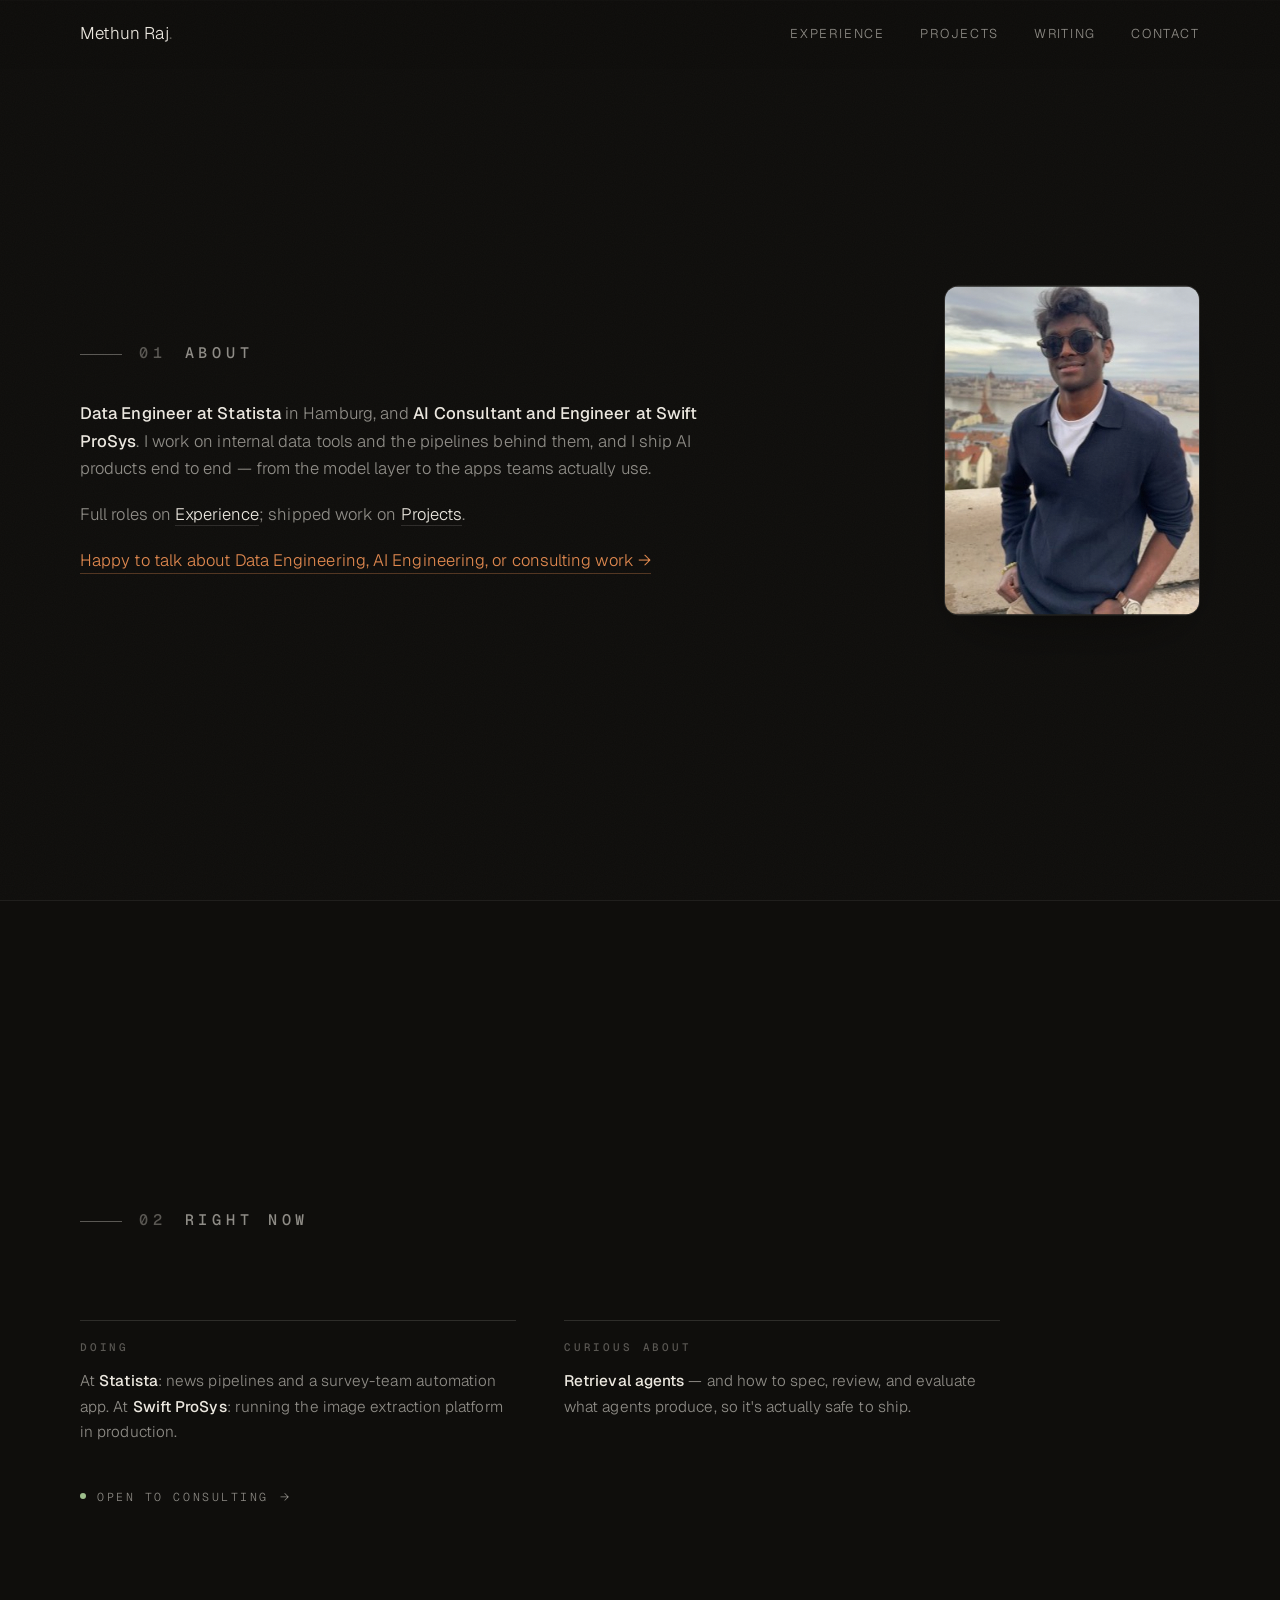
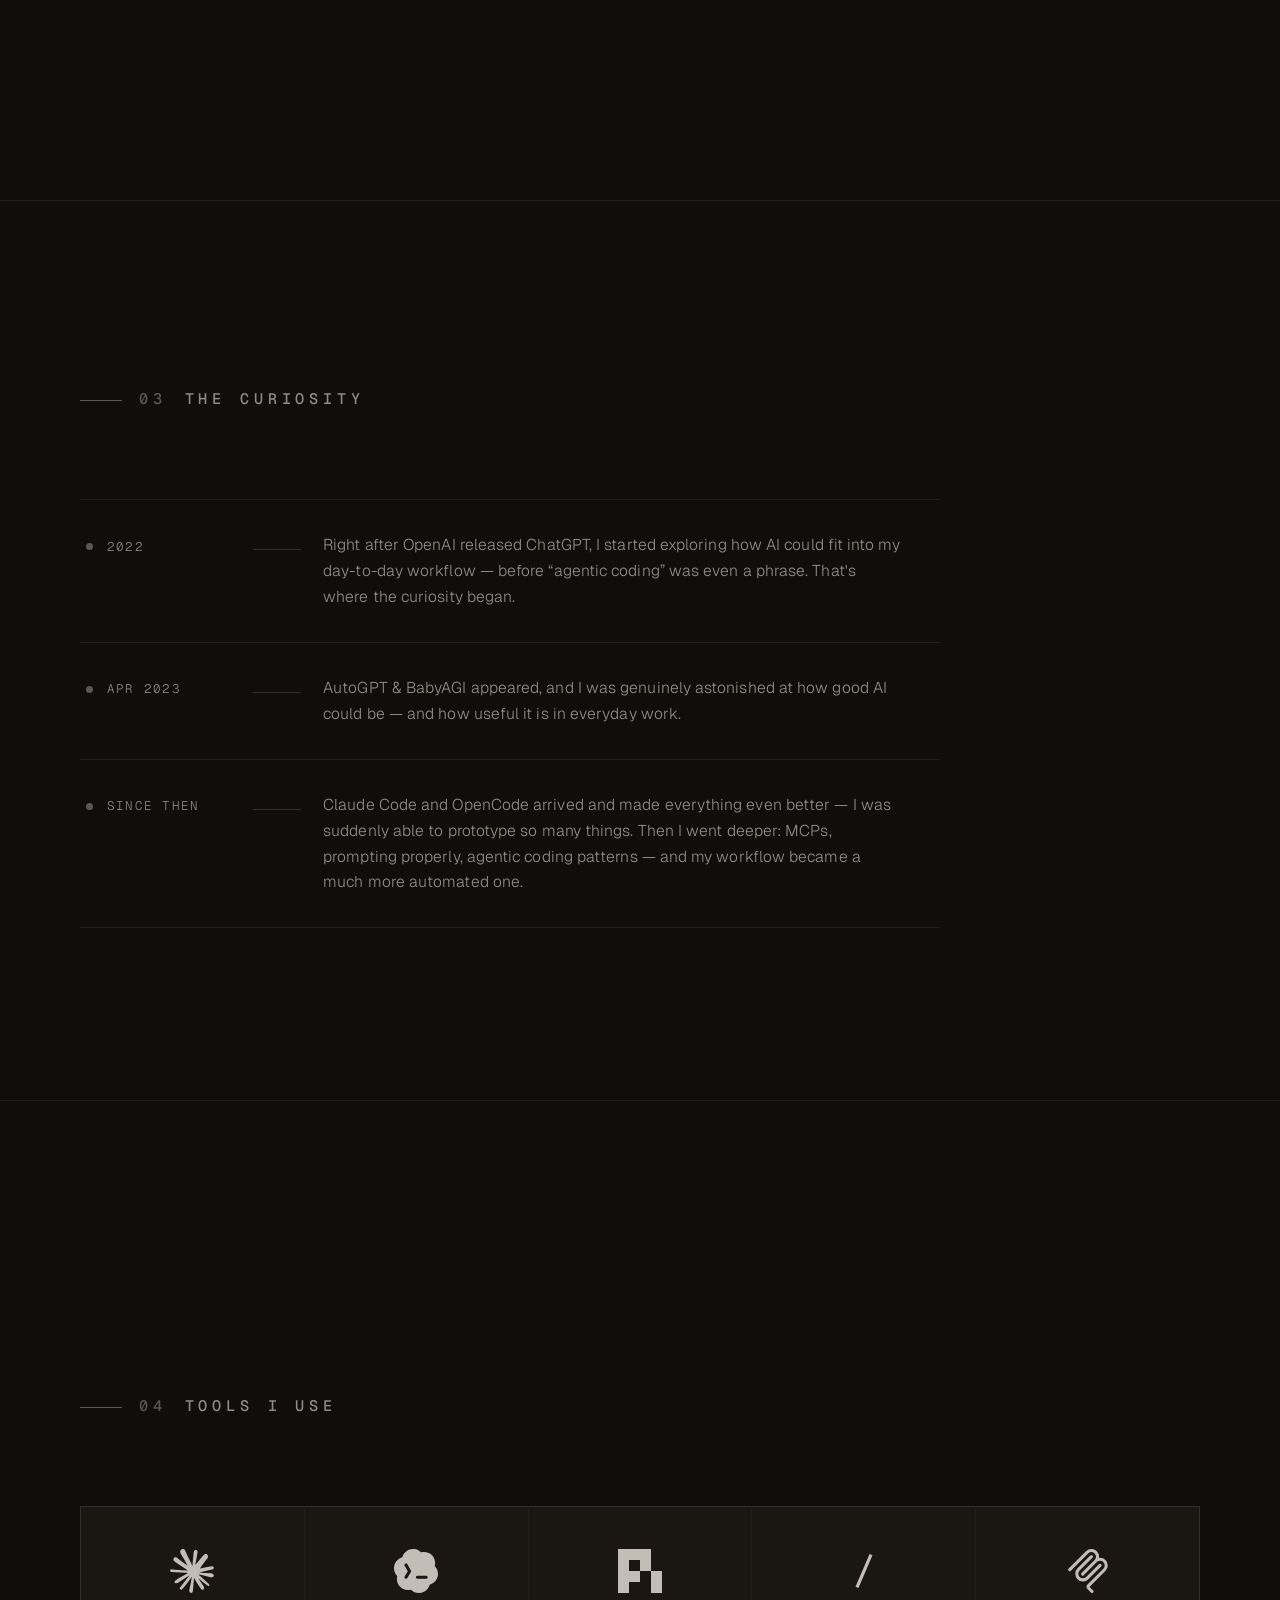
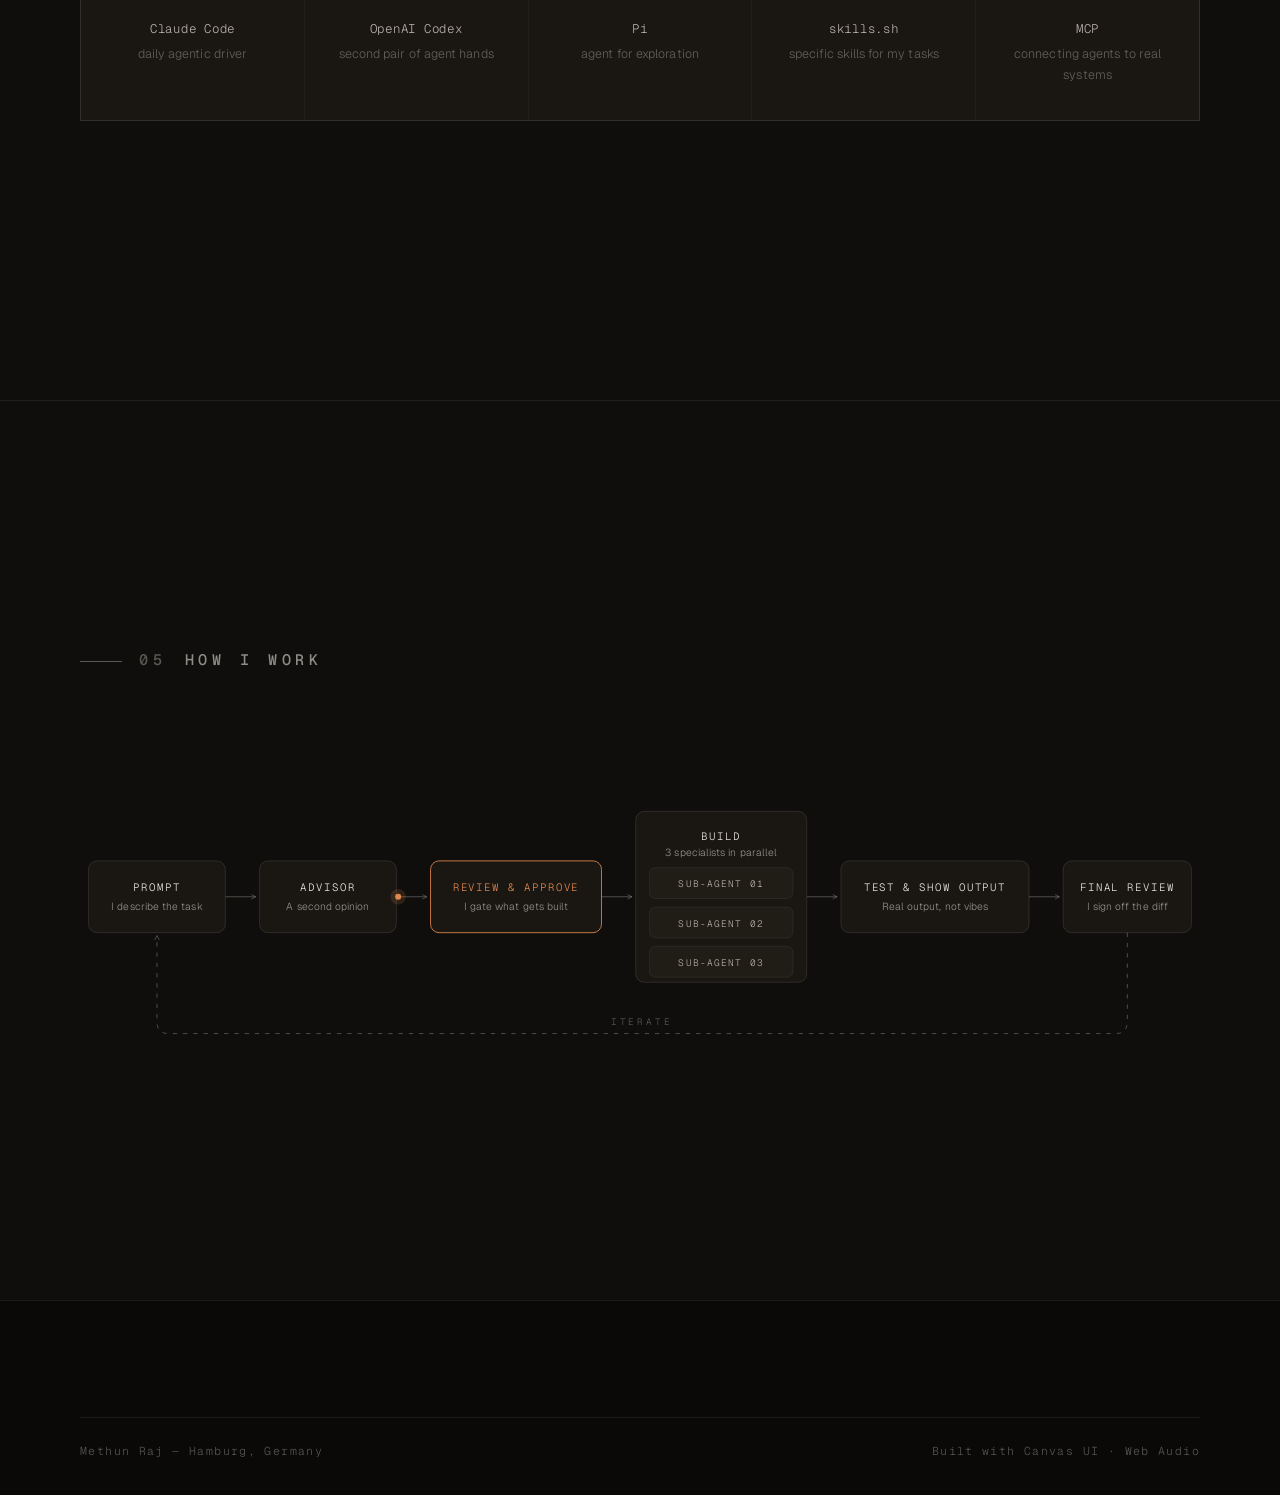
==== about.html @ cbd44619 "Replace Codex logo and add Writing section with .is-a.dev guide Swap the padded Codex knot for LobeH" ====
<!doctype html>
<html lang="en">
<head>
<meta charset="utf-8">
<meta name="viewport" content="width=device-width, initial-scale=1">
<title>About — Methun Raj</title>
<meta name="description" content="About Methun Raj — Data Engineer at Statista, AI Consultant and Engineer at Swift ProSys.">
<link rel="preconnect" href="https://fonts.googleapis.com">
<link rel="preconnect" href="https://fonts.gstatic.com" crossorigin>
<link href="https://fonts.googleapis.com/css2?family=Geist+Mono:wght@400;500&family=Geist+Pixel&family=Geist:wght@300;400;500;600&display=swap" rel="stylesheet">
<link rel="stylesheet" href="css/styles.css">
</head>
<body>

<header class="site-head" id="site-head">
  <nav class="nav container" aria-label="Primary">
    <a class="brand" href="index.html">Methun Raj<span>.</span></a>
    <div class="nav-links">
      <a href="about.html" data-nav>About</a>
      <a href="experience.html" data-nav>Experience</a>
      <a href="projects.html" data-nav>Projects</a>
      <a href="writing.html" data-nav>Writing</a>
      <a href="contact.html" data-nav>Contact</a>
    </div>
  </nav>
</header>

<main>
  <section class="section">
    <div class="container about-wrap">
      <img class="hero-photo" src="photo.jpg" alt="Portrait of Methun Raj">
      <div class="section-head reveal">
        <p class="kicker"><span class="idx">01</span> About</p>
      </div>
      <div class="bio reveal">
        <p><strong>Data Engineer at Statista</strong> in Hamburg, and <strong>AI Consultant and Engineer
        at Swift ProSys</strong>. I work on internal data tools and the pipelines behind them, and
        I ship AI products end to end — from the model layer to the apps teams actually use.</p>
        <p>Full roles on <a class="text-link" href="experience.html">Experience</a>; shipped work on
        <a class="text-link" href="projects.html">Projects</a>.</p>
        <p class="bio-cta"><a href="mailto:methunrajmani85@gmail.com">Happy to talk about Data
        Engineering, AI Engineering, or consulting work <span class="arrow">&rarr;</span></a></p>
      </div>
    </div>
  </section>

  <section class="section">
    <div class="container">
      <div class="section-head reveal">
        <p class="kicker"><span class="idx">02</span> Right now</p>
      </div>
      <div class="now reveal">
        <div class="now-block">
          <h3 class="now-label">Doing</h3>
          <p>At <strong>Statista</strong>: news pipelines and a survey-team automation app.
          At <strong>Swift ProSys</strong>: running the image extraction platform in production.</p>
        </div>
        <div class="now-block">
          <h3 class="now-label">Curious about</h3>
          <p><strong>Retrieval agents</strong> — and how to spec, review, and evaluate what agents
          produce, so it's actually safe to ship.</p>
        </div>
      </div>
      <p><a class="now-status reveal" href="contact.html">Open to consulting <span class="arrow">&rarr;</span></a></p>
    </div>
  </section>

  <section class="section">
    <div class="container">
      <div class="section-head reveal">
        <p class="kicker"><span class="idx">03</span> The curiosity</p>
      </div>
      <ol class="journey reveal">
        <li class="j-row">
          <span class="j-when">2022</span>
          <p class="j-line"><span class="j-dash" aria-hidden="true"></span></p>
          <p>Right after OpenAI released ChatGPT, I started exploring how AI could fit into my
          day-to-day workflow — before &ldquo;agentic coding&rdquo; was even a phrase. That's where
          the curiosity began.</p>
        </li>
        <li class="j-row">
          <span class="j-when">Apr 2023</span>
          <p class="j-line"><span class="j-dash" aria-hidden="true"></span></p>
          <p>AutoGPT &amp; BabyAGI appeared, and I was genuinely astonished at how good AI could
          be — and how useful it is in everyday work.</p>
        </li>
        <li class="j-row">
          <span class="j-when">Since then</span>
          <p class="j-line"><span class="j-dash" aria-hidden="true"></span></p>
          <p>Claude Code and OpenCode arrived and made everything even better — I was suddenly able
          to prototype so many things. Then I went deeper: MCPs, prompting properly, agentic coding
          patterns — and my workflow became a much more automated one.</p>
        </li>
      </ol>
    </div>
  </section>

  <section class="section">
    <div class="container">
      <div class="section-head reveal">
        <p class="kicker"><span class="idx">04</span> Tools I use</p>
      </div>
      <ul class="tool-grid reveal">
        <li class="tool">
          <span class="tool-mark-wrap">
            <img class="tool-mark" src="logos/tools/claude-code.svg" alt="Claude Code" loading="lazy">
          </span>
          <span class="tool-name">Claude Code</span>
          <span class="tool-role">daily agentic driver</span>
        </li>
        <li class="tool">
          <span class="tool-mark-wrap">
            <img class="tool-mark" src="logos/tools/codex.svg" alt="OpenAI Codex" loading="lazy">
          </span>
          <span class="tool-name">OpenAI Codex</span>
          <span class="tool-role">second pair of agent hands</span>
        </li>
        <li class="tool">
          <span class="tool-mark-wrap">
            <img class="tool-mark" src="logos/tools/pi.svg" alt="Pi" loading="lazy">
          </span>
          <span class="tool-name">Pi</span>
          <span class="tool-role">agent for exploration</span>
        </li>
        <li class="tool">
          <span class="tool-mark-wrap">
            <img class="tool-mark tool-mark--skills" src="logos/tools/skills-sh.svg" alt="skills.sh" loading="lazy">
          </span>
          <span class="tool-name">skills.sh</span>
          <span class="tool-role">specific skills for my tasks</span>
        </li>
        <li class="tool">
          <span class="tool-mark-wrap">
            <img class="tool-mark" src="logos/tools/mcp.svg" alt="MCP" loading="lazy">
          </span>
          <span class="tool-name">MCP</span>
          <span class="tool-role">connecting agents to real systems</span>
        </li>
      </ul>
    </div>
  </section>

  <section class="section">
    <div class="container">
      <div class="section-head reveal">
        <p class="kicker"><span class="idx">05</span> How I work</p>
      </div>
    </div>
    <div class="container flow reveal">
      <svg class="flow-svg" viewBox="0 0 1310 360" role="img"
        aria-label="My workflow: prompt, advisor, review and approve, build with three specialist sub-agents, test and show output, final review — then iterate.">
        <defs>
          <marker id="f-arr" viewBox="0 0 10 10" refX="7" refY="5" markerWidth="7" markerHeight="7"
            orient="auto-start-reverse">
            <path d="M1 1.5 L8 5 L1 8.5" fill="none" stroke="var(--ink-ghost)" stroke-width="1.3"
              stroke-linecap="round" stroke-linejoin="round"/>
          </marker>
        </defs>

        <!-- hidden continuous path the dot travels -->
        <path id="flow-main" d="M170 160 H1150" fill="none" stroke="none"/>

        <!-- visible connector segments -->
        <path class="f-link" d="M170 160 H205" marker-end="url(#f-arr)"/>
        <path class="f-link" d="M370 160 H405" marker-end="url(#f-arr)"/>
        <path class="f-link" d="M610 160 H645" marker-end="url(#f-arr)"/>
        <path class="f-link" d="M850 160 H885" marker-end="url(#f-arr)"/>
        <path class="f-link" d="M1110 160 H1145" marker-end="url(#f-arr)"/>

        <!-- nodes -->
        <g class="f-node">
          <rect class="f-box" x="10" y="118" width="160" height="84" rx="10"/>
          <text class="f-title" x="90" y="153" text-anchor="middle">PROMPT</text>
          <text class="f-desc" x="90" y="175" text-anchor="middle">I describe the task</text>
        </g>
        <g class="f-node">
          <rect class="f-box" x="210" y="118" width="160" height="84" rx="10"/>
          <text class="f-title" x="290" y="153" text-anchor="middle">ADVISOR</text>
          <text class="f-desc" x="290" y="175" text-anchor="middle">A second opinion</text>
        </g>
        <g class="f-node f-node--accent">
          <rect class="f-box" x="410" y="118" width="200" height="84" rx="10"/>
          <text class="f-title" x="510" y="153" text-anchor="middle">REVIEW &amp; APPROVE</text>
          <text class="f-desc" x="510" y="175" text-anchor="middle">I gate what gets built</text>
        </g>
        <g class="f-node">
          <rect class="f-box" x="650" y="60" width="200" height="200" rx="10"/>
          <text class="f-title" x="750" y="94" text-anchor="middle">BUILD</text>
          <text class="f-desc" x="750" y="112" text-anchor="middle">3 specialists in parallel</text>
          <g class="f-sub">
            <rect x="666" y="126" width="168" height="36" rx="7"/>
            <text x="750" y="149" text-anchor="middle">SUB-AGENT 01</text>
            <rect x="666" y="172" width="168" height="36" rx="7"/>
            <text x="750" y="195" text-anchor="middle">SUB-AGENT 02</text>
            <rect x="666" y="218" width="168" height="36" rx="7"/>
            <text x="750" y="241" text-anchor="middle">SUB-AGENT 03</text>
          </g>
        </g>
        <g class="f-node">
          <rect class="f-box" x="890" y="118" width="220" height="84" rx="10"/>
          <text class="f-title" x="1000" y="153" text-anchor="middle">TEST &amp; SHOW OUTPUT</text>
          <text class="f-desc" x="1000" y="175" text-anchor="middle">Real output, not vibes</text>
        </g>
        <g class="f-node">
          <rect class="f-box" x="1150" y="118" width="150" height="84" rx="10"/>
          <text class="f-title" x="1225" y="153" text-anchor="middle">FINAL REVIEW</text>
          <text class="f-desc" x="1225" y="175" text-anchor="middle">I sign off the diff</text>
        </g>

        <!-- iterate loop -->
        <g class="f-loop-wrap">
          <path class="f-loop" d="M1225 202 V306 Q1225 320 1211 320 H104 Q90 320 90 306 V206"
            fill="none" marker-end="url(#f-arr)"/>
          <text class="f-loop-label" x="657" y="310" text-anchor="middle">ITERATE</text>
        </g>

        <!-- travelling dot -->
        <g class="flow-dot">
          <animateMotion dur="8s" repeatCount="indefinite">
            <mpath href="#flow-main"/>
          </animateMotion>
          <circle r="9" fill="var(--accent)" opacity=".16"/>
          <circle r="3.5" fill="var(--accent)"/>
        </g>
      </svg>
    </div>
  </section>
</main>

<footer class="footer footer--slim">
  <div class="container footer-base">
    <span>Methun Raj — Hamburg, Germany</span>
    <span>Built with Canvas UI · Web Audio</span>
  </div>
</footer>

<script src="js/site.js"></script>
</body>
</html>
---- css/styles.css ----
/* ------------------------------------------------------------------
   Theme — warm beige / deep dark blue, Japanese-minimal restraint
------------------------------------------------------------------ */
:root {
  --bg:        #0F0E0C;
  --bg-alt:    #14120F;
  --panel:     #1A1713;
  --panel-2:   #201C16;
  --ink:       #ECE8E0;
  --ink-soft:  #B7B1A6;
  --ink-faint: rgba(236, 232, 224, .58);
  --ink-ghost: rgba(236, 232, 224, .34);
  --line:      rgba(236, 232, 224, .14);
  --line-soft: rgba(236, 232, 224, .08);
  --accent:    #E0884E;
  --accent-dim: rgba(224, 136, 78, .32);
  --serif: "Geist", -apple-system, "Helvetica Neue", sans-serif;
  --sans:  "Geist", -apple-system, "Helvetica Neue", sans-serif;
  --mono:  "Geist Mono", ui-monospace, "SF Mono", Menlo, monospace;
  --nav-h: 68px;
  --ease:  cubic-bezier(.22, .61, .21, 1);
}

* { box-sizing: border-box; margin: 0; padding: 0; }

html {
  scroll-behavior: smooth;
  -webkit-text-size-adjust: 100%;
}

body {
  background: var(--bg);
  color: var(--ink);
  font-family: var(--sans);
  font-weight: 300;
  font-size: 16px;
  line-height: 1.65;
  letter-spacing: .005em;
  -webkit-font-smoothing: antialiased;
  overflow-x: hidden;
}

/* faint paper grain */
body::after {
  content: "";
  position: fixed;
  inset: 0;
  z-index: 60;
  pointer-events: none;
  opacity: .05;
  background-image: url("data:image/svg+xml,%3Csvg xmlns='http://www.w3.org/2000/svg' width='140' height='140'%3E%3Cfilter id='n'%3E%3CfeTurbulence type='fractalNoise' baseFrequency='0.9' numOctaves='2'/%3E%3C/filter%3E%3Crect width='140' height='140' filter='url(%23n)' opacity='0.55'/%3E%3C/svg%3E");
}

::selection { background: var(--ink); color: var(--bg); }

a { color: inherit; text-decoration: none; }

.container {
  width: min(1120px, 100% - 3rem);
  margin-inline: auto;
}

section { scroll-margin-top: calc(var(--nav-h) + 8px); }

/* ---------------- typography ---------------- */
.kicker {
  font-size: .72rem;
  font-weight: 500;
  letter-spacing: .32em;
  text-transform: uppercase;
  color: var(--ink-faint);
  display: flex;
  align-items: baseline;
  gap: 1.1rem;
}
.kicker::before {
  content: "";
  width: 2.6rem;
  height: 1px;
  background: var(--ink-ghost);
  flex: none;
  transform: translateY(-3px);
}
.kicker .idx { color: var(--ink-ghost); font-variant-numeric: tabular-nums; }

h1, h2, h3 {
  font-family: var(--sans);
  font-weight: 500;
  line-height: 1.06;
  letter-spacing: -.03em;
}
h1 em, h2 em { font-style: normal; }

.section-head {
  display: grid;
  grid-template-columns: 1fr;
  gap: 1.6rem;
  margin-bottom: clamp(3rem, 7vw, 5.5rem);
}
.section-head h2 {
  font-size: clamp(2.1rem, 4.6vw, 3.4rem);
  max-width: 14em;
}
.section-head h2 em { color: var(--ink-soft); }
.section-head p {
  max-width: 44ch;
  color: var(--ink-faint);
  font-size: .95rem;
}
@media (min-width: 820px) {
  .section-head { grid-template-columns: 1fr 1.4fr; align-items: end; }
  .section-head .kicker { grid-column: 1; align-self: start; padding-top: .9em; }
  .section-head h2 { grid-column: 2; }
  .section-head p  { grid-column: 2; }
}

/* ---------------- nav ---------------- */
.site-head {
  position: fixed;
  inset: 0 0 auto 0;
  z-index: 50;
  background: color-mix(in srgb, var(--bg) 82%, transparent);
  backdrop-filter: blur(14px);
  -webkit-backdrop-filter: blur(14px);
  border-bottom: 1px solid transparent;
  transition: border-color .4s var(--ease);
}
.site-head.scrolled { border-bottom-color: var(--line-soft); }

.nav {
  height: var(--nav-h);
  display: flex;
  align-items: center;
  gap: 2rem;
}
.brand {
  font-family: var(--serif);
  font-size: 1.06rem;
  letter-spacing: .01em;
  margin-right: auto;
}
.brand span { color: var(--ink-ghost); }
.nav-links {
  display: flex;
  gap: clamp(1rem, 3vw, 2.2rem);
  font-size: .8rem;
  letter-spacing: .14em;
  text-transform: uppercase;
}
.nav-links a {
  color: var(--ink-faint);
  padding: .35rem 0;
  position: relative;
  transition: color .3s var(--ease);
}
.nav-links a::after {
  content: "";
  position: absolute;
  left: 0; right: 100%; bottom: 0;
  height: 1px;
  background: var(--ink);
  transition: right .35s var(--ease);
}
.nav-links a:hover, .nav-links a.active { color: var(--ink); }
.nav-links a.active::after, .nav-links a:hover::after { right: 0; }

/* ---------------- working index ---------------- */
.index-list {
  margin-top: clamp(2.2rem, 6vh, 4.2rem);
  border-top: 1px solid var(--line-soft);
}
.index-row {
  display: grid;
  grid-template-columns: 3rem 1fr auto 2.2rem;
  align-items: center;
  gap: 1.5rem;
  padding: clamp(1.5rem, 3.6vh, 2.4rem) .4rem;
  border-bottom: 1px solid var(--line-soft);
  transition: background .35s var(--ease), padding .35s var(--ease);
}
.index-row:hover {
  background: var(--panel);
  padding-left: 1.2rem;
  padding-right: 1.2rem;
}
.i-idx {
  font-size: .72rem;
  letter-spacing: .26em;
  color: var(--ink-ghost);
  font-variant-numeric: tabular-nums;
}
.i-title {
  font-size: clamp(1.6rem, 3.4vw, 2.6rem);
  font-weight: 500;
  letter-spacing: -.02em;
  line-height: 1.05;
  transition: color .3s var(--ease);
}
.index-row:hover .i-title { color: var(--accent); }
.i-note {
  font-size: .88rem;
  color: var(--ink-faint);
  text-align: right;
}
.i-arrow {
  font-size: 1.3rem;
  color: var(--ink-ghost);
  justify-self: end;
  transition: transform .35s var(--ease), color .35s var(--ease);
}
.index-row:hover .i-arrow { transform: translateX(8px); color: var(--ink); }
@media (max-width: 700px) {
  .index-row { grid-template-columns: 2.4rem 1fr 2rem; gap: 1rem; }
  .i-note { display: none; }
}

/* ---------------- hero / about ---------------- */
.hero { position: relative; }
.ripple-wrap { position: relative; overflow: hidden; }
#ripple-content {
  position: relative;
  z-index: 1;
  min-height: 100svh;
  display: flex;
  flex-direction: column;
  justify-content: center;
  padding-top: var(--nav-h);
}
#ripple-output {
  position: absolute;
  inset: 0;
  z-index: 2;
  width: 100%;
  height: 100%;
  pointer-events: none;
}
.hero-inner { width: min(1120px, 100% - 3rem); margin-inline: auto; position: relative; }

.hero-photo {
  position: absolute;
  right: 0;
  top: 50%;
  transform: translateY(-50%);
  width: clamp(180px, 20vw, 264px);
  aspect-ratio: 7 / 9;
  object-fit: cover;
  border-radius: 14px;
  border: 1px solid var(--line);
  box-shadow: 0 24px 60px -24px rgba(0, 0, 0, .6);
}
@media (min-width: 901px) {
  .about-wrap { padding-right: clamp(210px, 24vw, 320px); }
}
.about-wrap { position: relative; }
@media (max-width: 900px) {
  .hero-photo {
    position: static;
    transform: none;
    width: 132px;
    margin-bottom: 2.2rem;
  }
}

.hero h1 {
  font-size: clamp(3rem, 8.4vw, 6.4rem);
  margin: 2.2rem 0 2rem;
}
.hero h1 em { color: var(--accent); }
.hero .lede {
  max-width: 46ch;
  font-size: clamp(.98rem, 1.4vw, 1.08rem);
  color: var(--ink-faint);
}
.hero .lede strong { font-weight: 500; color: var(--ink); }

.bio { max-width: 60ch; }
.about-wrap .bio { max-width: 66ch; }
.bio p {
  font-size: clamp(.95rem, 1.3vw, 1.04rem);
  color: var(--ink-faint);
  margin-top: 1.15rem;
}
.bio p:first-child { margin-top: 0; }
.bio p strong { font-weight: 500; color: var(--ink); }
.bio-cta a {
  color: var(--accent);
  border-bottom: 1px solid var(--accent-dim);
  padding-bottom: .15rem;
  transition: border-color .3s var(--ease);
}
.bio-cta a:hover { border-color: var(--accent); }
.bio-cta .arrow { font-family: var(--serif); }

.hero-cta { display: flex; flex-wrap: wrap; gap: .9rem; margin-top: 2.6rem; }
.btn {
  display: inline-flex;
  align-items: center;
  gap: .6rem;
  font-size: .78rem;
  font-weight: 500;
  letter-spacing: .16em;
  text-transform: uppercase;
  padding: .95rem 1.7rem;
  border-radius: 999px;
  border: 1px solid var(--ink);
  transition: background .35s var(--ease), color .35s var(--ease), transform .35s var(--ease);
}
.btn:hover { transform: translateY(-2px); }
.btn-solid { background: var(--ink); color: var(--bg); }
.btn-solid:hover { background: var(--ink-soft); }
.btn-ghost { color: var(--ink); }
.btn-ghost:hover { background: rgba(236, 232, 224, .07); }
.btn .arrow { font-family: var(--serif); text-transform: none; letter-spacing: 0; }

.hero-meta {
  list-style: none;
  display: flex;
  flex-wrap: wrap;
  gap: .4rem 2.4rem;
  margin-top: clamp(3rem, 8vh, 5.5rem);
  padding-top: 1.4rem;
  border-top: 1px solid var(--line-soft);
  font-size: .78rem;
  letter-spacing: .06em;
  color: var(--ink-faint);
}
.hero-meta b {
  display: block;
  font-weight: 500;
  font-size: .66rem;
  letter-spacing: .22em;
  text-transform: uppercase;
  color: var(--ink-ghost);
  margin-bottom: .25rem;
}

.skill-row {
  display: flex;
  flex-wrap: wrap;
  gap: .45rem;
  margin-top: 2.4rem;
  max-width: 60ch;
}
.chip {
  font-size: .68rem;
  letter-spacing: .1em;
  color: var(--ink-faint);
  border: 1px solid var(--line);
  border-radius: 999px;
  padding: .32rem .8rem;
  white-space: nowrap;
}

/* ---------------- sections as full pages ---------------- */
.section {
  min-height: 100vh;
  min-height: 100svh;
  display: flex;
  flex-direction: column;
  justify-content: center;
  padding: clamp(5.5rem, 13vh, 9rem) 0;
  border-top: 1px solid var(--line-soft);
}
.section-alt { background: var(--bg-alt); }

.projects {
  display: grid;
  grid-template-columns: repeat(2, 1fr);
  gap: 1px;
  background: var(--line-soft);
  border-top: 1px solid var(--line-soft);
  border-bottom: 1px solid var(--line-soft);
}
@media (max-width: 760px) { .projects { grid-template-columns: 1fr; } }

.project {
  background: var(--panel);
  padding: clamp(1.8rem, 3.4vw, 3rem);
  display: flex;
  flex-direction: column;
  gap: 1.1rem;
  min-height: 300px;
  transition: background .45s var(--ease);
}
.project:hover { background: var(--panel-2); }
.section-alt .project { background: var(--panel); }
.section-alt .project:hover { background: var(--panel-2); }

.project--featured {
  grid-column: 1 / -1;
  min-height: 0;
  display: grid;
  grid-template-columns: 1fr;
  gap: 2rem;
}
@media (min-width: 900px) {
  .project--featured { grid-template-columns: 1.25fr 1fr; align-items: end; }
}

.project .p-idx {
  font-size: .68rem;
  letter-spacing: .26em;
  color: var(--ink-ghost);
  font-variant-numeric: tabular-nums;
}
.project h3 {
  font-size: clamp(1.7rem, 3vw, 2.5rem);
  line-height: 1.1;
}
.project--featured h3 { font-size: clamp(2.2rem, 4.4vw, 3.6rem); }
.project h3 em { color: var(--ink-soft); }
.project .p-tag {
  font-size: .72rem;
  letter-spacing: .2em;
  text-transform: uppercase;
  color: var(--ink-faint);
}
.project p { color: var(--ink-faint); font-size: .94rem; max-width: 56ch; }
.project .p-stack {
  display: flex;
  flex-wrap: wrap;
  gap: .4rem;
  margin-top: auto;
  padding-top: .4rem;
}
.project .p-links { display: flex; align-items: center; gap: 1.2rem; margin-top: 1.4rem; }
.live-link {
  display: inline-flex;
  align-items: center;
  gap: .55rem;
  background: var(--ink);
  color: var(--bg);
  font-size: .76rem;
  font-weight: 500;
  letter-spacing: .16em;
  text-transform: uppercase;
  padding: .85rem 1.5rem;
  border-radius: 999px;
  transition: background .35s var(--ease), transform .35s var(--ease);
}
.live-link:hover { background: var(--ink-soft); transform: translateY(-2px); }
.live-dot {
  width: 6px; height: 6px; border-radius: 50%;
  background: #9DBE8C;
  box-shadow: 0 0 0 0 rgba(157, 190, 140, .5);
  animation: pulse 2.4s infinite;
}
@keyframes pulse {
  0% { box-shadow: 0 0 0 0 rgba(157,190,140,.45); }
  70% { box-shadow: 0 0 0 8px rgba(157,190,140,0); }
  100% { box-shadow: 0 0 0 0 rgba(157,190,140,0); }
}
.text-link {
  font-size: .78rem;
  letter-spacing: .14em;
  text-transform: uppercase;
  color: var(--ink-faint);
  border-bottom: 1px solid var(--line);
  padding-bottom: .2rem;
  transition: color .3s var(--ease), border-color .3s var(--ease);
}
.text-link:hover { color: var(--ink); border-color: var(--ink); }

/* ---------------- experience ---------------- */
.timeline { border-top: 1px solid var(--line-soft); }
.t-item {
  display: grid;
  grid-template-columns: 1fr;
  gap: .9rem 2.6rem;
  padding: clamp(1.9rem, 3.6vw, 2.9rem) 0;
  border-bottom: 1px solid var(--line-soft);
  align-items: start;
}
@media (min-width: 880px) {
  .t-item { grid-template-columns: 140px 1fr 1.2fr 2rem; }
}
.t-idx {
  font-size: .68rem;
  letter-spacing: .26em;
  color: var(--ink-ghost);
  font-variant-numeric: tabular-nums;
}
.t-when {
  margin-top: .8rem;
  font-size: .7rem;
  letter-spacing: .14em;
  text-transform: uppercase;
  color: var(--ink-faint);
  font-variant-numeric: tabular-nums;
  line-height: 1.6;
}
.t-main h3 {
  font-family: var(--serif);
  font-weight: 400;
  font-size: clamp(1.5rem, 2.6vw, 2.1rem);
  line-height: 1.08;
  letter-spacing: -.01em;
}
.t-head {
  display: flex;
  align-items: center;
  gap: .95rem;
  flex-wrap: wrap;
}
.t-logo {
  flex: none;
  height: 46px;
  min-width: 46px;
  padding: 0 .75rem;
  display: inline-flex;
  align-items: center;
  justify-content: center;
  background: #F5F2EA;
  border: 1px solid var(--line);
  border-radius: 11px;
}
.t-logo img { height: 22px; width: auto; display: block; }
.t-logo--mark { padding: 0; width: 46px; }
.t-logo--mark img { height: 30px; }
.t-logo--statista img { height: 19px; }
.t-badge {
  display: inline-block;
  vertical-align: middle;
  transform: translateY(-.35em);
  margin-left: .7rem;
  font-family: var(--sans);
  font-size: .58rem;
  font-weight: 500;
  letter-spacing: .18em;
  text-transform: uppercase;
  color: var(--ink-faint);
  border: 1px solid var(--line);
  border-radius: 999px;
  padding: .28rem .6rem;
}
.t-role { font-size: .88rem; color: var(--ink-faint); margin-top: .5rem; }
.t-tag {
  font-size: .62rem;
  letter-spacing: .26em;
  text-transform: uppercase;
  color: var(--ink-ghost);
  margin-top: .6rem;
}
.t-side p { font-size: .92rem; color: var(--ink-faint); max-width: 54ch; }
.t-side p strong { font-weight: 500; color: var(--ink); }
.t-note {
  font-family: var(--sans);
  font-style: italic;
  font-size: .95rem !important;
  color: var(--accent) !important;
  margin-top: .85rem;
}
.t-arrow {
  justify-self: end;
  padding-top: .55rem;
  font-family: var(--serif);
  font-size: 1.25rem;
  color: var(--ink-ghost);
  transition: transform .35s var(--ease), color .35s var(--ease);
}
.t-item:hover .t-arrow { transform: translateX(6px); color: var(--ink); }

.edu {
  display: grid;
  grid-template-columns: 1fr;
  gap: 1.4rem;
  margin-top: clamp(2.5rem, 6vw, 4rem);
}
@media (min-width: 700px) { .edu { grid-template-columns: 1fr 1fr; } }
.edu-item { border-top: 1px solid var(--line); padding-top: 1.2rem; }
.edu-item h4 { font-family: var(--serif); font-weight: 400; font-size: 1.15rem; }
.edu-item p { font-size: .85rem; color: var(--ink-faint); margin-top: .3rem; }
.edu-label {
  font-size: .68rem;
  letter-spacing: .26em;
  text-transform: uppercase;
  color: var(--ink-ghost);
  margin-bottom: 1.6rem;
}

/* ---------------- contact / footer ---------------- */
.footer {
  background: #0A0908;
  color: var(--ink);
  border-top: 1px solid var(--line-soft);
  padding: clamp(5.5rem, 13vh, 9rem) 0 2.4rem;
}
.footer .kicker { color: var(--ink-faint); }
.footer .kicker::before { background: var(--ink-ghost); }
.footer h2 {
  font-size: clamp(2.6rem, 6.4vw, 4.8rem);
  margin: 2rem 0 3rem;
  max-width: 12em;
}
.footer h2 em { color: var(--ink-soft); }
.footer-mail {
  font-family: var(--serif);
  font-size: clamp(1.25rem, 3vw, 2rem);
  letter-spacing: -.02em;
  border-bottom: 1px solid var(--line);
  padding-bottom: .3rem;
  transition: border-color .3s var(--ease), color .3s var(--ease);
}
.footer-mail:hover { border-color: var(--ink); }
.footer-links {
  display: flex;
  flex-wrap: wrap;
  gap: 1rem 2.6rem;
  margin-top: 2.2rem;
  font-size: .8rem;
  letter-spacing: .14em;
  text-transform: uppercase;
}
.footer-links a {
  color: var(--ink-faint);
  transition: color .3s var(--ease);
}
.footer-links a:hover { color: var(--ink); }
.footer-base {
  display: flex;
  flex-wrap: wrap;
  justify-content: space-between;
  gap: .8rem;
  margin-top: clamp(4rem, 9vh, 6.5rem);
  padding-top: 1.4rem;
  border-top: 1px solid var(--line-soft);
  font-size: .72rem;
  letter-spacing: .12em;
  color: var(--ink-ghost);
}

/* ---------------- sound: always on, interaction cues only ---------------- */

body { opacity: 0; animation: pageIn .55s var(--ease) forwards; }
@keyframes pageIn { to { opacity: 1; } }
body.leaving { opacity: 0; transition: opacity .18s var(--ease); }

/* ---------------- contact opener ---------------- */
.contact-h {
  font-size: clamp(2.6rem, 6.4vw, 4.8rem);
  margin: 2rem 0 3rem;
  max-width: 12em;
}
.contact-h em { color: var(--ink-soft); }
.about-wrap .section-head { margin-bottom: 2.2rem; }
.bio .text-link {
  font-size: inherit;
  letter-spacing: 0;
  text-transform: none;
  color: var(--ink);
  border-bottom: 1px solid var(--line);
  padding-bottom: 0;
}
.bio .text-link:hover {
  color: var(--accent);
  border-color: var(--accent-dim);
}
.footer--slim { padding: 2.2rem 0; }

/* ---------------- reveal on scroll ---------------- */
.reveal {
  opacity: 0;
  transform: translateY(26px);
  transition: opacity .9s var(--ease), transform .9s var(--ease);
}
.reveal.in { opacity: 1; transform: none; }

/* ---------------- responsive ---------------- */
@media (max-width: 640px) {
  .nav { gap: 1rem; }
  .nav-links { display: none; }
  .kicker { font-size: .62rem; letter-spacing: .22em; gap: .8rem; }
  .kicker::before { width: 1.6rem; }
}

/* ---------------- reduced motion ---------------- */
@media (prefers-reduced-motion: reduce) {
  html { scroll-behavior: auto; }
  body { animation: none; opacity: 1; }
  body.leaving { transition: none; }
  .reveal { opacity: 1; transform: none; transition: none; }
  .live-dot { animation: none; }
  .now-status::before { animation: none; }
  .f-loop { animation: none; }
  .flow-dot { display: none; }
  .flow .f-node, .flow .f-loop-wrap { opacity: 1; transform: none; transition: none; }
  .btn:hover, .live-link:hover { transform: none; }
}

/* ---------------- projects: cover card grid ---------------- */
.proj-head {
  display: flex;
  justify-content: space-between;
  align-items: flex-end;
  gap: 2rem;
  margin: clamp(1.8rem, 4vw, 3rem) 0 clamp(2.2rem, 5vw, 3.6rem);
}
.proj-head > p:first-child {
  max-width: 44ch;
  color: var(--ink-faint);
  font-size: clamp(.98rem, 1.4vw, 1.1rem);
}
.proj-count {
  flex: none;
  font-size: .72rem;
  letter-spacing: .3em;
  text-transform: uppercase;
  color: var(--ink-ghost);
  font-variant-numeric: tabular-nums;
  padding-bottom: .2rem;
}
.proj-grid {
  display: grid;
  grid-template-columns: 1fr 1fr;
  gap: clamp(1.4rem, 2.8vw, 2.2rem);
}
@media (max-width: 700px) { .proj-grid { grid-template-columns: 1fr; } }
.proj-card { display: block; }
.proj-cover {
  display: block;
  aspect-ratio: 16 / 10;
  overflow: hidden;
  border-radius: 14px;
  border: 1px solid var(--line-soft);
  background: var(--panel);
  transition: border-color .4s var(--ease);
}
.proj-cover img {
  width: 100%;
  height: 100%;
  object-fit: cover;
  display: block;
  filter: saturate(.92);
  transition: transform .6s var(--ease), filter .6s var(--ease);
}
.proj-card:hover .proj-cover { border-color: var(--line); }
.proj-card:hover .proj-cover img { transform: scale(1.035); filter: saturate(1.05); }
.proj-name {
  display: block;
  font-family: "Geist Pixel", ui-monospace, monospace;
  font-size: clamp(1.25rem, 2vw, 1.6rem);
  letter-spacing: .04em;
  text-transform: uppercase;
  margin-top: 1.1rem;
  transition: color .3s var(--ease);
}
.proj-card:hover .proj-name { color: var(--accent); }
.proj-open {
  display: block;
  font-family: "Geist Pixel", ui-monospace, monospace;
  font-size: .76rem;
  letter-spacing: .2em;
  text-transform: uppercase;
  color: var(--ink-ghost);
  margin-top: .45rem;
}

/* ---------------- project detail page ---------------- */
.pd-back {
  display: inline-block;
  font-size: .74rem;
  letter-spacing: .22em;
  text-transform: uppercase;
  color: var(--ink-faint);
  margin-bottom: clamp(2.2rem, 5vh, 3.5rem);
  transition: color .3s var(--ease);
}
.pd-back:hover { color: var(--ink); }
.pd-label {
  font-size: .68rem;
  letter-spacing: .3em;
  text-transform: uppercase;
  color: var(--ink-ghost);
  margin-bottom: 1.1rem;
}
.pd-head { display: flex; align-items: baseline; gap: 1.4rem; flex-wrap: wrap; }
.pd-num {
  font-family: "Geist Pixel", ui-monospace, monospace;
  font-size: 1rem;
  color: var(--ink-ghost);
}
.pd-title {
  font-family: "Geist Pixel", ui-monospace, monospace;
  font-weight: 400;
  font-size: clamp(2.4rem, 6.6vw, 4.6rem);
  letter-spacing: .02em;
  text-transform: uppercase;
  line-height: 1;
}
.pd-tagline {
  font-size: clamp(1.05rem, 2vw, 1.3rem);
  font-weight: 400;
  color: var(--ink-soft);
  margin-top: 1.5rem;
}
.pd-desc { max-width: 62ch; margin-top: 1.8rem; }
.pd-desc p { color: var(--ink-faint); font-size: .98rem; margin-top: 1rem; }
.pd-desc p strong { font-weight: 500; color: var(--ink); }
.pd-outcome {
  margin-top: 2.4rem;
  border-left: 2px solid var(--accent-dim);
  padding: .9rem 1.2rem;
  max-width: 62ch;
}
.pd-outcome b {
  display: block;
  font-size: .64rem;
  font-weight: 500;
  letter-spacing: .26em;
  text-transform: uppercase;
  color: var(--ink-ghost);
  margin-bottom: .55rem;
}
.pd-outcome p {
  font-family: var(--mono);
  font-size: .9rem;
  color: var(--ink-soft);
}
.pd-links {
  display: flex;
  align-items: center;
  flex-wrap: wrap;
  gap: 1.2rem;
  margin-top: 2.2rem;
}
.pd-internal { font-size: .82rem; color: var(--ink-ghost); letter-spacing: .04em; }
.pd-stack {
  display: flex;
  flex-wrap: wrap;
  gap: .45rem;
  margin-top: 2.2rem;
}
.pd-cover {
  margin-top: clamp(2.8rem, 7vh, 4.5rem);
  border-radius: 16px;
  border: 1px solid var(--line-soft);
  overflow: hidden;
}
.pd-cover img { width: 100%; display: block; }
.pd-next {
  margin-top: clamp(2.5rem, 6vh, 4rem);
  padding-top: 1.6rem;
  border-top: 1px solid var(--line-soft);
}

/* ---------------- experience rail timeline ---------------- */
.tl { position: relative; }
.tl::before {
  content: "";
  position: absolute;
  left: 0;
  top: 1.2rem;
  bottom: 1.2rem;
  width: 1px;
  background: var(--line);
}
.tl-row {
  position: relative;
  display: grid;
  grid-template-columns: 7rem 1fr 2rem;
  align-items: center;
  gap: 1.4rem;
  width: 100%;
  text-align: left;
  font: inherit;
  color: inherit;
  background: none;
  border: 0;
  border-bottom: 1px solid var(--line-soft);
  padding: 1.7rem .5rem 1.7rem 1.7rem;
  cursor: pointer;
  transition: background .35s var(--ease);
}
.tl-row:first-child { border-top: 1px solid var(--line-soft); }
.tl-row::before {
  content: "";
  position: absolute;
  left: -4.5px;
  top: 50%;
  transform: translateY(-50%);
  width: 8px;
  height: 8px;
  border-radius: 50%;
  background: var(--ink-ghost);
  transition: background .3s var(--ease), box-shadow .3s var(--ease);
}
.tl-row:hover { background: var(--panel); }
.tl-row:hover::before { background: var(--accent); box-shadow: 0 0 0 4px var(--accent-dim); }
.tl-when {
  font-size: .72rem;
  letter-spacing: .18em;
  text-transform: uppercase;
  color: var(--ink-faint);
  font-variant-numeric: tabular-nums;
}
.tl-co { display: flex; align-items: center; gap: 1rem; flex-wrap: wrap; }
.tl-name {
  font-size: clamp(1.35rem, 2.4vw, 1.85rem);
  font-weight: 500;
  letter-spacing: -.01em;
  transition: color .3s var(--ease);
}
.tl-row:hover .tl-name { color: var(--accent); }
.tl-sub { font-size: .8rem; color: var(--ink-ghost); }
.tl-arrow {
  justify-self: end;
  font-size: 1.25rem;
  color: var(--ink-ghost);
  transition: transform .35s var(--ease), color .35s var(--ease);
}
.tl-row:hover .tl-arrow { transform: translateX(6px); color: var(--ink); }
.t-logo--word img { height: 15px; }
@media (max-width: 640px) {
  .tl-row { grid-template-columns: 1fr 2rem; padding-left: 1.4rem; }
  .tl-when { display: none; }
}

/* ---------------- experience sidebar ---------------- */
.xp-overlay { position: fixed; inset: 0; z-index: 80; }
.xp-overlay[hidden] { display: none; }
.xp-backdrop {
  position: absolute;
  inset: 0;
  background: rgba(6, 5, 4, .62);
  backdrop-filter: blur(3px);
  -webkit-backdrop-filter: blur(3px);
  opacity: 0;
  transition: opacity .45s var(--ease);
}
.xp-panel {
  position: absolute;
  top: 0;
  right: 0;
  height: 100%;
  width: min(600px, 94vw);
  background: var(--bg);
  border-left: 1px solid var(--line);
  transform: translateX(102%);
  transition: transform .5s var(--ease);
  overflow-y: auto;
}
.xp-overlay.open .xp-backdrop { opacity: 1; }
.xp-overlay.open .xp-panel { transform: none; }
.xp-top {
  position: sticky;
  top: 0;
  z-index: 2;
  display: flex;
  justify-content: space-between;
  align-items: center;
  padding: 1.2rem 1.8rem;
  border-bottom: 1px solid var(--line-soft);
  background: color-mix(in srgb, var(--bg) 86%, transparent);
  backdrop-filter: blur(12px);
  -webkit-backdrop-filter: blur(12px);
}
.xp-chapter {
  font-size: .66rem;
  letter-spacing: .26em;
  text-transform: uppercase;
  color: var(--ink-ghost);
}
.xp-close {
  font-family: var(--sans);
  font-size: .66rem;
  font-weight: 500;
  letter-spacing: .18em;
  text-transform: uppercase;
  color: var(--ink-faint);
  background: none;
  border: 1px solid var(--line);
  border-radius: 6px;
  padding: .55rem .9rem;
  cursor: pointer;
  transition: color .3s var(--ease), border-color .3s var(--ease);
}
.xp-close:hover { color: var(--ink); border-color: var(--ink-ghost); }
.xp-doc { display: none; padding: 2.2rem 1.8rem 3.5rem; }
.xp-doc.show { display: block; }
.xp-dochead { display: flex; align-items: center; gap: 1rem; }
.xp-dochead h3 { font-size: 1.3rem; font-weight: 500; letter-spacing: -.01em; }
.xp-dochead h3 em { font-style: normal; color: var(--ink-ghost); font-size: 1rem; letter-spacing: 0; }
.xp-headline {
  font-size: clamp(1.65rem, 3.4vw, 2.35rem);
  font-weight: 500;
  letter-spacing: -.02em;
  line-height: 1.12;
  margin: 2rem 0 2.6rem;
  max-width: 16em;
}
.xp-role { border-top: 1px solid var(--line-soft); padding: 1.7rem 0; }
.xp-role h4 {
  font-size: .74rem;
  font-weight: 500;
  letter-spacing: .22em;
  text-transform: uppercase;
}
.xp-role .xp-when {
  font-size: .76rem;
  color: var(--ink-ghost);
  letter-spacing: .06em;
  margin-top: .4rem;
}
.xp-role ul { margin: 1.1rem 0 0; padding-left: 1.1rem; }
.xp-role li { color: var(--ink-faint); font-size: .93rem; margin-bottom: .6rem; }
.xp-role li:last-child { margin-bottom: 0; }
.xp-role li::marker { color: var(--accent); }

/* ---------------- Geist Mono accents ---------------- */
.kicker,
.i-idx,
.tl-when,
.tl-sub,
.t-badge,
.pd-label,
.pd-internal,
.xp-chapter,
.xp-when,
.xp-close,
.edu-label,
.hero-meta b,
.footer-base,
.j-when,
.now-label,
.now-status,
.tool-name { font-family: var(--mono); }

/* ---------------- about: the curiosity (mini timeline) ---------------- */
.journey {
  list-style: none;
  max-width: 860px;
  border-top: 1px solid var(--line-soft);
}
.j-row {
  display: grid;
  grid-template-columns: 9rem 3rem 1fr;
  align-items: baseline;
  gap: 1.4rem;
  padding: 2rem .4rem;
  border-bottom: 1px solid var(--line-soft);
  transition: background .35s var(--ease);
}
.j-row:hover { background: var(--panel); }
.j-when {
  display: flex;
  align-items: center;
  gap: .85rem;
  font-size: .78rem;
  letter-spacing: .18em;
  text-transform: uppercase;
  color: var(--ink-faint);
  font-variant-numeric: tabular-nums;
  white-space: nowrap;
}
.j-when::before {
  content: "";
  flex: none;
  width: 7px;
  height: 7px;
  border-radius: 50%;
  background: var(--ink-ghost);
  transition: background .3s var(--ease), box-shadow .3s var(--ease);
}
.j-row:hover .j-when::before { background: var(--accent); box-shadow: 0 0 0 4px var(--accent-dim); }
.j-line { position: relative; height: 1px; }
.j-dash {
  position: absolute;
  left: 0;
  right: 0;
  top: 0;
  height: 1px;
  background: var(--line);
}
.j-row p:last-child {
  color: var(--ink-faint);
  font-size: .98rem;
  line-height: 1.65;
  max-width: 58ch;
}
.j-row p strong { font-weight: 500; color: var(--ink); }
@media (max-width: 640px) {
  .j-row { grid-template-columns: 1fr; gap: .55rem; padding: 1.7rem .2rem; }
  .j-line { display: none; }
}

/* ---------------- about: right now ---------------- */
.now {
  display: grid;
  grid-template-columns: 1fr;
  gap: 2.2rem;
  max-width: 920px;
}
@media (min-width: 760px) { .now { grid-template-columns: 1fr 1fr; gap: 3rem; } }
.now-block { border-top: 1px solid var(--line); padding-top: 1.3rem; }
.now-label {
  font-size: .68rem;
  font-weight: 500;
  letter-spacing: .26em;
  text-transform: uppercase;
  color: var(--ink-ghost);
  margin-bottom: 1rem;
}
.now-block p { color: var(--ink-faint); font-size: .96rem; max-width: 46ch; }
.now-block p strong { font-weight: 500; color: var(--ink); }
.now-status {
  display: inline-flex;
  align-items: center;
  gap: .7rem;
  margin-top: 2.6rem;
  font-size: .72rem;
  letter-spacing: .22em;
  text-transform: uppercase;
  color: var(--ink-faint);
  transition: color .3s var(--ease);
}
.now-status:hover { color: var(--ink); }
.now-status::before {
  content: "";
  width: 6px;
  height: 6px;
  border-radius: 50%;
  background: #9DBE8C;
  animation: pulse 2.4s infinite;
}
.now-status .arrow { font-family: var(--serif); text-transform: none; letter-spacing: 0; }

/* ---------------- about: tools grid ---------------- */
.tool-grid {
  list-style: none;
  display: grid;
  grid-template-columns: repeat(5, 1fr);
  gap: 1px;
  background: var(--line-soft);
  border: 1px solid var(--line-soft);
}
.tool {
  background: var(--panel);
  padding: clamp(1.6rem, 3vw, 2.2rem) 1rem;
  display: flex;
  flex-direction: column;
  align-items: center;
  text-align: center;
  transition: background .35s var(--ease);
}
.tool:hover { background: var(--panel-2); }
.tool-mark-wrap {
  display: flex;
  align-items: center;
  justify-content: center;
  width: 56px;
  height: 56px;
  margin-bottom: 1.25rem;
  flex: none;
}
.tool-mark {
  display: block;
  width: 44px;
  height: 44px;
  object-fit: contain;
  object-position: center;
  opacity: .8;
  transition: opacity .35s var(--ease);
}
/* skills slash is thin — slight optical bump */
.tool-mark--skills { width: 34px; height: 44px; }
.tool:hover .tool-mark { opacity: 1; }
.tool-name {
  font-size: .78rem;
  letter-spacing: .06em;
  color: var(--ink-soft);
  transition: color .3s var(--ease);
}
.tool:hover .tool-name { color: var(--accent); }
.tool-role { font-size: .78rem; color: var(--ink-ghost); margin-top: .3rem; }
@media (max-width: 900px) { .tool-grid { grid-template-columns: repeat(3, 1fr); } }
@media (max-width: 560px) { .tool-grid { grid-template-columns: repeat(2, 1fr); } }

/* ---------------- about: workflow diagram ---------------- */
.flow { overflow-x: auto; scrollbar-width: thin; }
.flow-svg { display: block; width: 100%; min-width: 900px; height: auto; }
.f-link { stroke: var(--ink-ghost); stroke-width: 1; fill: none; }
.f-box { fill: var(--panel); stroke: var(--line); }
.f-title {
  font-family: var(--mono);
  font-size: 12.5px;
  letter-spacing: .18em;
  fill: var(--ink);
}
.f-desc { font-size: 12px; fill: var(--ink-faint); }
.f-node--accent .f-box { stroke: var(--accent); }
.f-node--accent .f-title { fill: var(--accent); }
.f-sub rect { fill: var(--panel-2); stroke: var(--line-soft); }
.f-sub text {
  font-family: var(--mono);
  font-size: 11px;
  letter-spacing: .12em;
  fill: var(--ink-soft);
}
.f-loop {
  stroke: var(--ink-ghost);
  stroke-width: 1;
  stroke-dasharray: 5 7;
  animation: flowdash 1.1s linear infinite;
}
.f-loop-label {
  font-family: var(--mono);
  font-size: 11px;
  letter-spacing: .3em;
  fill: var(--ink-ghost);
}
@keyframes flowdash { to { stroke-dashoffset: -12; } }

/* node stagger, driven by the existing .reveal observer */
.flow .f-node,
.flow .f-loop-wrap {
  opacity: 0;
  transform: translateY(12px);
  transition: opacity .8s var(--ease), transform .8s var(--ease);
}
.flow.in .f-node,
.flow.in .f-loop-wrap { opacity: 1; transform: none; }
.flow.in .f-node:nth-of-type(1) { transition-delay: .05s; }
.flow.in .f-node:nth-of-type(2) { transition-delay: .12s; }
.flow.in .f-node:nth-of-type(3) { transition-delay: .19s; }
.flow.in .f-node:nth-of-type(4) { transition-delay: .26s; }
.flow.in .f-node:nth-of-type(5) { transition-delay: .33s; }
.flow.in .f-node:nth-of-type(6) { transition-delay: .4s; }

/* ---------------- writing list ---------------- */
.write-list {
  border-top: 1px solid var(--line-soft);
}
.write-row {
  display: grid;
  grid-template-columns: 1fr auto;
  gap: .55rem 1.5rem;
  padding: 1.7rem 0;
  border-bottom: 1px solid var(--line-soft);
  align-items: start;
  transition: color .3s var(--ease);
}
.write-meta {
  grid-column: 1 / -1;
  display: flex;
  flex-wrap: wrap;
  align-items: center;
  gap: .75rem 1rem;
}
.write-num {
  font-family: "Geist Pixel", ui-monospace, monospace;
  font-size: .85rem;
  color: var(--ink-ghost);
}
.write-tags { display: flex; flex-wrap: wrap; gap: .4rem; }
.write-title {
  grid-column: 1;
  font-family: "Geist Pixel", ui-monospace, monospace;
  font-size: clamp(1.15rem, 2.2vw, 1.55rem);
  letter-spacing: .04em;
  text-transform: uppercase;
  transition: color .3s var(--ease);
}
.write-blurb {
  grid-column: 1;
  max-width: 54ch;
  color: var(--ink-faint);
  font-size: .95rem;
}
.write-arrow {
  grid-column: 2;
  grid-row: 2 / 4;
  align-self: center;
  color: var(--ink-ghost);
  font-size: 1.2rem;
  transition: color .3s var(--ease), transform .3s var(--ease);
}
.write-row:hover .write-title { color: var(--accent); }
.write-row:hover .write-arrow { color: var(--accent); transform: translateX(4px); }

/* ---------------- article body ---------------- */
.article-title {
  font-size: clamp(1.8rem, 4.8vw, 3.2rem);
  line-height: 1.1;
  max-width: 18ch;
}
.article-body {
  max-width: 66ch;
  margin-top: clamp(2.4rem, 5vh, 3.6rem);
}
.article-body > * + * { margin-top: 1.15rem; }
.article-body h2 {
  font-family: "Geist Pixel", ui-monospace, monospace;
  font-weight: 400;
  font-size: clamp(1.15rem, 2vw, 1.4rem);
  letter-spacing: .06em;
  text-transform: uppercase;
  margin-top: clamp(2.6rem, 5vh, 3.4rem);
  color: var(--ink);
}
.article-body h3 {
  font-size: 1.02rem;
  font-weight: 500;
  letter-spacing: .02em;
  margin-top: 2rem;
  color: var(--ink-soft);
}
.article-body p,
.article-body li {
  color: var(--ink-faint);
  font-size: .98rem;
}
.article-body strong { font-weight: 500; color: var(--ink); }
.article-body ul,
.article-body ol {
  padding-left: 1.2rem;
  display: grid;
  gap: .45rem;
}
.article-body code {
  font-family: var(--mono);
  font-size: .86em;
  color: var(--ink-soft);
  background: var(--panel);
  border: 1px solid var(--line-soft);
  border-radius: 4px;
  padding: .1em .35em;
}
.article-body pre {
  margin-top: 1.2rem;
  padding: 1.1rem 1.2rem;
  background: var(--panel);
  border: 1px solid var(--line-soft);
  border-radius: 10px;
  overflow-x: auto;
}
.article-body pre code {
  background: none;
  border: 0;
  padding: 0;
  font-size: .84rem;
  line-height: 1.55;
  color: var(--ink-soft);
}
.article-body .text-link {
  font-size: inherit;
  letter-spacing: 0;
  text-transform: none;
  color: var(--ink);
  border-bottom: 1px solid var(--line);
  padding-bottom: 0;
}
.article-body .text-link:hover {
  color: var(--accent);
  border-color: var(--accent-dim);
}
.article-table-wrap {
  overflow-x: auto;
  margin-top: 1.2rem;
  border: 1px solid var(--line-soft);
  border-radius: 10px;
}
.article-table {
  width: 100%;
  border-collapse: collapse;
  font-size: .9rem;
}
.article-table th,
.article-table td {
  text-align: left;
  padding: .75rem 1rem;
  border-bottom: 1px solid var(--line-soft);
  vertical-align: top;
}
.article-table th {
  font-size: .68rem;
  font-weight: 500;
  letter-spacing: .18em;
  text-transform: uppercase;
  color: var(--ink-ghost);
  background: var(--panel);
}
.article-table td { color: var(--ink-faint); }
.article-table tr:last-child td { border-bottom: 0; }
.article-table code {
  background: transparent;
  border: 0;
  padding: 0;
}

@media (max-width: 640px) {
  .write-arrow { display: none; }
  .write-row { grid-template-columns: 1fr; }
}
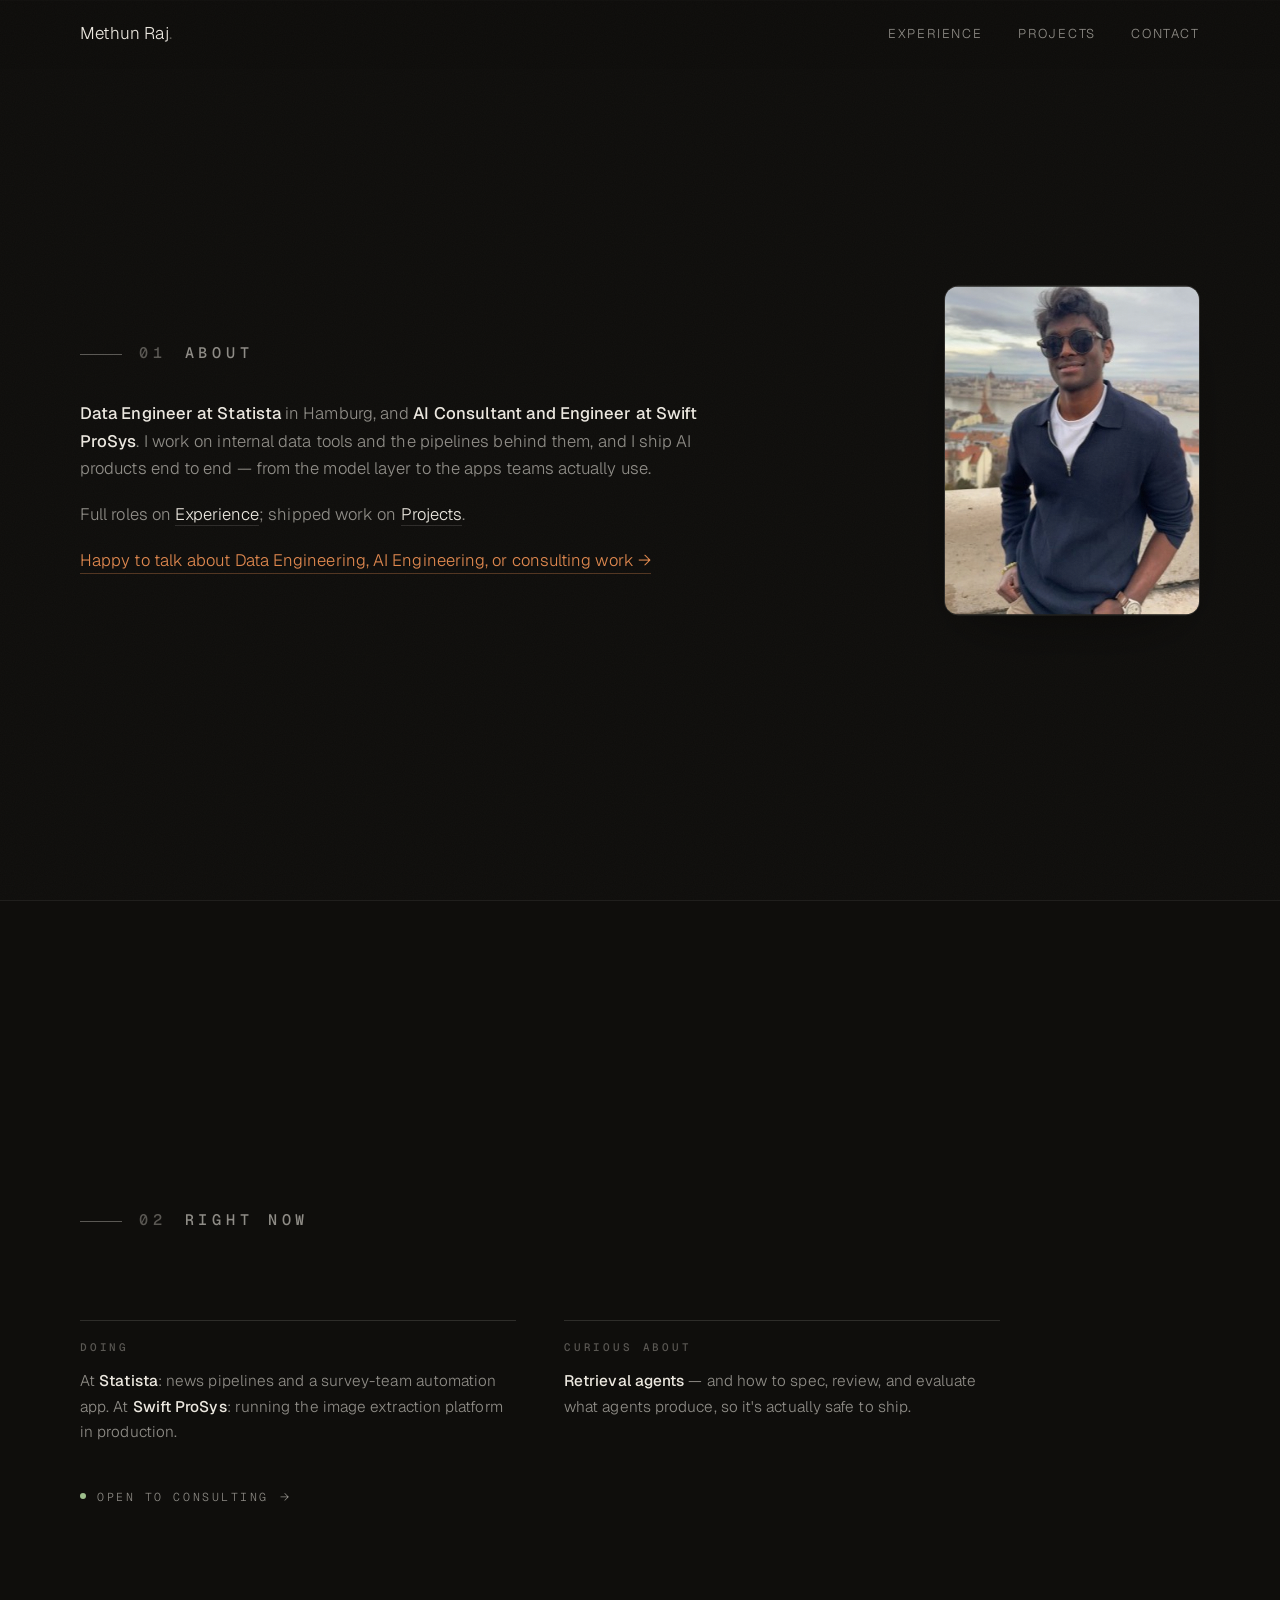
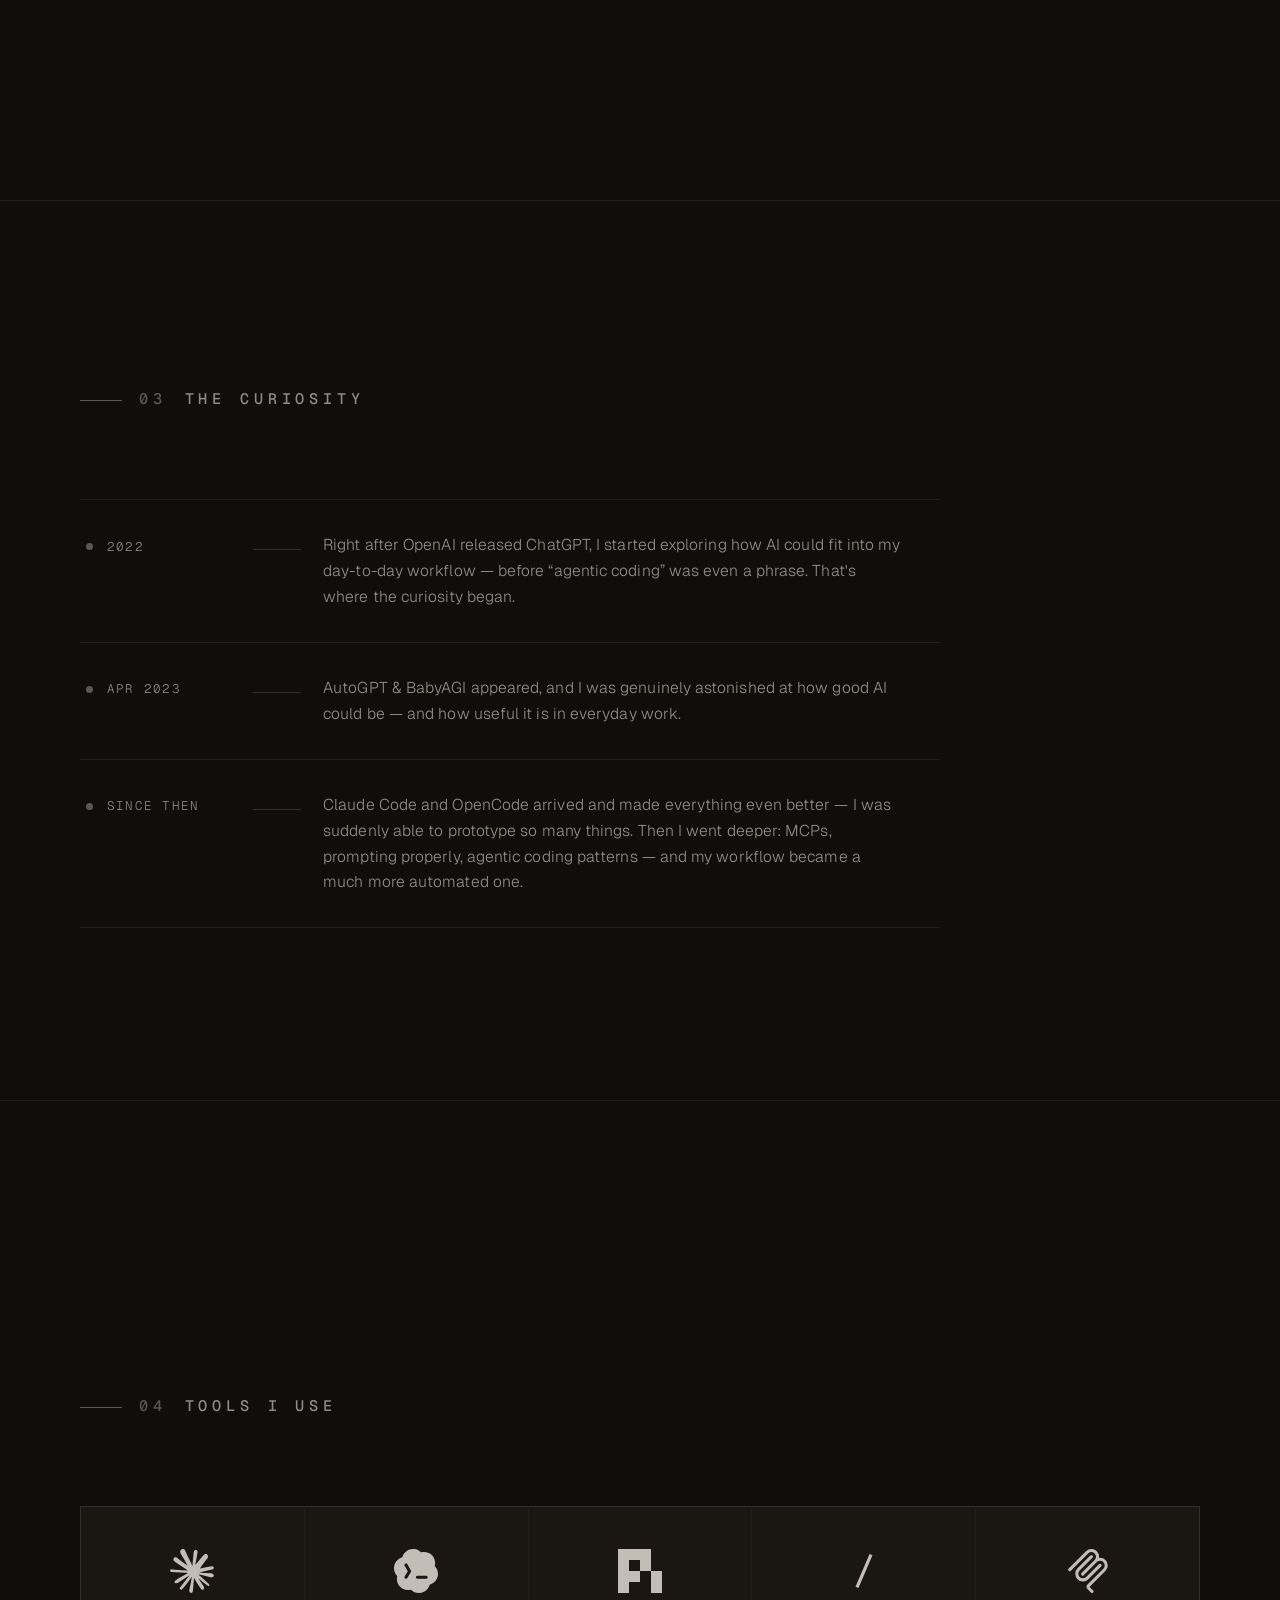
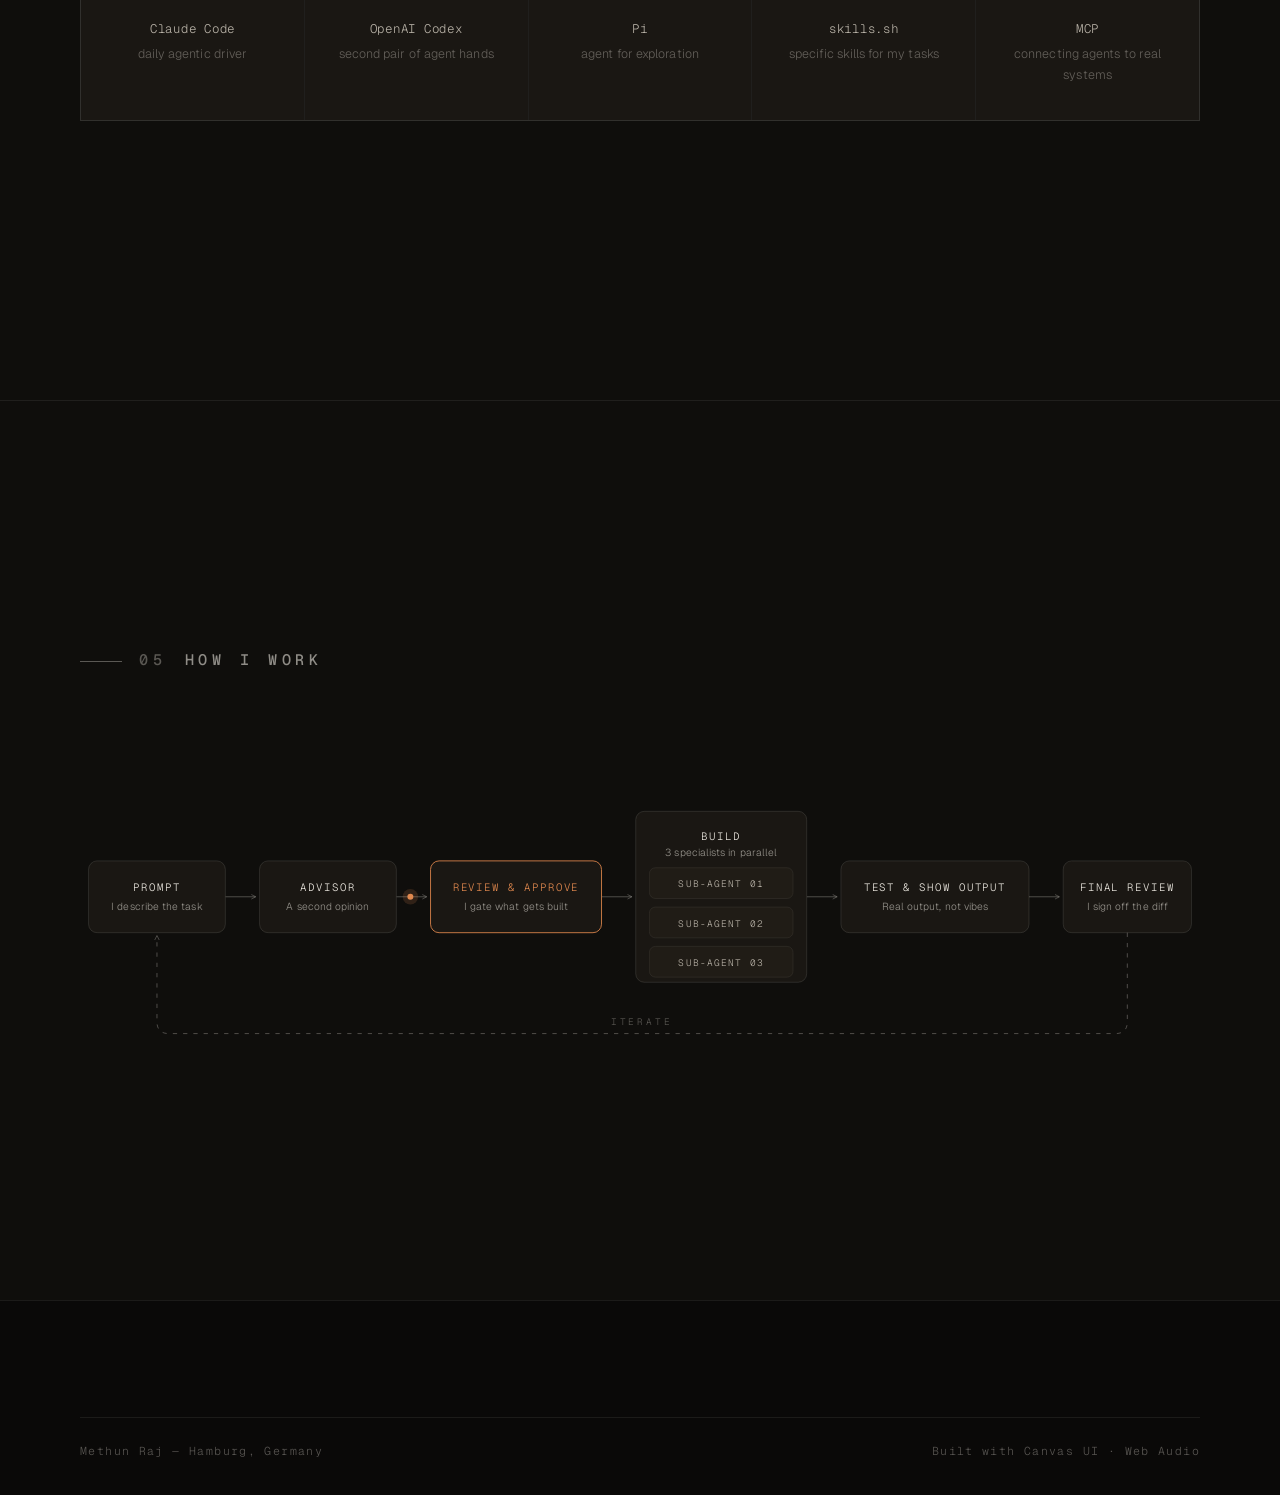
==== commit 2a8c0b03: "Organize assets and remove writing section Restructure project assets into dedicated /assets directo" ====
--- a/about.html
+++ b/about.html
@@ -19,7 +19,6 @@
       <a href="about.html" data-nav>About</a>
       <a href="experience.html" data-nav>Experience</a>
       <a href="projects.html" data-nav>Projects</a>
-      <a href="writing.html" data-nav>Writing</a>
       <a href="contact.html" data-nav>Contact</a>
     </div>
   </nav>
@@ -28,7 +27,7 @@
 <main>
   <section class="section">
     <div class="container about-wrap">
-      <img class="hero-photo" src="photo.jpg" alt="Portrait of Methun Raj">
+      <img class="hero-photo" src="assets/photo.jpg" alt="Portrait of Methun Raj">
       <div class="section-head reveal">
         <p class="kicker"><span class="idx">01</span> About</p>
       </div>
@@ -103,35 +102,35 @@
       <ul class="tool-grid reveal">
         <li class="tool">
           <span class="tool-mark-wrap">
-            <img class="tool-mark" src="logos/tools/claude-code.svg" alt="Claude Code" loading="lazy">
+            <img class="tool-mark" src="assets/logos/tools/claude-code.svg" alt="Claude Code" loading="lazy">
           </span>
           <span class="tool-name">Claude Code</span>
           <span class="tool-role">daily agentic driver</span>
         </li>
         <li class="tool">
           <span class="tool-mark-wrap">
-            <img class="tool-mark" src="logos/tools/codex.svg" alt="OpenAI Codex" loading="lazy">
+            <img class="tool-mark" src="assets/logos/tools/codex.svg" alt="OpenAI Codex" loading="lazy">
           </span>
           <span class="tool-name">OpenAI Codex</span>
           <span class="tool-role">second pair of agent hands</span>
         </li>
         <li class="tool">
           <span class="tool-mark-wrap">
-            <img class="tool-mark" src="logos/tools/pi.svg" alt="Pi" loading="lazy">
+            <img class="tool-mark" src="assets/logos/tools/pi.svg" alt="Pi" loading="lazy">
           </span>
           <span class="tool-name">Pi</span>
           <span class="tool-role">agent for exploration</span>
         </li>
         <li class="tool">
           <span class="tool-mark-wrap">
-            <img class="tool-mark tool-mark--skills" src="logos/tools/skills-sh.svg" alt="skills.sh" loading="lazy">
+            <img class="tool-mark tool-mark--skills" src="assets/logos/tools/skills-sh.svg" alt="skills.sh" loading="lazy">
           </span>
           <span class="tool-name">skills.sh</span>
           <span class="tool-role">specific skills for my tasks</span>
         </li>
         <li class="tool">
           <span class="tool-mark-wrap">
-            <img class="tool-mark" src="logos/tools/mcp.svg" alt="MCP" loading="lazy">
+            <img class="tool-mark" src="assets/logos/tools/mcp.svg" alt="MCP" loading="lazy">
           </span>
           <span class="tool-name">MCP</span>
           <span class="tool-role">connecting agents to real systems</span>
--- a/css/styles.css
+++ b/css/styles.css
@@ -342,12 +342,16 @@
   max-width: 60ch;
 }
 .chip {
-  font-size: .68rem;
-  letter-spacing: .1em;
-  color: var(--ink-faint);
+  font-family: var(--mono);
+  font-size: .64rem;
+  letter-spacing: .08em;
+  text-transform: uppercase;
+  line-height: 1;
+  color: var(--ink-faint);
+  background: var(--panel);
   border: 1px solid var(--line);
-  border-radius: 999px;
-  padding: .32rem .8rem;
+  border-radius: 4px;
+  padding: .45rem .65rem;
   white-space: nowrap;
 }
 
@@ -825,18 +829,55 @@
 }
 .pd-internal { font-size: .82rem; color: var(--ink-ghost); letter-spacing: .04em; }
 .pd-stack {
-  display: flex;
-  flex-wrap: wrap;
-  gap: .45rem;
+  display: grid;
+  grid-template-columns: repeat(auto-fill, minmax(110px, max-content));
+  gap: .4rem;
   margin-top: 2.2rem;
+  justify-content: start;
+}
+.pd-stack .chip {
+  display: flex;
+  align-items: center;
+  justify-content: center;
+  text-align: center;
 }
 .pd-cover {
   margin-top: clamp(2.8rem, 7vh, 4.5rem);
   border-radius: 16px;
   border: 1px solid var(--line-soft);
   overflow: hidden;
-}
-.pd-cover img { width: 100%; display: block; }
+  aspect-ratio: 16 / 10;
+  background: var(--panel);
+}
+.pd-cover img,
+.pd-cover video { width: 100%; height: 100%; object-fit: cover; display: block; }
+
+/* split layout — content left, demo media filling the right column */
+.pd-split {
+  display: grid;
+  grid-template-columns: minmax(0, 1.05fr) minmax(0, .95fr);
+  gap: clamp(2rem, 4.5vw, 3.6rem);
+  align-items: start;
+  margin-top: 1.8rem;
+}
+.pd-split .pd-desc { margin-top: 0; }
+.pd-split .pd-desc p:first-child { margin-top: 0; }
+.pd-split-media {
+  margin-top: 0;
+  aspect-ratio: auto;
+}
+.pd-split-media video { height: auto; }
+@media (min-width: 901px) {
+  .pd-split-media {
+    position: sticky;
+    top: calc(var(--nav-h) + 24px);
+  }
+}
+@media (max-width: 900px) {
+  .pd-split { grid-template-columns: 1fr; }
+  .pd-split-media { aspect-ratio: 16 / 10; }
+  .pd-split-media video { height: 100%; }
+}
 .pd-next {
   margin-top: clamp(2.5rem, 6vh, 4rem);
   padding-top: 1.6rem;
@@ -1225,169 +1266,3 @@
 .flow.in .f-node:nth-of-type(4) { transition-delay: .26s; }
 .flow.in .f-node:nth-of-type(5) { transition-delay: .33s; }
 .flow.in .f-node:nth-of-type(6) { transition-delay: .4s; }
-
-/* ---------------- writing list ---------------- */
-.write-list {
-  border-top: 1px solid var(--line-soft);
-}
-.write-row {
-  display: grid;
-  grid-template-columns: 1fr auto;
-  gap: .55rem 1.5rem;
-  padding: 1.7rem 0;
-  border-bottom: 1px solid var(--line-soft);
-  align-items: start;
-  transition: color .3s var(--ease);
-}
-.write-meta {
-  grid-column: 1 / -1;
-  display: flex;
-  flex-wrap: wrap;
-  align-items: center;
-  gap: .75rem 1rem;
-}
-.write-num {
-  font-family: "Geist Pixel", ui-monospace, monospace;
-  font-size: .85rem;
-  color: var(--ink-ghost);
-}
-.write-tags { display: flex; flex-wrap: wrap; gap: .4rem; }
-.write-title {
-  grid-column: 1;
-  font-family: "Geist Pixel", ui-monospace, monospace;
-  font-size: clamp(1.15rem, 2.2vw, 1.55rem);
-  letter-spacing: .04em;
-  text-transform: uppercase;
-  transition: color .3s var(--ease);
-}
-.write-blurb {
-  grid-column: 1;
-  max-width: 54ch;
-  color: var(--ink-faint);
-  font-size: .95rem;
-}
-.write-arrow {
-  grid-column: 2;
-  grid-row: 2 / 4;
-  align-self: center;
-  color: var(--ink-ghost);
-  font-size: 1.2rem;
-  transition: color .3s var(--ease), transform .3s var(--ease);
-}
-.write-row:hover .write-title { color: var(--accent); }
-.write-row:hover .write-arrow { color: var(--accent); transform: translateX(4px); }
-
-/* ---------------- article body ---------------- */
-.article-title {
-  font-size: clamp(1.8rem, 4.8vw, 3.2rem);
-  line-height: 1.1;
-  max-width: 18ch;
-}
-.article-body {
-  max-width: 66ch;
-  margin-top: clamp(2.4rem, 5vh, 3.6rem);
-}
-.article-body > * + * { margin-top: 1.15rem; }
-.article-body h2 {
-  font-family: "Geist Pixel", ui-monospace, monospace;
-  font-weight: 400;
-  font-size: clamp(1.15rem, 2vw, 1.4rem);
-  letter-spacing: .06em;
-  text-transform: uppercase;
-  margin-top: clamp(2.6rem, 5vh, 3.4rem);
-  color: var(--ink);
-}
-.article-body h3 {
-  font-size: 1.02rem;
-  font-weight: 500;
-  letter-spacing: .02em;
-  margin-top: 2rem;
-  color: var(--ink-soft);
-}
-.article-body p,
-.article-body li {
-  color: var(--ink-faint);
-  font-size: .98rem;
-}
-.article-body strong { font-weight: 500; color: var(--ink); }
-.article-body ul,
-.article-body ol {
-  padding-left: 1.2rem;
-  display: grid;
-  gap: .45rem;
-}
-.article-body code {
-  font-family: var(--mono);
-  font-size: .86em;
-  color: var(--ink-soft);
-  background: var(--panel);
-  border: 1px solid var(--line-soft);
-  border-radius: 4px;
-  padding: .1em .35em;
-}
-.article-body pre {
-  margin-top: 1.2rem;
-  padding: 1.1rem 1.2rem;
-  background: var(--panel);
-  border: 1px solid var(--line-soft);
-  border-radius: 10px;
-  overflow-x: auto;
-}
-.article-body pre code {
-  background: none;
-  border: 0;
-  padding: 0;
-  font-size: .84rem;
-  line-height: 1.55;
-  color: var(--ink-soft);
-}
-.article-body .text-link {
-  font-size: inherit;
-  letter-spacing: 0;
-  text-transform: none;
-  color: var(--ink);
-  border-bottom: 1px solid var(--line);
-  padding-bottom: 0;
-}
-.article-body .text-link:hover {
-  color: var(--accent);
-  border-color: var(--accent-dim);
-}
-.article-table-wrap {
-  overflow-x: auto;
-  margin-top: 1.2rem;
-  border: 1px solid var(--line-soft);
-  border-radius: 10px;
-}
-.article-table {
-  width: 100%;
-  border-collapse: collapse;
-  font-size: .9rem;
-}
-.article-table th,
-.article-table td {
-  text-align: left;
-  padding: .75rem 1rem;
-  border-bottom: 1px solid var(--line-soft);
-  vertical-align: top;
-}
-.article-table th {
-  font-size: .68rem;
-  font-weight: 500;
-  letter-spacing: .18em;
-  text-transform: uppercase;
-  color: var(--ink-ghost);
-  background: var(--panel);
-}
-.article-table td { color: var(--ink-faint); }
-.article-table tr:last-child td { border-bottom: 0; }
-.article-table code {
-  background: transparent;
-  border: 0;
-  padding: 0;
-}
-
-@media (max-width: 640px) {
-  .write-arrow { display: none; }
-  .write-row { grid-template-columns: 1fr; }
-}
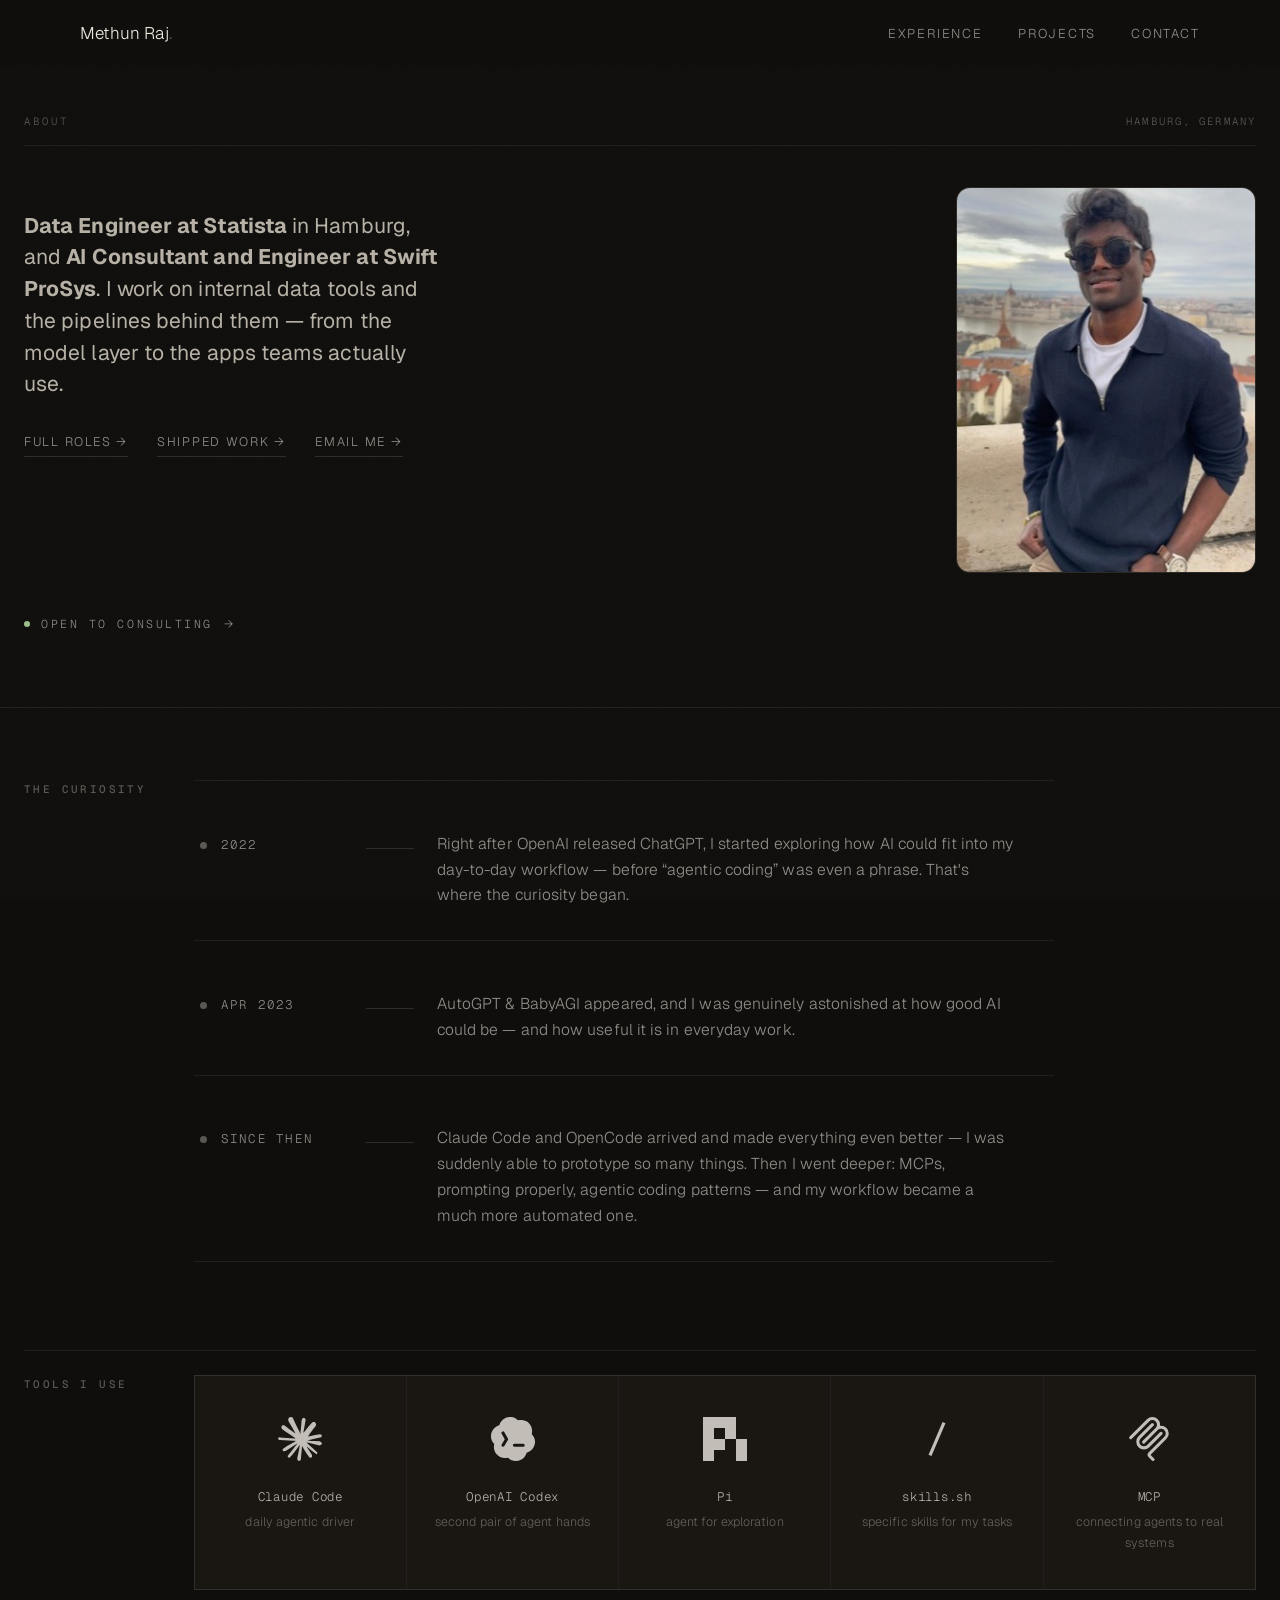
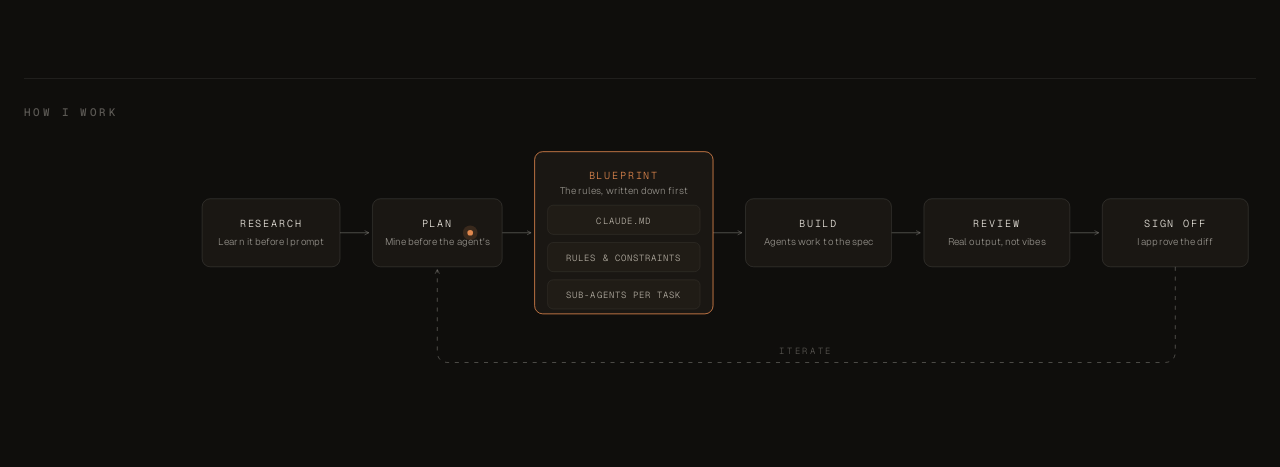
==== commit ae9e95be: "Revamp site layout, assets, styles, and scripts Large redesign and content/asset refresh: refactor p" ====
--- a/about.html
+++ b/about.html
@@ -5,10 +5,18 @@
 <meta name="viewport" content="width=device-width, initial-scale=1">
 <title>About — Methun Raj</title>
 <meta name="description" content="About Methun Raj — Data Engineer at Statista, AI Consultant and Engineer at Swift ProSys.">
+<link rel="icon" type="image/svg+xml" href="assets/favicon.svg">
+<meta property="og:type" content="website">
+<meta property="og:title" content="About — Methun Raj">
+<meta property="og:description" content="About Methun Raj — Data Engineer at Statista, AI Consultant and Engineer at Swift ProSys.">
+<meta property="og:site_name" content="Methun Raj">
+<meta name="twitter:card" content="summary_large_image">
+<meta name="twitter:title" content="About — Methun Raj">
+<meta name="twitter:description" content="About Methun Raj — Data Engineer at Statista, AI Consultant and Engineer at Swift ProSys.">
 <link rel="preconnect" href="https://fonts.googleapis.com">
 <link rel="preconnect" href="https://fonts.gstatic.com" crossorigin>
 <link href="https://fonts.googleapis.com/css2?family=Geist+Mono:wght@400;500&family=Geist+Pixel&family=Geist:wght@300;400;500;600&display=swap" rel="stylesheet">
-<link rel="stylesheet" href="css/styles.css">
+<link rel="stylesheet" href="css/styles.css?v=2">
 </head>
 <body>
 
@@ -26,50 +34,40 @@
 
 <main>
   <section class="section">
-    <div class="container about-wrap">
-      <img class="hero-photo" src="assets/photo.jpg" alt="Portrait of Methun Raj">
-      <div class="section-head reveal">
-        <p class="kicker"><span class="idx">01</span> About</p>
-      </div>
-      <div class="bio reveal">
-        <p><strong>Data Engineer at Statista</strong> in Hamburg, and <strong>AI Consultant and Engineer
-        at Swift ProSys</strong>. I work on internal data tools and the pipelines behind them, and
-        I ship AI products end to end — from the model layer to the apps teams actually use.</p>
-        <p>Full roles on <a class="text-link" href="experience.html">Experience</a>; shipped work on
-        <a class="text-link" href="projects.html">Projects</a>.</p>
-        <p class="bio-cta"><a href="mailto:methunrajmani85@gmail.com">Happy to talk about Data
-        Engineering, AI Engineering, or consulting work <span class="arrow">&rarr;</span></a></p>
-      </div>
-    </div>
-  </section>
-
-  <section class="section">
-    <div class="container">
-      <div class="section-head reveal">
-        <p class="kicker"><span class="idx">02</span> Right now</p>
-      </div>
-      <div class="now reveal">
-        <div class="now-block">
-          <h3 class="now-label">Doing</h3>
-          <p>At <strong>Statista</strong>: news pipelines and a survey-team automation app.
-          At <strong>Swift ProSys</strong>: running the image extraction platform in production.</p>
-        </div>
-        <div class="now-block">
-          <h3 class="now-label">Curious about</h3>
-          <p><strong>Retrieval agents</strong> — and how to spec, review, and evaluate what agents
-          produce, so it's actually safe to ship.</p>
-        </div>
-      </div>
+    <div class="pd-wrap">
+      <p class="pd-eyebrow reveal">
+        <span>About</span>
+        <span class="pd-pos">Hamburg, Germany</span>
+      </p>
+
+      <div class="pd-hero">
+        <div class="reveal">
+          <h1 class="sr-only">About Methun Raj</h1>
+          <p class="pd-tagline"><strong>Data Engineer at Statista</strong> in Hamburg, and
+          <strong>AI Consultant and Engineer at Swift ProSys</strong>. I work on internal data
+          tools and the pipelines behind them — from the model layer to the apps teams actually
+          use.</p>
+          <p class="about-links">
+            <a class="text-link" href="experience.html">Full roles &rarr;</a>
+            <a class="text-link" href="projects.html">Shipped work &rarr;</a>
+            <a class="text-link" href="mailto:methunrajmani85@gmail.com">Email me &rarr;</a>
+          </p>
+        </div>
+        <div class="about-portrait reveal">
+          <img src="assets/photo.jpg" alt="Portrait of Methun Raj">
+        </div>
+      </div>
+
       <p><a class="now-status reveal" href="contact.html">Open to consulting <span class="arrow">&rarr;</span></a></p>
     </div>
   </section>
 
   <section class="section">
-    <div class="container">
-      <div class="section-head reveal">
-        <p class="kicker"><span class="idx">03</span> The curiosity</p>
-      </div>
-      <ol class="journey reveal">
+    <div class="pd-wrap">
+      <div class="pd-sec reveal">
+        <h2>The curiosity</h2>
+        <div>
+      <ol class="journey">
         <li class="j-row">
           <span class="j-when">2022</span>
           <p class="j-line"><span class="j-dash" aria-hidden="true"></span></p>
@@ -91,15 +89,13 @@
           patterns — and my workflow became a much more automated one.</p>
         </li>
       </ol>
-    </div>
-  </section>
-
-  <section class="section">
-    <div class="container">
-      <div class="section-head reveal">
-        <p class="kicker"><span class="idx">04</span> Tools I use</p>
-      </div>
-      <ul class="tool-grid reveal">
+        </div>
+      </div>
+
+      <div class="pd-sec pd-sec--block reveal">
+        <h2>Tools I use</h2>
+        <div>
+      <ul class="tool-grid">
         <li class="tool">
           <span class="tool-mark-wrap">
             <img class="tool-mark" src="assets/logos/tools/claude-code.svg" alt="Claude Code" loading="lazy">
@@ -136,18 +132,14 @@
           <span class="tool-role">connecting agents to real systems</span>
         </li>
       </ul>
-    </div>
-  </section>
-
-  <section class="section">
-    <div class="container">
-      <div class="section-head reveal">
-        <p class="kicker"><span class="idx">05</span> How I work</p>
-      </div>
-    </div>
-    <div class="container flow reveal">
+        </div>
+      </div>
+
+      <div class="pd-sec pd-sec--block reveal">
+        <h2>How I work</h2>
+        <div class="flow reveal">
       <svg class="flow-svg" viewBox="0 0 1310 360" role="img"
-        aria-label="My workflow: prompt, advisor, review and approve, build with three specialist sub-agents, test and show output, final review — then iterate.">
+        aria-label="How I work: research the problem, write my own plan before the agent writes one, then a blueprint of rules, a CLAUDE.md and sub-agents built for that specific task. The agents build to that spec, I review the real output, and I sign off the diff. Anything that fails review goes back to the plan.">
         <defs>
           <marker id="f-arr" viewBox="0 0 10 10" refX="7" refY="5" markerWidth="7" markerHeight="7"
             orient="auto-start-reverse">
@@ -157,60 +149,60 @@
         </defs>
 
         <!-- hidden continuous path the dot travels -->
-        <path id="flow-main" d="M170 160 H1150" fill="none" stroke="none"/>
+        <path id="flow-main" d="M180 160 H1120" fill="none" stroke="none"/>
 
         <!-- visible connector segments -->
-        <path class="f-link" d="M170 160 H205" marker-end="url(#f-arr)"/>
-        <path class="f-link" d="M370 160 H405" marker-end="url(#f-arr)"/>
-        <path class="f-link" d="M610 160 H645" marker-end="url(#f-arr)"/>
-        <path class="f-link" d="M850 160 H885" marker-end="url(#f-arr)"/>
-        <path class="f-link" d="M1110 160 H1145" marker-end="url(#f-arr)"/>
+        <path class="f-link" d="M180 160 H215" marker-end="url(#f-arr)"/>
+        <path class="f-link" d="M380 160 H415" marker-end="url(#f-arr)"/>
+        <path class="f-link" d="M640 160 H675" marker-end="url(#f-arr)"/>
+        <path class="f-link" d="M860 160 H895" marker-end="url(#f-arr)"/>
+        <path class="f-link" d="M1080 160 H1115" marker-end="url(#f-arr)"/>
 
         <!-- nodes -->
         <g class="f-node">
-          <rect class="f-box" x="10" y="118" width="160" height="84" rx="10"/>
-          <text class="f-title" x="90" y="153" text-anchor="middle">PROMPT</text>
-          <text class="f-desc" x="90" y="175" text-anchor="middle">I describe the task</text>
-        </g>
-        <g class="f-node">
-          <rect class="f-box" x="210" y="118" width="160" height="84" rx="10"/>
-          <text class="f-title" x="290" y="153" text-anchor="middle">ADVISOR</text>
-          <text class="f-desc" x="290" y="175" text-anchor="middle">A second opinion</text>
+          <rect class="f-box" x="10" y="118" width="170" height="84" rx="10"/>
+          <text class="f-title" x="95" y="153" text-anchor="middle">RESEARCH</text>
+          <text class="f-desc" x="95" y="175" text-anchor="middle">Learn it before I prompt</text>
+        </g>
+        <g class="f-node">
+          <rect class="f-box" x="220" y="118" width="160" height="84" rx="10"/>
+          <text class="f-title" x="300" y="153" text-anchor="middle">PLAN</text>
+          <text class="f-desc" x="300" y="175" text-anchor="middle">Mine before the agent&#39;s</text>
         </g>
         <g class="f-node f-node--accent">
-          <rect class="f-box" x="410" y="118" width="200" height="84" rx="10"/>
-          <text class="f-title" x="510" y="153" text-anchor="middle">REVIEW &amp; APPROVE</text>
-          <text class="f-desc" x="510" y="175" text-anchor="middle">I gate what gets built</text>
-        </g>
-        <g class="f-node">
-          <rect class="f-box" x="650" y="60" width="200" height="200" rx="10"/>
-          <text class="f-title" x="750" y="94" text-anchor="middle">BUILD</text>
-          <text class="f-desc" x="750" y="112" text-anchor="middle">3 specialists in parallel</text>
+          <rect class="f-box" x="420" y="60" width="220" height="200" rx="10"/>
+          <text class="f-title" x="530" y="94" text-anchor="middle">BLUEPRINT</text>
+          <text class="f-desc" x="530" y="112" text-anchor="middle">The rules, written down first</text>
           <g class="f-sub">
-            <rect x="666" y="126" width="168" height="36" rx="7"/>
-            <text x="750" y="149" text-anchor="middle">SUB-AGENT 01</text>
-            <rect x="666" y="172" width="168" height="36" rx="7"/>
-            <text x="750" y="195" text-anchor="middle">SUB-AGENT 02</text>
-            <rect x="666" y="218" width="168" height="36" rx="7"/>
-            <text x="750" y="241" text-anchor="middle">SUB-AGENT 03</text>
+            <rect x="436" y="126" width="188" height="36" rx="7"/>
+            <text x="530" y="149" text-anchor="middle">CLAUDE.MD</text>
+            <rect x="436" y="172" width="188" height="36" rx="7"/>
+            <text x="530" y="195" text-anchor="middle">RULES &amp; CONSTRAINTS</text>
+            <rect x="436" y="218" width="188" height="36" rx="7"/>
+            <text x="530" y="241" text-anchor="middle">SUB-AGENTS PER TASK</text>
           </g>
         </g>
         <g class="f-node">
-          <rect class="f-box" x="890" y="118" width="220" height="84" rx="10"/>
-          <text class="f-title" x="1000" y="153" text-anchor="middle">TEST &amp; SHOW OUTPUT</text>
-          <text class="f-desc" x="1000" y="175" text-anchor="middle">Real output, not vibes</text>
-        </g>
-        <g class="f-node">
-          <rect class="f-box" x="1150" y="118" width="150" height="84" rx="10"/>
-          <text class="f-title" x="1225" y="153" text-anchor="middle">FINAL REVIEW</text>
-          <text class="f-desc" x="1225" y="175" text-anchor="middle">I sign off the diff</text>
-        </g>
-
-        <!-- iterate loop -->
+          <rect class="f-box" x="680" y="118" width="180" height="84" rx="10"/>
+          <text class="f-title" x="770" y="153" text-anchor="middle">BUILD</text>
+          <text class="f-desc" x="770" y="175" text-anchor="middle">Agents work to the spec</text>
+        </g>
+        <g class="f-node">
+          <rect class="f-box" x="900" y="118" width="180" height="84" rx="10"/>
+          <text class="f-title" x="990" y="153" text-anchor="middle">REVIEW</text>
+          <text class="f-desc" x="990" y="175" text-anchor="middle">Real output, not vibes</text>
+        </g>
+        <g class="f-node">
+          <rect class="f-box" x="1120" y="118" width="180" height="84" rx="10"/>
+          <text class="f-title" x="1210" y="153" text-anchor="middle">SIGN OFF</text>
+          <text class="f-desc" x="1210" y="175" text-anchor="middle">I approve the diff</text>
+        </g>
+
+        <!-- anything that fails review goes back to the plan -->
         <g class="f-loop-wrap">
-          <path class="f-loop" d="M1225 202 V306 Q1225 320 1211 320 H104 Q90 320 90 306 V206"
+          <path class="f-loop" d="M1210 202 V306 Q1210 320 1196 320 H314 Q300 320 300 306 V206"
             fill="none" marker-end="url(#f-arr)"/>
-          <text class="f-loop-label" x="657" y="310" text-anchor="middle">ITERATE</text>
+          <text class="f-loop-label" x="755" y="310" text-anchor="middle">ITERATE</text>
         </g>
 
         <!-- travelling dot -->
@@ -222,17 +214,13 @@
           <circle r="3.5" fill="var(--accent)"/>
         </g>
       </svg>
+        </div>
+      </div>
     </div>
   </section>
 </main>
 
-<footer class="footer footer--slim">
-  <div class="container footer-base">
-    <span>Methun Raj — Hamburg, Germany</span>
-    <span>Built with Canvas UI · Web Audio</span>
-  </div>
-</footer>
-
-<script src="js/site.js"></script>
+
+<script src="js/site.js?v=2"></script>
 </body>
 </html>
--- a/css/styles.css
+++ b/css/styles.css
@@ -55,6 +55,20 @@
 
 a { color: inherit; text-decoration: none; }
 
+/* heading kept for document structure and search results, not shown */
+.sr-only {
+  position: absolute;
+  width: 1px;
+  height: 1px;
+  margin: -1px;
+  padding: 0;
+  overflow: hidden;
+  clip: rect(0 0 0 0);
+  clip-path: inset(50%);
+  white-space: nowrap;
+  border: 0;
+}
+
 .container {
   width: min(1120px, 100% - 3rem);
   margin-inline: auto;
@@ -236,198 +250,22 @@
 }
 .hero-inner { width: min(1120px, 100% - 3rem); margin-inline: auto; position: relative; }
 
-.hero-photo {
-  position: absolute;
-  right: 0;
-  top: 50%;
-  transform: translateY(-50%);
-  width: clamp(180px, 20vw, 264px);
-  aspect-ratio: 7 / 9;
-  object-fit: cover;
-  border-radius: 14px;
-  border: 1px solid var(--line);
-  box-shadow: 0 24px 60px -24px rgba(0, 0, 0, .6);
-}
-@media (min-width: 901px) {
-  .about-wrap { padding-right: clamp(210px, 24vw, 320px); }
-}
-.about-wrap { position: relative; }
-@media (max-width: 900px) {
-  .hero-photo {
-    position: static;
-    transform: none;
-    width: 132px;
-    margin-bottom: 2.2rem;
-  }
-}
-
-.hero h1 {
-  font-size: clamp(3rem, 8.4vw, 6.4rem);
-  margin: 2.2rem 0 2rem;
-}
-.hero h1 em { color: var(--accent); }
-.hero .lede {
-  max-width: 46ch;
-  font-size: clamp(.98rem, 1.4vw, 1.08rem);
-  color: var(--ink-faint);
-}
-.hero .lede strong { font-weight: 500; color: var(--ink); }
-
-.bio { max-width: 60ch; }
-.about-wrap .bio { max-width: 66ch; }
-.bio p {
-  font-size: clamp(.95rem, 1.3vw, 1.04rem);
-  color: var(--ink-faint);
-  margin-top: 1.15rem;
-}
-.bio p:first-child { margin-top: 0; }
-.bio p strong { font-weight: 500; color: var(--ink); }
-.bio-cta a {
-  color: var(--accent);
-  border-bottom: 1px solid var(--accent-dim);
-  padding-bottom: .15rem;
-  transition: border-color .3s var(--ease);
-}
-.bio-cta a:hover { border-color: var(--accent); }
-.bio-cta .arrow { font-family: var(--serif); }
-
-.hero-cta { display: flex; flex-wrap: wrap; gap: .9rem; margin-top: 2.6rem; }
-.btn {
-  display: inline-flex;
-  align-items: center;
-  gap: .6rem;
-  font-size: .78rem;
-  font-weight: 500;
-  letter-spacing: .16em;
-  text-transform: uppercase;
-  padding: .95rem 1.7rem;
-  border-radius: 999px;
-  border: 1px solid var(--ink);
-  transition: background .35s var(--ease), color .35s var(--ease), transform .35s var(--ease);
-}
-.btn:hover { transform: translateY(-2px); }
-.btn-solid { background: var(--ink); color: var(--bg); }
-.btn-solid:hover { background: var(--ink-soft); }
-.btn-ghost { color: var(--ink); }
-.btn-ghost:hover { background: rgba(236, 232, 224, .07); }
-.btn .arrow { font-family: var(--serif); text-transform: none; letter-spacing: 0; }
-
-.hero-meta {
-  list-style: none;
-  display: flex;
-  flex-wrap: wrap;
-  gap: .4rem 2.4rem;
-  margin-top: clamp(3rem, 8vh, 5.5rem);
-  padding-top: 1.4rem;
+/* ---------------- sections as full pages ---------------- */
+/* Sections size to their content. Only pages that genuinely hold a single
+   short block (contact) opt into viewport centring via .section--center. */
+.section {
+  display: flex;
+  flex-direction: column;
+  padding: clamp(3.5rem, 8vh, 6rem) 0;
   border-top: 1px solid var(--line-soft);
-  font-size: .78rem;
-  letter-spacing: .06em;
-  color: var(--ink-faint);
-}
-.hero-meta b {
-  display: block;
-  font-weight: 500;
-  font-size: .66rem;
-  letter-spacing: .22em;
-  text-transform: uppercase;
-  color: var(--ink-ghost);
-  margin-bottom: .25rem;
-}
-
-.skill-row {
-  display: flex;
-  flex-wrap: wrap;
-  gap: .45rem;
-  margin-top: 2.4rem;
-  max-width: 60ch;
-}
-.chip {
-  font-family: var(--mono);
-  font-size: .64rem;
-  letter-spacing: .08em;
-  text-transform: uppercase;
-  line-height: 1;
-  color: var(--ink-faint);
-  background: var(--panel);
-  border: 1px solid var(--line);
-  border-radius: 4px;
-  padding: .45rem .65rem;
-  white-space: nowrap;
-}
-
-/* ---------------- sections as full pages ---------------- */
-.section {
+}
+.section:first-of-type { border-top: 0; padding-top: calc(var(--nav-h) + clamp(2rem, 5vh, 3.4rem)); }
+.section--center {
   min-height: 100vh;
   min-height: 100svh;
-  display: flex;
-  flex-direction: column;
   justify-content: center;
-  padding: clamp(5.5rem, 13vh, 9rem) 0;
-  border-top: 1px solid var(--line-soft);
 }
 .section-alt { background: var(--bg-alt); }
-
-.projects {
-  display: grid;
-  grid-template-columns: repeat(2, 1fr);
-  gap: 1px;
-  background: var(--line-soft);
-  border-top: 1px solid var(--line-soft);
-  border-bottom: 1px solid var(--line-soft);
-}
-@media (max-width: 760px) { .projects { grid-template-columns: 1fr; } }
-
-.project {
-  background: var(--panel);
-  padding: clamp(1.8rem, 3.4vw, 3rem);
-  display: flex;
-  flex-direction: column;
-  gap: 1.1rem;
-  min-height: 300px;
-  transition: background .45s var(--ease);
-}
-.project:hover { background: var(--panel-2); }
-.section-alt .project { background: var(--panel); }
-.section-alt .project:hover { background: var(--panel-2); }
-
-.project--featured {
-  grid-column: 1 / -1;
-  min-height: 0;
-  display: grid;
-  grid-template-columns: 1fr;
-  gap: 2rem;
-}
-@media (min-width: 900px) {
-  .project--featured { grid-template-columns: 1.25fr 1fr; align-items: end; }
-}
-
-.project .p-idx {
-  font-size: .68rem;
-  letter-spacing: .26em;
-  color: var(--ink-ghost);
-  font-variant-numeric: tabular-nums;
-}
-.project h3 {
-  font-size: clamp(1.7rem, 3vw, 2.5rem);
-  line-height: 1.1;
-}
-.project--featured h3 { font-size: clamp(2.2rem, 4.4vw, 3.6rem); }
-.project h3 em { color: var(--ink-soft); }
-.project .p-tag {
-  font-size: .72rem;
-  letter-spacing: .2em;
-  text-transform: uppercase;
-  color: var(--ink-faint);
-}
-.project p { color: var(--ink-faint); font-size: .94rem; max-width: 56ch; }
-.project .p-stack {
-  display: flex;
-  flex-wrap: wrap;
-  gap: .4rem;
-  margin-top: auto;
-  padding-top: .4rem;
-}
-.project .p-links { display: flex; align-items: center; gap: 1.2rem; margin-top: 1.4rem; }
 .live-link {
   display: inline-flex;
   align-items: center;
@@ -464,116 +302,6 @@
   transition: color .3s var(--ease), border-color .3s var(--ease);
 }
 .text-link:hover { color: var(--ink); border-color: var(--ink); }
-
-/* ---------------- experience ---------------- */
-.timeline { border-top: 1px solid var(--line-soft); }
-.t-item {
-  display: grid;
-  grid-template-columns: 1fr;
-  gap: .9rem 2.6rem;
-  padding: clamp(1.9rem, 3.6vw, 2.9rem) 0;
-  border-bottom: 1px solid var(--line-soft);
-  align-items: start;
-}
-@media (min-width: 880px) {
-  .t-item { grid-template-columns: 140px 1fr 1.2fr 2rem; }
-}
-.t-idx {
-  font-size: .68rem;
-  letter-spacing: .26em;
-  color: var(--ink-ghost);
-  font-variant-numeric: tabular-nums;
-}
-.t-when {
-  margin-top: .8rem;
-  font-size: .7rem;
-  letter-spacing: .14em;
-  text-transform: uppercase;
-  color: var(--ink-faint);
-  font-variant-numeric: tabular-nums;
-  line-height: 1.6;
-}
-.t-main h3 {
-  font-family: var(--serif);
-  font-weight: 400;
-  font-size: clamp(1.5rem, 2.6vw, 2.1rem);
-  line-height: 1.08;
-  letter-spacing: -.01em;
-}
-.t-head {
-  display: flex;
-  align-items: center;
-  gap: .95rem;
-  flex-wrap: wrap;
-}
-.t-logo {
-  flex: none;
-  height: 46px;
-  min-width: 46px;
-  padding: 0 .75rem;
-  display: inline-flex;
-  align-items: center;
-  justify-content: center;
-  background: #F5F2EA;
-  border: 1px solid var(--line);
-  border-radius: 11px;
-}
-.t-logo img { height: 22px; width: auto; display: block; }
-.t-logo--mark { padding: 0; width: 46px; }
-.t-logo--mark img { height: 30px; }
-.t-logo--statista img { height: 19px; }
-.t-badge {
-  display: inline-block;
-  vertical-align: middle;
-  transform: translateY(-.35em);
-  margin-left: .7rem;
-  font-family: var(--sans);
-  font-size: .58rem;
-  font-weight: 500;
-  letter-spacing: .18em;
-  text-transform: uppercase;
-  color: var(--ink-faint);
-  border: 1px solid var(--line);
-  border-radius: 999px;
-  padding: .28rem .6rem;
-}
-.t-role { font-size: .88rem; color: var(--ink-faint); margin-top: .5rem; }
-.t-tag {
-  font-size: .62rem;
-  letter-spacing: .26em;
-  text-transform: uppercase;
-  color: var(--ink-ghost);
-  margin-top: .6rem;
-}
-.t-side p { font-size: .92rem; color: var(--ink-faint); max-width: 54ch; }
-.t-side p strong { font-weight: 500; color: var(--ink); }
-.t-note {
-  font-family: var(--sans);
-  font-style: italic;
-  font-size: .95rem !important;
-  color: var(--accent) !important;
-  margin-top: .85rem;
-}
-.t-arrow {
-  justify-self: end;
-  padding-top: .55rem;
-  font-family: var(--serif);
-  font-size: 1.25rem;
-  color: var(--ink-ghost);
-  transition: transform .35s var(--ease), color .35s var(--ease);
-}
-.t-item:hover .t-arrow { transform: translateX(6px); color: var(--ink); }
-
-.edu {
-  display: grid;
-  grid-template-columns: 1fr;
-  gap: 1.4rem;
-  margin-top: clamp(2.5rem, 6vw, 4rem);
-}
-@media (min-width: 700px) { .edu { grid-template-columns: 1fr 1fr; } }
-.edu-item { border-top: 1px solid var(--line); padding-top: 1.2rem; }
-.edu-item h4 { font-family: var(--serif); font-weight: 400; font-size: 1.15rem; }
-.edu-item p { font-size: .85rem; color: var(--ink-faint); margin-top: .3rem; }
 .edu-label {
   font-size: .68rem;
   letter-spacing: .26em;
@@ -582,56 +310,26 @@
   margin-bottom: 1.6rem;
 }
 
-/* ---------------- contact / footer ---------------- */
-.footer {
-  background: #0A0908;
-  color: var(--ink);
-  border-top: 1px solid var(--line-soft);
-  padding: clamp(5.5rem, 13vh, 9rem) 0 2.4rem;
-}
-.footer .kicker { color: var(--ink-faint); }
-.footer .kicker::before { background: var(--ink-ghost); }
-.footer h2 {
-  font-size: clamp(2.6rem, 6.4vw, 4.8rem);
-  margin: 2rem 0 3rem;
-  max-width: 12em;
-}
-.footer h2 em { color: var(--ink-soft); }
-.footer-mail {
-  font-family: var(--serif);
-  font-size: clamp(1.25rem, 3vw, 2rem);
-  letter-spacing: -.02em;
-  border-bottom: 1px solid var(--line);
-  padding-bottom: .3rem;
-  transition: border-color .3s var(--ease), color .3s var(--ease);
-}
-.footer-mail:hover { border-color: var(--ink); }
-.footer-links {
+/* ---------------- contact ---------------- */
+/* Email sits alongside LinkedIn and the CV as one of three equal ways in,
+   rather than a raw address printed on the page. */
+.contact-links {
   display: flex;
   flex-wrap: wrap;
-  gap: 1rem 2.6rem;
-  margin-top: 2.2rem;
-  font-size: .8rem;
-  letter-spacing: .14em;
-  text-transform: uppercase;
-}
-.footer-links a {
-  color: var(--ink-faint);
-  transition: color .3s var(--ease);
-}
-.footer-links a:hover { color: var(--ink); }
-.footer-base {
-  display: flex;
-  flex-wrap: wrap;
-  justify-content: space-between;
-  gap: .8rem;
-  margin-top: clamp(4rem, 9vh, 6.5rem);
-  padding-top: 1.4rem;
-  border-top: 1px solid var(--line-soft);
-  font-size: .72rem;
-  letter-spacing: .12em;
-  color: var(--ink-ghost);
-}
+  gap: 1rem 2.4rem;
+  margin-top: 2.6rem;
+  font-family: var(--mono);
+  font-size: .76rem;
+  letter-spacing: .18em;
+  text-transform: uppercase;
+}
+.contact-links a {
+  color: var(--ink-faint);
+  border-bottom: 1px solid var(--line-soft);
+  padding-bottom: .4rem;
+  transition: color .3s var(--ease), border-color .3s var(--ease);
+}
+.contact-links a:hover { color: var(--ink); border-color: var(--ink); }
 
 /* ---------------- sound: always on, interaction cues only ---------------- */
 
@@ -641,25 +339,16 @@
 
 /* ---------------- contact opener ---------------- */
 .contact-h {
-  font-size: clamp(2.6rem, 6.4vw, 4.8rem);
-  margin: 2rem 0 3rem;
-  max-width: 12em;
-}
-.contact-h em { color: var(--ink-soft); }
-.about-wrap .section-head { margin-bottom: 2.2rem; }
-.bio .text-link {
-  font-size: inherit;
-  letter-spacing: 0;
-  text-transform: none;
-  color: var(--ink);
-  border-bottom: 1px solid var(--line);
-  padding-bottom: 0;
-}
-.bio .text-link:hover {
-  color: var(--accent);
-  border-color: var(--accent-dim);
-}
-.footer--slim { padding: 2.2rem 0; }
+  font-size: clamp(2.2rem, 5.2vw, 3.8rem);
+  margin: 1.8rem 0 0;
+  max-width: 16ch;
+}
+.contact-sub {
+  margin-top: 1.4rem;
+  max-width: 46ch;
+  font-size: clamp(.98rem, 1.4vw, 1.1rem);
+  color: var(--ink-faint);
+}
 
 /* ---------------- reveal on scroll ---------------- */
 .reveal {
@@ -688,7 +377,10 @@
   .f-loop { animation: none; }
   .flow-dot { display: none; }
   .flow .f-node, .flow .f-loop-wrap { opacity: 1; transform: none; transition: none; }
-  .btn:hover, .live-link:hover { transform: none; }
+  .live-link:hover { transform: none; }
+  .pd-nextrow { transition: none; }
+  .pd-nextrow:hover { padding-inline: .4rem; }
+  .pd-nextrow:hover .n-arrow { transform: none; }
 }
 
 /* ---------------- projects: cover card grid ---------------- */
@@ -704,20 +396,12 @@
   color: var(--ink-faint);
   font-size: clamp(.98rem, 1.4vw, 1.1rem);
 }
-.proj-count {
-  flex: none;
-  font-size: .72rem;
-  letter-spacing: .3em;
-  text-transform: uppercase;
-  color: var(--ink-ghost);
-  font-variant-numeric: tabular-nums;
-  padding-bottom: .2rem;
-}
 .proj-grid {
   display: grid;
-  grid-template-columns: 1fr 1fr;
+  grid-template-columns: repeat(3, 1fr);
   gap: clamp(1.4rem, 2.8vw, 2.2rem);
 }
+@media (max-width: 1000px) { .proj-grid { grid-template-columns: 1fr 1fr; } }
 @media (max-width: 700px) { .proj-grid { grid-template-columns: 1fr; } }
 .proj-card { display: block; }
 .proj-cover {
@@ -759,129 +443,252 @@
   margin-top: .45rem;
 }
 
-/* ---------------- project detail page ---------------- */
+/* ==================================================================
+   project detail — case study
+   A document page, not a centred hero: header + media, a band of
+   hard facts, narrative in side-labelled sections, and a sticky
+   spec ledger carrying role, period, stack and access.
+================================================================== */
+
+/* document section: starts at the top, no viewport centring */
+.section--doc {
+  display: block;
+  min-height: 0;
+  border-top: 0;
+  padding: calc(var(--nav-h) + clamp(2rem, 5vh, 3.4rem)) 0 clamp(3.5rem, 8vh, 5.5rem);
+}
+.pd-wrap {
+  width: min(1280px, 100% - 3rem);
+  margin-inline: auto;
+}
+
 .pd-back {
   display: inline-block;
   font-size: .74rem;
   letter-spacing: .22em;
   text-transform: uppercase;
   color: var(--ink-faint);
-  margin-bottom: clamp(2.2rem, 5vh, 3.5rem);
+  margin-bottom: clamp(1.8rem, 4vh, 2.8rem);
   transition: color .3s var(--ease);
 }
 .pd-back:hover { color: var(--ink); }
-.pd-label {
-  font-size: .68rem;
-  letter-spacing: .3em;
-  text-transform: uppercase;
-  color: var(--ink-ghost);
-  margin-bottom: 1.1rem;
-}
-.pd-head { display: flex; align-items: baseline; gap: 1.4rem; flex-wrap: wrap; }
-.pd-num {
-  font-family: "Geist Pixel", ui-monospace, monospace;
-  font-size: 1rem;
-  color: var(--ink-ghost);
+
+/* eyebrow: what this is, and where it sits in the set of four */
+.pd-eyebrow {
+  display: flex;
+  align-items: baseline;
+  gap: 1rem;
+  padding-bottom: .9rem;
+  margin-bottom: clamp(1.8rem, 3.5vw, 2.6rem);
+  border-bottom: 1px solid var(--line-soft);
+  font-family: var(--mono);
+  font-size: .66rem;
+  letter-spacing: .28em;
+  text-transform: uppercase;
+  color: var(--ink-ghost);
+}
+.pd-pos {
+  margin-left: auto;
+  font-variant-numeric: tabular-nums;
+  letter-spacing: .2em;
+}
+.pd-pos b { color: var(--ink-soft); font-weight: 400; }
+
+/* header: title and tagline left, the one real visual right */
+.pd-hero {
+  display: grid;
+  grid-template-columns: minmax(0, 1.05fr) minmax(0, .95fr);
+  gap: clamp(2rem, 4.5vw, 4rem);
+  align-items: start;
 }
 .pd-title {
   font-family: "Geist Pixel", ui-monospace, monospace;
   font-weight: 400;
-  font-size: clamp(2.4rem, 6.6vw, 4.6rem);
+  font-size: clamp(2.4rem, 5.6vw, 4.4rem);
   letter-spacing: .02em;
   text-transform: uppercase;
   line-height: 1;
 }
 .pd-tagline {
-  font-size: clamp(1.05rem, 2vw, 1.3rem);
+  font-size: clamp(1.05rem, 1.8vw, 1.32rem);
   font-weight: 400;
+  line-height: 1.5;
   color: var(--ink-soft);
-  margin-top: 1.5rem;
-}
-.pd-desc { max-width: 62ch; margin-top: 1.8rem; }
-.pd-desc p { color: var(--ink-faint); font-size: .98rem; margin-top: 1rem; }
-.pd-desc p strong { font-weight: 500; color: var(--ink); }
-.pd-outcome {
-  margin-top: 2.4rem;
-  border-left: 2px solid var(--accent-dim);
-  padding: .9rem 1.2rem;
-  max-width: 62ch;
-}
-.pd-outcome b {
-  display: block;
-  font-size: .64rem;
-  font-weight: 500;
-  letter-spacing: .26em;
-  text-transform: uppercase;
-  color: var(--ink-ghost);
-  margin-bottom: .55rem;
-}
-.pd-outcome p {
-  font-family: var(--mono);
-  font-size: .9rem;
-  color: var(--ink-soft);
-}
-.pd-links {
-  display: flex;
-  align-items: center;
-  flex-wrap: wrap;
-  gap: 1.2rem;
-  margin-top: 2.2rem;
-}
-.pd-internal { font-size: .82rem; color: var(--ink-ghost); letter-spacing: .04em; }
-.pd-stack {
-  display: grid;
-  grid-template-columns: repeat(auto-fill, minmax(110px, max-content));
-  gap: .4rem;
-  margin-top: 2.2rem;
-  justify-content: start;
-}
-.pd-stack .chip {
-  display: flex;
-  align-items: center;
-  justify-content: center;
-  text-align: center;
-}
-.pd-cover {
-  margin-top: clamp(2.8rem, 7vh, 4.5rem);
-  border-radius: 16px;
+  margin-top: 1.4rem;
+  max-width: 30ch;
+}
+
+/* media plate — video runs at its own height, cover art is framed
+   and scaled past its burnt-in caption so only the monogram shows */
+.pd-media {
+  border-radius: 14px;
   border: 1px solid var(--line-soft);
   overflow: hidden;
-  aspect-ratio: 16 / 10;
   background: var(--panel);
 }
-.pd-cover img,
-.pd-cover video { width: 100%; height: 100%; object-fit: cover; display: block; }
-
-/* split layout — content left, demo media filling the right column */
-.pd-split {
+.pd-media video { width: 100%; height: auto; display: block; }
+.pd-plate { aspect-ratio: 4 / 3; }
+.pd-plate img {
+  width: 100%;
+  height: 100%;
+  object-fit: cover;
+  display: block;
+  transform: scale(1.4);
+}
+@media (max-width: 900px) {
+  .pd-hero { grid-template-columns: 1fr; }
+  .pd-tagline { max-width: 46ch; }
+  .pd-plate { aspect-ratio: 16 / 9; }
+}
+
+/* band of hard facts — numbers where they exist, short mono phrases
+   where the honest answer isn't a number */
+.pd-band {
+  list-style: none;
   display: grid;
-  grid-template-columns: minmax(0, 1.05fr) minmax(0, .95fr);
-  gap: clamp(2rem, 4.5vw, 3.6rem);
+  grid-template-columns: repeat(auto-fit, minmax(170px, 1fr));
+  gap: 1px;
+  background: var(--line-soft);
+  border-block: 1px solid var(--line-soft);
+  margin-top: clamp(2.6rem, 6vw, 4rem);
+}
+.pd-band li {
+  background: var(--bg);
+  padding: clamp(1.3rem, 2.4vw, 1.8rem) clamp(1rem, 1.8vw, 1.5rem);
+}
+.pd-band b {
+  display: block;
+  font-family: var(--mono);
+  font-weight: 400;
+  font-size: clamp(1.4rem, 2.6vw, 1.95rem);
+  line-height: 1.15;
+  letter-spacing: -.01em;
+  color: var(--ink);
+  font-variant-numeric: tabular-nums;
+}
+.pd-band span {
+  display: block;
+  margin-top: .55rem;
+  font-size: .82rem;
+  line-height: 1.5;
+  color: var(--ink-faint);
+}
+
+/* body: narrative left, ledger right */
+.pd-body {
+  display: grid;
+  grid-template-columns: minmax(0, 1fr) minmax(0, 320px);
+  gap: clamp(2.4rem, 5vw, 4.5rem);
   align-items: start;
-  margin-top: 1.8rem;
-}
-.pd-split .pd-desc { margin-top: 0; }
-.pd-split .pd-desc p:first-child { margin-top: 0; }
-.pd-split-media {
-  margin-top: 0;
-  aspect-ratio: auto;
-}
-.pd-split-media video { height: auto; }
+  margin-top: clamp(2.8rem, 6vw, 4.5rem);
+}
+@media (max-width: 900px) { .pd-body { grid-template-columns: 1fr; } }
+
+.pd-sec {
+  display: grid;
+  grid-template-columns: 9rem minmax(0, 1fr);
+  gap: 1.6rem;
+  border-top: 1px solid var(--line-soft);
+  padding-top: 1.5rem;
+  margin-top: 2.6rem;
+}
+.pd-sec:first-child { margin-top: 0; border-top: 0; padding-top: 0; }
+.pd-sec h2 {
+  font-family: var(--mono);
+  font-size: .68rem;
+  font-weight: 500;
+  letter-spacing: .22em;
+  text-transform: uppercase;
+  line-height: 1.7;
+  color: var(--ink-ghost);
+}
+.pd-sec p {
+  color: var(--ink-faint);
+  font-size: 1rem;
+  max-width: 62ch;
+}
+.pd-sec p + p { margin-top: 1.1rem; }
+.pd-sec p strong { font-weight: 500; color: var(--ink); }
+@media (max-width: 640px) {
+  .pd-sec { grid-template-columns: 1fr; gap: .8rem; }
+}
+
+/* the ledger — a datasheet for the project */
+.pd-ledger {
+  border: 1px solid var(--line-soft);
+  border-radius: 12px;
+  background: var(--panel);
+  padding: 1.4rem;
+}
 @media (min-width: 901px) {
-  .pd-split-media {
-    position: sticky;
-    top: calc(var(--nav-h) + 24px);
-  }
-}
-@media (max-width: 900px) {
-  .pd-split { grid-template-columns: 1fr; }
-  .pd-split-media { aspect-ratio: 16 / 10; }
-  .pd-split-media video { height: 100%; }
-}
-.pd-next {
-  margin-top: clamp(2.5rem, 6vh, 4rem);
-  padding-top: 1.6rem;
+  .pd-ledger { position: sticky; top: calc(var(--nav-h) + 24px); }
+}
+.pd-ledger dt {
+  font-family: var(--mono);
+  font-size: .62rem;
+  letter-spacing: .24em;
+  text-transform: uppercase;
+  color: var(--ink-ghost);
   border-top: 1px solid var(--line-soft);
+  margin-top: 1.2rem;
+  padding-top: 1.2rem;
+}
+.pd-ledger dt:first-of-type { border-top: 0; margin-top: 0; padding-top: 0; }
+.pd-ledger dd {
+  margin-top: .5rem;
+  font-size: .9rem;
+  line-height: 1.55;
+  color: var(--ink-soft);
+}
+.pd-ledger .pd-specs {
+  list-style: none;
+  font-family: var(--mono);
+  font-size: .76rem;
+  line-height: 1.95;
+  color: var(--ink-soft);
+  margin-top: .55rem;
+}
+.pd-ledger .live-link { margin-top: .7rem; width: 100%; justify-content: center; }
+
+/* next project — echoes the index rows on the landing page */
+.pd-nextrow {
+  display: grid;
+  grid-template-columns: auto minmax(0, 1fr) 2rem;
+  align-items: center;
+  gap: 1.4rem;
+  margin-top: clamp(3.5rem, 8vw, 6rem);
+  padding: clamp(1.5rem, 3vw, 2.1rem) .4rem;
+  border-top: 1px solid var(--line-soft);
+  border-bottom: 1px solid var(--line-soft);
+  transition: background .35s var(--ease), padding .35s var(--ease);
+}
+.pd-nextrow:hover { background: var(--panel); padding-inline: 1.2rem; }
+.pd-nextrow .n-label {
+  font-family: var(--mono);
+  font-size: .66rem;
+  letter-spacing: .26em;
+  text-transform: uppercase;
+  color: var(--ink-ghost);
+}
+.pd-nextrow .n-name {
+  font-family: "Geist Pixel", ui-monospace, monospace;
+  font-size: clamp(1.3rem, 2.8vw, 2rem);
+  letter-spacing: .03em;
+  text-transform: uppercase;
+  line-height: 1.05;
+  transition: color .3s var(--ease);
+}
+.pd-nextrow:hover .n-name { color: var(--accent); }
+.pd-nextrow .n-arrow {
+  justify-self: end;
+  font-size: 1.3rem;
+  color: var(--ink-ghost);
+  transition: transform .35s var(--ease), color .35s var(--ease);
+}
+.pd-nextrow:hover .n-arrow { transform: translateX(8px); color: var(--ink); }
+@media (max-width: 560px) {
+  .pd-nextrow { grid-template-columns: minmax(0, 1fr) 2rem; gap: .5rem 1rem; }
+  .pd-nextrow .n-label { grid-column: 1 / -1; }
 }
 
 /* ---------------- experience rail timeline ---------------- */
@@ -950,7 +757,6 @@
   transition: transform .35s var(--ease), color .35s var(--ease);
 }
 .tl-row:hover .tl-arrow { transform: translateX(6px); color: var(--ink); }
-.t-logo--word img { height: 15px; }
 @media (max-width: 640px) {
   .tl-row { grid-template-columns: 1fr 2rem; padding-left: 1.4rem; }
   .tl-when { display: none; }
@@ -1021,14 +827,6 @@
 .xp-dochead { display: flex; align-items: center; gap: 1rem; }
 .xp-dochead h3 { font-size: 1.3rem; font-weight: 500; letter-spacing: -.01em; }
 .xp-dochead h3 em { font-style: normal; color: var(--ink-ghost); font-size: 1rem; letter-spacing: 0; }
-.xp-headline {
-  font-size: clamp(1.65rem, 3.4vw, 2.35rem);
-  font-weight: 500;
-  letter-spacing: -.02em;
-  line-height: 1.12;
-  margin: 2rem 0 2.6rem;
-  max-width: 16em;
-}
 .xp-role { border-top: 1px solid var(--line-soft); padding: 1.7rem 0; }
 .xp-role h4 {
   font-size: .74rem;
@@ -1052,17 +850,11 @@
 .i-idx,
 .tl-when,
 .tl-sub,
-.t-badge,
-.pd-label,
-.pd-internal,
 .xp-chapter,
 .xp-when,
 .xp-close,
 .edu-label,
-.hero-meta b,
-.footer-base,
 .j-when,
-.now-label,
 .now-status,
 .tool-name { font-family: var(--mono); }
 
@@ -1123,26 +915,6 @@
   .j-row { grid-template-columns: 1fr; gap: .55rem; padding: 1.7rem .2rem; }
   .j-line { display: none; }
 }
-
-/* ---------------- about: right now ---------------- */
-.now {
-  display: grid;
-  grid-template-columns: 1fr;
-  gap: 2.2rem;
-  max-width: 920px;
-}
-@media (min-width: 760px) { .now { grid-template-columns: 1fr 1fr; gap: 3rem; } }
-.now-block { border-top: 1px solid var(--line); padding-top: 1.3rem; }
-.now-label {
-  font-size: .68rem;
-  font-weight: 500;
-  letter-spacing: .26em;
-  text-transform: uppercase;
-  color: var(--ink-ghost);
-  margin-bottom: 1rem;
-}
-.now-block p { color: var(--ink-faint); font-size: .96rem; max-width: 46ch; }
-.now-block p strong { font-weight: 500; color: var(--ink); }
 .now-status {
   display: inline-flex;
   align-items: center;
@@ -1266,3 +1038,59 @@
 .flow.in .f-node:nth-of-type(4) { transition-delay: .26s; }
 .flow.in .f-node:nth-of-type(5) { transition-delay: .33s; }
 .flow.in .f-node:nth-of-type(6) { transition-delay: .4s; }
+/* the case-study diagrams run to 8 nodes; no-op on about.html, which has 6 */
+.flow.in .f-node:nth-of-type(7) { transition-delay: .47s; }
+.flow.in .f-node:nth-of-type(8) { transition-delay: .54s; }
+
+/* horizontal swipe on the diagram shouldn't trigger browser back-navigation */
+.flow { overscroll-behavior-x: contain; }
+
+/* diagram as a case-study section — sits inside .pd-wrap, not .container */
+.flow--pd { margin-top: clamp(2.6rem, 6vw, 4rem); }
+.flow-cap {
+  font-family: var(--mono);
+  font-size: .66rem;
+  letter-spacing: .28em;
+  text-transform: uppercase;
+  color: var(--ink-ghost);
+  margin-bottom: 1.1rem;
+}
+
+/* off-axis nodes read as annotation, not as a stage on the main path.
+   No dash pattern here — that would compete with the animated .f-loop. */
+.f-node--aside .f-box { fill: none; stroke: var(--line-soft); }
+.f-node--aside .f-title { fill: var(--ink-soft); }
+
+/* hero without a media column, for pages where the diagram is the visual */
+.pd-hero--solo { grid-template-columns: 1fr; }
+.pd-hero--solo .pd-tagline { max-width: 52ch; }
+
+/* ---------------- about ---------------- */
+/* About borrows the case-study grammar so the site speaks one language:
+   the same eyebrow rule, the same side-labelled sections. */
+.about-links {
+  display: flex;
+  flex-wrap: wrap;
+  gap: .8rem 1.8rem;
+  margin-top: 2rem;
+}
+.about-portrait {
+  border-radius: 14px;
+  border: 1px solid var(--line-soft);
+  overflow: hidden;
+  background: var(--panel);
+  max-width: 300px;
+  margin-left: auto;
+}
+.about-portrait img {
+  display: block;
+  width: 100%;
+  aspect-ratio: 7 / 9;
+  object-fit: cover;
+}
+@media (max-width: 900px) {
+  .about-portrait { max-width: 180px; margin-left: 0; order: -1; }
+}
+/* taller blocks than a paragraph, so they need more air than .pd-sec gives */
+.pd-sec--block { margin-top: clamp(3.5rem, 8vw, 5.5rem); }
+.pd-sec--block > div { min-width: 0; }
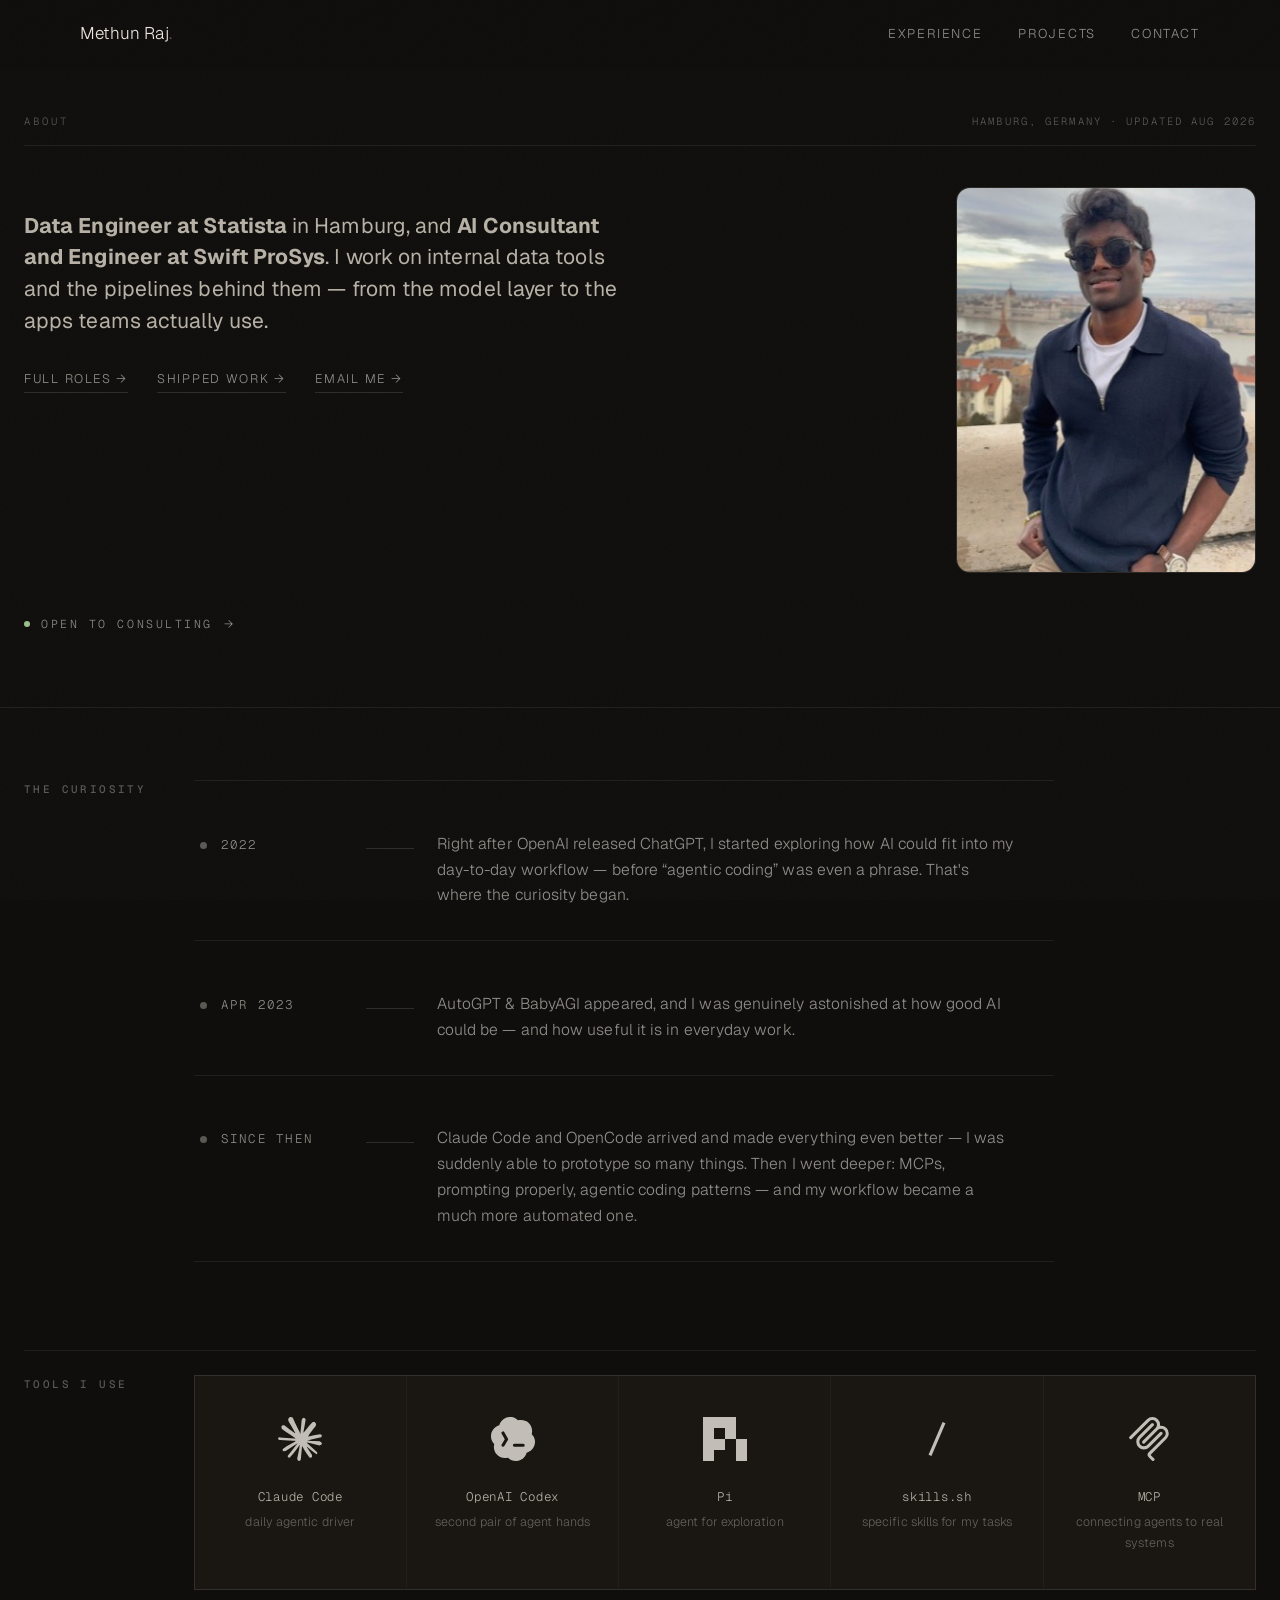
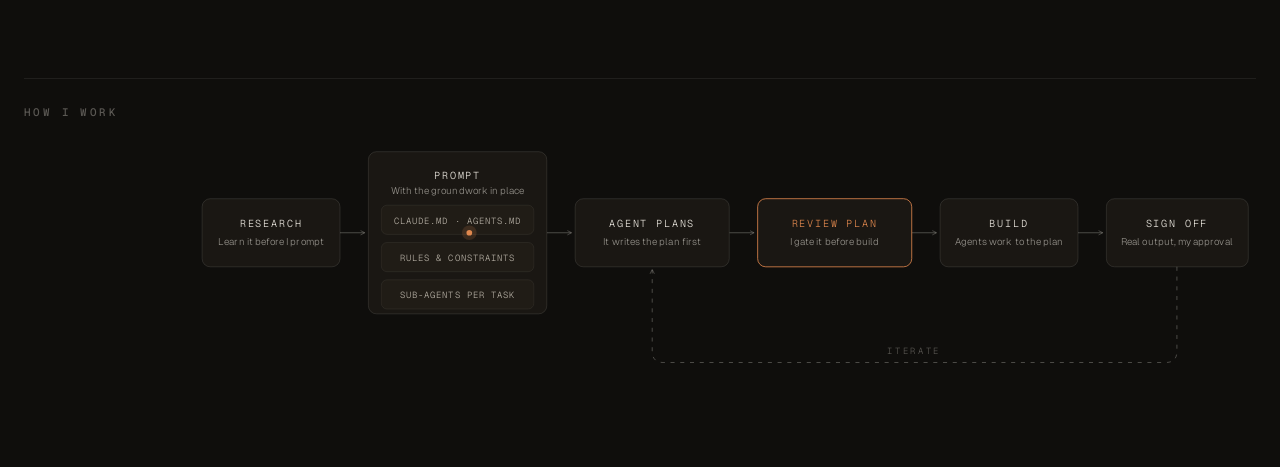
==== commit fc4a143b: "Deploy workflow, OG image, dither, UI updates Add GitHub Pages deploy workflow and a site-wide OG/tw" ====
--- a/about.html
+++ b/about.html
@@ -13,10 +13,14 @@
 <meta name="twitter:card" content="summary_large_image">
 <meta name="twitter:title" content="About — Methun Raj">
 <meta name="twitter:description" content="About Methun Raj — Data Engineer at Statista, AI Consultant and Engineer at Swift ProSys.">
+<link rel="canonical" href="https://methunrajmani85-del.github.io/methun_portfolio/about.html">
+<meta property="og:url" content="https://methunrajmani85-del.github.io/methun_portfolio/about.html">
+<meta property="og:image" content="https://methunrajmani85-del.github.io/methun_portfolio/assets/og/card.png">
+<meta name="twitter:image" content="https://methunrajmani85-del.github.io/methun_portfolio/assets/og/card.png">
 <link rel="preconnect" href="https://fonts.googleapis.com">
 <link rel="preconnect" href="https://fonts.gstatic.com" crossorigin>
-<link href="https://fonts.googleapis.com/css2?family=Geist+Mono:wght@400;500&family=Geist+Pixel&family=Geist:wght@300;400;500;600&display=swap" rel="stylesheet">
-<link rel="stylesheet" href="css/styles.css?v=2">
+<link href="https://fonts.googleapis.com/css2?family=Geist+Mono:wght@400;500&family=Geist:wght@300;400;500;600&display=swap" rel="stylesheet">
+<link rel="stylesheet" href="css/styles.css?v=3">
 </head>
 <body>
 
@@ -37,13 +41,13 @@
     <div class="pd-wrap">
       <p class="pd-eyebrow reveal">
         <span>About</span>
-        <span class="pd-pos">Hamburg, Germany</span>
+        <span class="pd-pos">Hamburg, Germany · Updated Aug 2026</span>
       </p>
 
       <div class="pd-hero">
         <div class="reveal">
           <h1 class="sr-only">About Methun Raj</h1>
-          <p class="pd-tagline"><strong>Data Engineer at Statista</strong> in Hamburg, and
+          <p class="pd-tagline pd-tagline--wide"><strong>Data Engineer at Statista</strong> in Hamburg, and
           <strong>AI Consultant and Engineer at Swift ProSys</strong>. I work on internal data
           tools and the pipelines behind them — from the model layer to the apps teams actually
           use.</p>
@@ -139,7 +143,7 @@
         <h2>How I work</h2>
         <div class="flow reveal">
       <svg class="flow-svg" viewBox="0 0 1310 360" role="img"
-        aria-label="How I work: research the problem, write my own plan before the agent writes one, then a blueprint of rules, a CLAUDE.md and sub-agents built for that specific task. The agents build to that spec, I review the real output, and I sign off the diff. Anything that fails review goes back to the plan.">
+        aria-label="How I work: research the problem, then prompt with the groundwork already in place — a CLAUDE.md or AGENTS.md, rules and constraints, sub-agents for the task. The agent writes the plan, I review and gate that plan before anything is built, the agents build to it, and I sign off on the real output. Anything that fails review goes back to the agent's plan.">
         <defs>
           <marker id="f-arr" viewBox="0 0 10 10" refX="7" refY="5" markerWidth="7" markerHeight="7"
             orient="auto-start-reverse">
@@ -149,14 +153,14 @@
         </defs>
 
         <!-- hidden continuous path the dot travels -->
-        <path id="flow-main" d="M180 160 H1120" fill="none" stroke="none"/>
+        <path id="flow-main" d="M180 160 H1125" fill="none" stroke="none"/>
 
         <!-- visible connector segments -->
-        <path class="f-link" d="M180 160 H215" marker-end="url(#f-arr)"/>
-        <path class="f-link" d="M380 160 H415" marker-end="url(#f-arr)"/>
-        <path class="f-link" d="M640 160 H675" marker-end="url(#f-arr)"/>
-        <path class="f-link" d="M860 160 H895" marker-end="url(#f-arr)"/>
-        <path class="f-link" d="M1080 160 H1115" marker-end="url(#f-arr)"/>
+        <path class="f-link" d="M180 160 H210" marker-end="url(#f-arr)"/>
+        <path class="f-link" d="M435 160 H465" marker-end="url(#f-arr)"/>
+        <path class="f-link" d="M660 160 H690" marker-end="url(#f-arr)"/>
+        <path class="f-link" d="M885 160 H915" marker-end="url(#f-arr)"/>
+        <path class="f-link" d="M1090 160 H1120" marker-end="url(#f-arr)"/>
 
         <!-- nodes -->
         <g class="f-node">
@@ -165,44 +169,44 @@
           <text class="f-desc" x="95" y="175" text-anchor="middle">Learn it before I prompt</text>
         </g>
         <g class="f-node">
-          <rect class="f-box" x="220" y="118" width="160" height="84" rx="10"/>
-          <text class="f-title" x="300" y="153" text-anchor="middle">PLAN</text>
-          <text class="f-desc" x="300" y="175" text-anchor="middle">Mine before the agent&#39;s</text>
+          <rect class="f-box" x="215" y="60" width="220" height="200" rx="10"/>
+          <text class="f-title" x="325" y="94" text-anchor="middle">PROMPT</text>
+          <text class="f-desc" x="325" y="112" text-anchor="middle">With the groundwork in place</text>
+          <g class="f-sub">
+            <rect x="231" y="126" width="188" height="36" rx="7"/>
+            <text x="325" y="149" text-anchor="middle">CLAUDE.MD &#183; AGENTS.MD</text>
+            <rect x="231" y="172" width="188" height="36" rx="7"/>
+            <text x="325" y="195" text-anchor="middle">RULES &amp; CONSTRAINTS</text>
+            <rect x="231" y="218" width="188" height="36" rx="7"/>
+            <text x="325" y="241" text-anchor="middle">SUB-AGENTS PER TASK</text>
+          </g>
+        </g>
+        <g class="f-node">
+          <rect class="f-box" x="470" y="118" width="190" height="84" rx="10"/>
+          <text class="f-title" x="565" y="153" text-anchor="middle">AGENT PLANS</text>
+          <text class="f-desc" x="565" y="175" text-anchor="middle">It writes the plan first</text>
         </g>
         <g class="f-node f-node--accent">
-          <rect class="f-box" x="420" y="60" width="220" height="200" rx="10"/>
-          <text class="f-title" x="530" y="94" text-anchor="middle">BLUEPRINT</text>
-          <text class="f-desc" x="530" y="112" text-anchor="middle">The rules, written down first</text>
-          <g class="f-sub">
-            <rect x="436" y="126" width="188" height="36" rx="7"/>
-            <text x="530" y="149" text-anchor="middle">CLAUDE.MD</text>
-            <rect x="436" y="172" width="188" height="36" rx="7"/>
-            <text x="530" y="195" text-anchor="middle">RULES &amp; CONSTRAINTS</text>
-            <rect x="436" y="218" width="188" height="36" rx="7"/>
-            <text x="530" y="241" text-anchor="middle">SUB-AGENTS PER TASK</text>
-          </g>
-        </g>
-        <g class="f-node">
-          <rect class="f-box" x="680" y="118" width="180" height="84" rx="10"/>
-          <text class="f-title" x="770" y="153" text-anchor="middle">BUILD</text>
-          <text class="f-desc" x="770" y="175" text-anchor="middle">Agents work to the spec</text>
-        </g>
-        <g class="f-node">
-          <rect class="f-box" x="900" y="118" width="180" height="84" rx="10"/>
-          <text class="f-title" x="990" y="153" text-anchor="middle">REVIEW</text>
-          <text class="f-desc" x="990" y="175" text-anchor="middle">Real output, not vibes</text>
-        </g>
-        <g class="f-node">
-          <rect class="f-box" x="1120" y="118" width="180" height="84" rx="10"/>
-          <text class="f-title" x="1210" y="153" text-anchor="middle">SIGN OFF</text>
-          <text class="f-desc" x="1210" y="175" text-anchor="middle">I approve the diff</text>
-        </g>
-
-        <!-- anything that fails review goes back to the plan -->
+          <rect class="f-box" x="695" y="118" width="190" height="84" rx="10"/>
+          <text class="f-title" x="790" y="153" text-anchor="middle">REVIEW PLAN</text>
+          <text class="f-desc" x="790" y="175" text-anchor="middle">I gate it before build</text>
+        </g>
+        <g class="f-node">
+          <rect class="f-box" x="920" y="118" width="170" height="84" rx="10"/>
+          <text class="f-title" x="1005" y="153" text-anchor="middle">BUILD</text>
+          <text class="f-desc" x="1005" y="175" text-anchor="middle">Agents work to the plan</text>
+        </g>
+        <g class="f-node">
+          <rect class="f-box" x="1125" y="118" width="175" height="84" rx="10"/>
+          <text class="f-title" x="1212" y="153" text-anchor="middle">SIGN OFF</text>
+          <text class="f-desc" x="1212" y="175" text-anchor="middle">Real output, my approval</text>
+        </g>
+
+        <!-- anything that fails review goes back to the agent's plan -->
         <g class="f-loop-wrap">
-          <path class="f-loop" d="M1210 202 V306 Q1210 320 1196 320 H314 Q300 320 300 306 V206"
+          <path class="f-loop" d="M1212 202 V306 Q1212 320 1198 320 H579 Q565 320 565 306 V206"
             fill="none" marker-end="url(#f-arr)"/>
-          <text class="f-loop-label" x="755" y="310" text-anchor="middle">ITERATE</text>
+          <text class="f-loop-label" x="888" y="310" text-anchor="middle">ITERATE</text>
         </g>
 
         <!-- travelling dot -->
@@ -221,6 +225,6 @@
 </main>
 
 
-<script src="js/site.js?v=2"></script>
+<script src="js/site.js?v=3"></script>
 </body>
 </html>
--- a/css/styles.css
+++ b/css/styles.css
@@ -323,13 +323,25 @@
   letter-spacing: .18em;
   text-transform: uppercase;
 }
-.contact-links a {
+.contact-links a,
+.contact-links .copy-mail {
   color: var(--ink-faint);
   border-bottom: 1px solid var(--line-soft);
   padding-bottom: .4rem;
   transition: color .3s var(--ease), border-color .3s var(--ease);
 }
-.contact-links a:hover { color: var(--ink); border-color: var(--ink); }
+.contact-links a:hover,
+.contact-links .copy-mail:hover { color: var(--ink); border-color: var(--ink); }
+.copy-mail {
+  font: inherit;
+  letter-spacing: inherit;
+  text-transform: inherit;
+  background: none;
+  border: 0;
+  padding: 0 0 .4rem;
+  cursor: pointer;
+}
+.copy-mail.copied { color: #9DBE8C; border-color: rgba(157, 190, 140, .5); }
 
 /* ---------------- sound: always on, interaction cues only ---------------- */
 
@@ -361,9 +373,16 @@
 /* ---------------- responsive ---------------- */
 @media (max-width: 640px) {
   .nav { gap: 1rem; }
-  .nav-links { display: none; }
+  /* the links stay — on a subpage they are the only way around the site */
+  .nav-links { gap: .95rem; font-size: .62rem; letter-spacing: .08em; }
+  .brand { font-size: .95rem; }
   .kicker { font-size: .62rem; letter-spacing: .22em; gap: .8rem; }
   .kicker::before { width: 1.6rem; }
+}
+@media (max-width: 360px) {
+  .nav.container { width: calc(100% - 1.6rem); }
+  .nav-links { gap: .7rem; font-size: .58rem; letter-spacing: .04em; }
+  .brand { font-size: .88rem; }
 }
 
 /* ---------------- reduced motion ---------------- */
@@ -1094,3 +1113,128 @@
 /* taller blocks than a paragraph, so they need more air than .pd-sec gives */
 .pd-sec--block { margin-top: clamp(3.5rem, 8vw, 5.5rem); }
 .pd-sec--block > div { min-width: 0; }
+
+/* ---------------- quiet dither: canvas fields & cover monograms ---------------- */
+.hero-dither,
+.contact-dither {
+  position: absolute;
+  inset: 0;
+  z-index: 0;
+  pointer-events: none;
+}
+.hero-dither { opacity: .5; }
+.contact-dither {
+  opacity: .45;
+  -webkit-mask-image: radial-gradient(120% 95% at 20% 32%, #000 0%, transparent 72%);
+  mask-image: radial-gradient(120% 95% at 20% 32%, #000 0%, transparent 72%);
+}
+.hero-dither canvas,
+.contact-dither canvas {
+  display: block;
+  width: 100%;
+  height: 100%;
+}
+.section--center { position: relative; }
+.section--center .container { position: relative; z-index: 1; }
+
+.proj-cover { position: relative; }
+.proj-cover canvas {
+  position: absolute;
+  inset: 0;
+  width: 100%;
+  height: 100%;
+}
+.proj-cover.dithered img { visibility: hidden; }
+
+/* ---------------- landing: kicker + availability ---------------- */
+.hero-kicker { align-items: baseline; }
+.k-avail {
+  margin-left: auto;
+  display: inline-flex;
+  align-items: center;
+  gap: .6rem;
+  color: var(--ink-faint);
+  letter-spacing: .22em;
+  transition: color .3s var(--ease);
+}
+.k-avail:hover { color: var(--ink); }
+.k-avail::before {
+  content: "";
+  width: 6px;
+  height: 6px;
+  border-radius: 50%;
+  background: #9DBE8C;
+  animation: pulse 2.4s infinite;
+}
+@media (max-width: 640px) {
+  .hero-kicker { flex-wrap: wrap; row-gap: .7rem; }
+  .k-avail { margin-left: 0; }
+}
+
+/* ---------------- projects: card meta line ---------------- */
+.proj-meta {
+  display: flex;
+  align-items: center;
+  gap: .55rem;
+  font-family: var(--mono);
+  font-size: .68rem;
+  letter-spacing: .16em;
+  text-transform: uppercase;
+  color: var(--ink-ghost);
+  margin-top: .55rem;
+}
+.m-live {
+  display: inline-flex;
+  align-items: center;
+  gap: .5rem;
+  color: var(--ink-faint);
+}
+.m-live::before {
+  content: "";
+  width: 5px;
+  height: 5px;
+  border-radius: 50%;
+  background: #9DBE8C;
+  animation: pulse 2.4s infinite;
+}
+
+/* ---------------- contact: status line ---------------- */
+.contact-status {
+  display: inline-flex;
+  align-items: center;
+  gap: .7rem;
+  margin-top: 2.2rem;
+  font-family: var(--mono);
+  font-size: .72rem;
+  letter-spacing: .22em;
+  text-transform: uppercase;
+  color: var(--ink-faint);
+}
+.contact-status::before {
+  content: "";
+  width: 6px;
+  height: 6px;
+  border-radius: 50%;
+  background: #9DBE8C;
+  animation: pulse 2.4s infinite;
+}
+
+/* ---------------- experience: one-line role summary in the row ---------------- */
+.tl-note {
+  display: block;
+  width: 100%;
+  font-family: var(--mono);
+  font-size: .72rem;
+  letter-spacing: .06em;
+  color: var(--ink-ghost);
+  margin-top: .3rem;
+}
+
+/* ---------------- about: the opener is a bio, let it breathe ---------------- */
+.pd-tagline--wide { max-width: 46ch; }
+
+@media (prefers-reduced-motion: reduce) {
+  .k-avail::before,
+  .m-live::before,
+  .contact-status::before { animation: none; }
+}
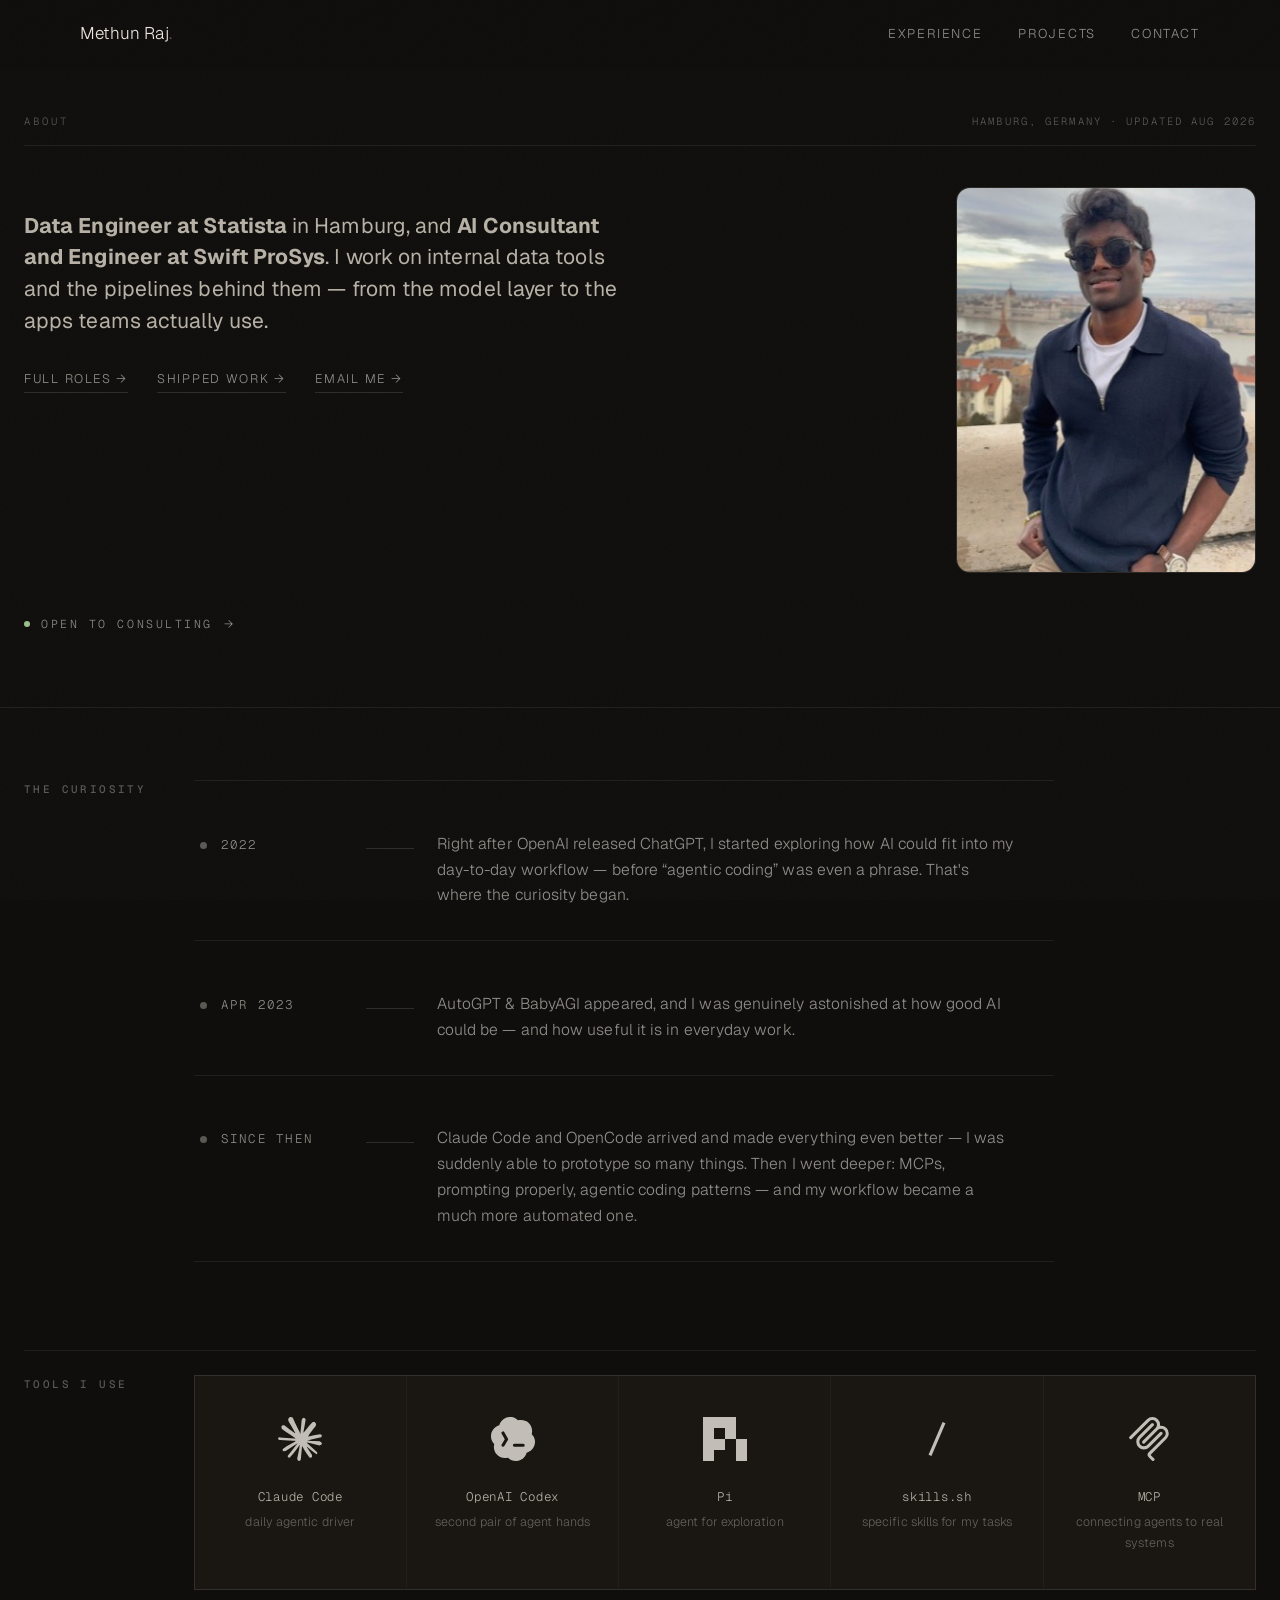
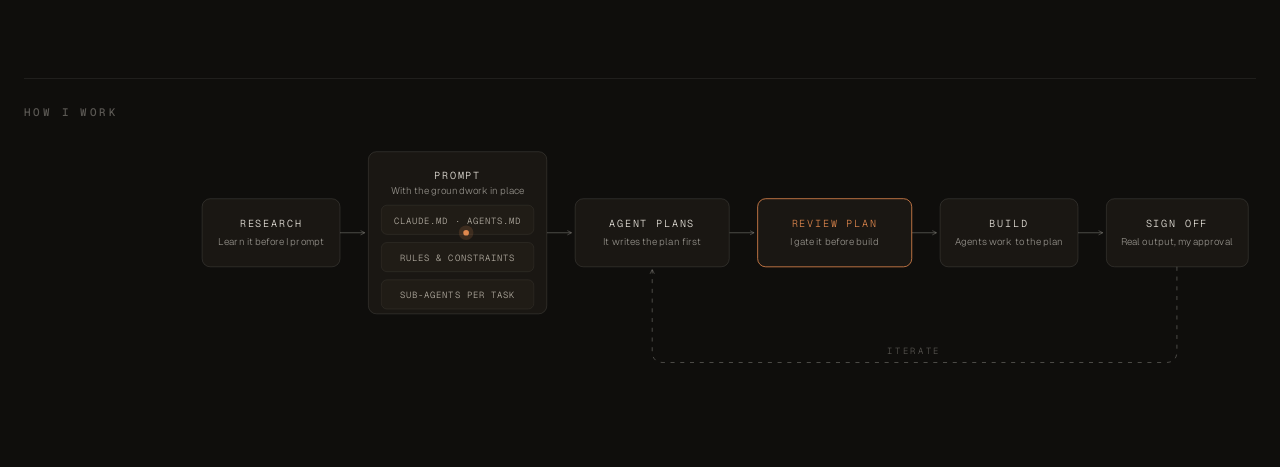
==== commit 545a2ba6: "Point site at methunraj.is-a.dev; add vercel.json; drop Pages workflow Vercel's Git integration now " ====
--- a/about.html
+++ b/about.html
@@ -13,10 +13,10 @@
 <meta name="twitter:card" content="summary_large_image">
 <meta name="twitter:title" content="About — Methun Raj">
 <meta name="twitter:description" content="About Methun Raj — Data Engineer at Statista, AI Consultant and Engineer at Swift ProSys.">
-<link rel="canonical" href="https://methunrajmani85-del.github.io/methun_portfolio/about.html">
-<meta property="og:url" content="https://methunrajmani85-del.github.io/methun_portfolio/about.html">
-<meta property="og:image" content="https://methunrajmani85-del.github.io/methun_portfolio/assets/og/card.png">
-<meta name="twitter:image" content="https://methunrajmani85-del.github.io/methun_portfolio/assets/og/card.png">
+<link rel="canonical" href="https://methunraj.is-a.dev/about">
+<meta property="og:url" content="https://methunraj.is-a.dev/about">
+<meta property="og:image" content="https://methunraj.is-a.dev/assets/og/card.png">
+<meta name="twitter:image" content="https://methunraj.is-a.dev/assets/og/card.png">
 <link rel="preconnect" href="https://fonts.googleapis.com">
 <link rel="preconnect" href="https://fonts.gstatic.com" crossorigin>
 <link href="https://fonts.googleapis.com/css2?family=Geist+Mono:wght@400;500&family=Geist:wght@300;400;500;600&display=swap" rel="stylesheet">
@@ -26,12 +26,12 @@
 
 <header class="site-head" id="site-head">
   <nav class="nav container" aria-label="Primary">
-    <a class="brand" href="index.html">Methun Raj<span>.</span></a>
+    <a class="brand" href="/">Methun Raj<span>.</span></a>
     <div class="nav-links">
-      <a href="about.html" data-nav>About</a>
-      <a href="experience.html" data-nav>Experience</a>
-      <a href="projects.html" data-nav>Projects</a>
-      <a href="contact.html" data-nav>Contact</a>
+      <a href="about" data-nav>About</a>
+      <a href="experience" data-nav>Experience</a>
+      <a href="projects" data-nav>Projects</a>
+      <a href="contact" data-nav>Contact</a>
     </div>
   </nav>
 </header>
@@ -52,8 +52,8 @@
           tools and the pipelines behind them — from the model layer to the apps teams actually
           use.</p>
           <p class="about-links">
-            <a class="text-link" href="experience.html">Full roles &rarr;</a>
-            <a class="text-link" href="projects.html">Shipped work &rarr;</a>
+            <a class="text-link" href="experience">Full roles &rarr;</a>
+            <a class="text-link" href="projects">Shipped work &rarr;</a>
             <a class="text-link" href="mailto:methunrajmani85@gmail.com">Email me &rarr;</a>
           </p>
         </div>
@@ -62,7 +62,7 @@
         </div>
       </div>
 
-      <p><a class="now-status reveal" href="contact.html">Open to consulting <span class="arrow">&rarr;</span></a></p>
+      <p><a class="now-status reveal" href="contact">Open to consulting <span class="arrow">&rarr;</span></a></p>
     </div>
   </section>
 
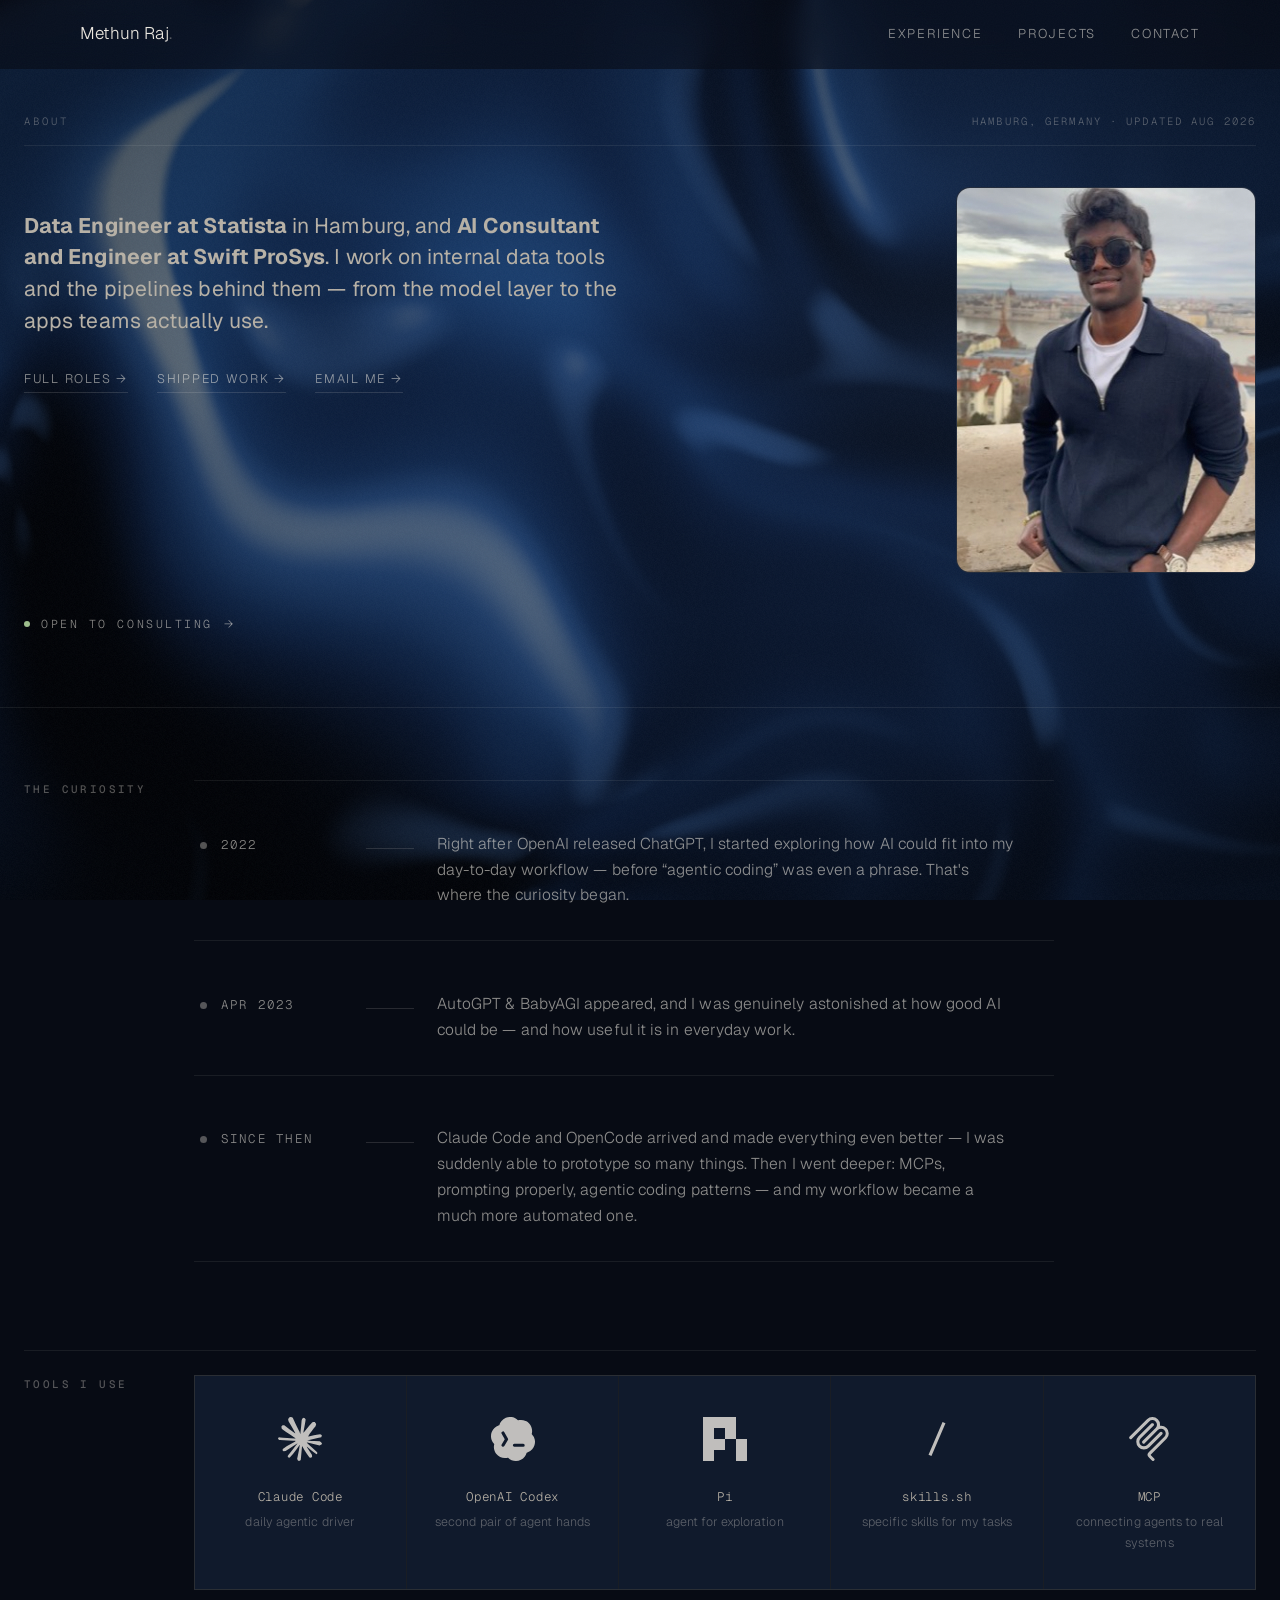
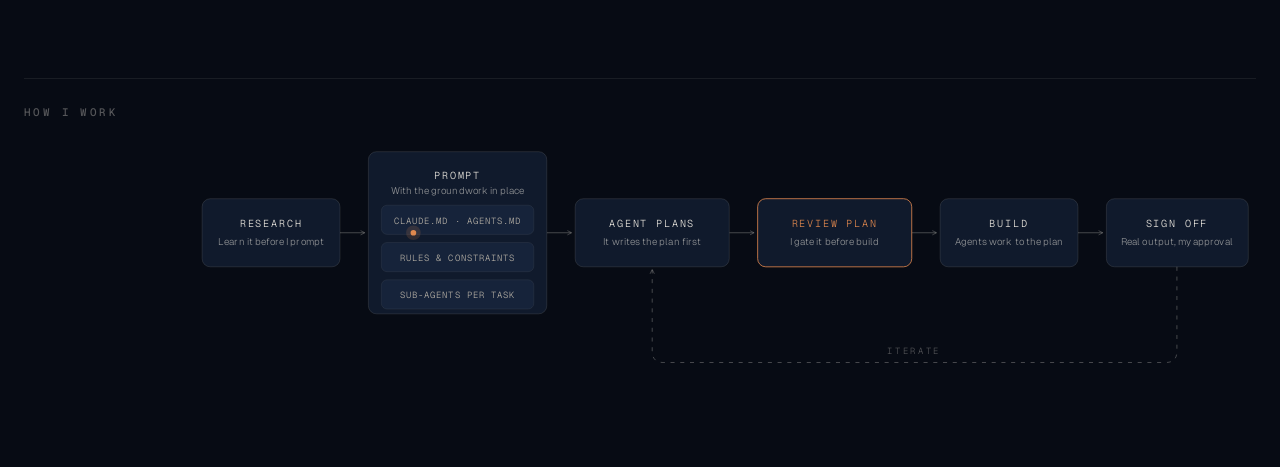
==== commit ef64faf0: "Add Stillwater WebGL background; retire dither field Introduce a site-wide Stillwater WebGL backgrou" ====
--- a/about.html
+++ b/about.html
@@ -20,7 +20,7 @@
 <link rel="preconnect" href="https://fonts.googleapis.com">
 <link rel="preconnect" href="https://fonts.gstatic.com" crossorigin>
 <link href="https://fonts.googleapis.com/css2?family=Geist+Mono:wght@400;500&family=Geist:wght@300;400;500;600&display=swap" rel="stylesheet">
-<link rel="stylesheet" href="css/styles.css?v=3">
+<link rel="stylesheet" href="css/styles.css?v=6">
 </head>
 <body>
 
@@ -225,6 +225,7 @@
 </main>
 
 
+<script src="js/water.js?v=2"></script>
 <script src="js/site.js?v=3"></script>
 </body>
 </html>
--- a/css/styles.css
+++ b/css/styles.css
@@ -1,11 +1,13 @@
 /* ------------------------------------------------------------------
-   Theme — warm beige / deep dark blue, Japanese-minimal restraint
+   Theme — deep-water blue under cream ink, Japanese-minimal restraint.
+   The neutrals sit in the same blue family as the Stillwater background
+   (js/water.js) so no surface ever reads as a black slab on the water.
 ------------------------------------------------------------------ */
 :root {
-  --bg:        #0F0E0C;
-  --bg-alt:    #14120F;
-  --panel:     #1A1713;
-  --panel-2:   #201C16;
+  --bg:        #070B14;
+  --bg-alt:    #0B1220;
+  --panel:     #101A2C;
+  --panel-2:   #16233A;
   --ink:       #ECE8E0;
   --ink-soft:  #B7B1A6;
   --ink-faint: rgba(236, 232, 224, .58);
@@ -26,10 +28,13 @@
 html {
   scroll-behavior: smooth;
   -webkit-text-size-adjust: 100%;
+  /* html owns the base colour; body stays clear so the Stillwater canvas
+     (js/water.js, fixed at z-index -1) shows through everywhere */
+  background: var(--bg);
 }
 
 body {
-  background: var(--bg);
+  background: transparent;
   color: var(--ink);
   font-family: var(--sans);
   font-weight: 300;
@@ -49,6 +54,20 @@
   pointer-events: none;
   opacity: .05;
   background-image: url("data:image/svg+xml,%3Csvg xmlns='http://www.w3.org/2000/svg' width='140' height='140'%3E%3Cfilter id='n'%3E%3CfeTurbulence type='fractalNoise' baseFrequency='0.9' numOctaves='2'/%3E%3C/filter%3E%3Crect width='140' height='140' filter='url(%23n)' opacity='0.55'/%3E%3C/svg%3E");
+}
+
+/* ---------------- stillwater: site-wide WebGL background ---------------- */
+/* The page floats on a slow, dark water field rendered by js/water.js.
+   The canvas is fixed behind everything and never intercepts the pointer —
+   the water reacts to it on its own. No WebGL → the html background simply
+   shows through; reduced motion → the engine paints one static frame. */
+.water-bg {
+  position: fixed;
+  inset: 0;
+  z-index: -1;
+  width: 100%;
+  height: 100%;
+  pointer-events: none;
 }
 
 ::selection { background: var(--ink); color: var(--bg); }
@@ -133,7 +152,8 @@
   position: fixed;
   inset: 0 0 auto 0;
   z-index: 50;
-  background: color-mix(in srgb, var(--bg) 82%, transparent);
+  /* a glass over the water, not a lid — the drift blurs through */
+  background: color-mix(in srgb, var(--bg) 60%, transparent);
   backdrop-filter: blur(14px);
   -webkit-backdrop-filter: blur(14px);
   border-bottom: 1px solid transparent;
@@ -193,7 +213,8 @@
   transition: background .35s var(--ease), padding .35s var(--ease);
 }
 .index-row:hover {
-  background: var(--panel);
+  /* translucent — the water keeps moving under the hovered row */
+  background: color-mix(in srgb, var(--panel) 62%, transparent);
   padding-left: 1.2rem;
   padding-right: 1.2rem;
 }
@@ -265,7 +286,8 @@
   min-height: 100svh;
   justify-content: center;
 }
-.section-alt { background: var(--bg-alt); }
+/* a tonal shift, not a lid — the water keeps moving underneath */
+.section-alt { background: color-mix(in srgb, var(--bg-alt) 55%, transparent); }
 .live-link {
   display: inline-flex;
   align-items: center;
@@ -572,7 +594,8 @@
   margin-top: clamp(2.6rem, 6vw, 4rem);
 }
 .pd-band li {
-  background: var(--bg);
+  /* a wash, not a lid — the water keeps drifting under the facts */
+  background: color-mix(in srgb, var(--bg) 74%, transparent);
   padding: clamp(1.3rem, 2.4vw, 1.8rem) clamp(1rem, 1.8vw, 1.5rem);
 }
 .pd-band b {
@@ -681,7 +704,7 @@
   border-bottom: 1px solid var(--line-soft);
   transition: background .35s var(--ease), padding .35s var(--ease);
 }
-.pd-nextrow:hover { background: var(--panel); padding-inline: 1.2rem; }
+.pd-nextrow:hover { background: color-mix(in srgb, var(--panel) 62%, transparent); padding-inline: 1.2rem; }
 .pd-nextrow .n-label {
   font-family: var(--mono);
   font-size: .66rem;
@@ -751,7 +774,7 @@
   background: var(--ink-ghost);
   transition: background .3s var(--ease), box-shadow .3s var(--ease);
 }
-.tl-row:hover { background: var(--panel); }
+.tl-row:hover { background: color-mix(in srgb, var(--panel) 62%, transparent); }
 .tl-row:hover::before { background: var(--accent); box-shadow: 0 0 0 4px var(--accent-dim); }
 .tl-when {
   font-size: .72rem;
@@ -787,7 +810,7 @@
 .xp-backdrop {
   position: absolute;
   inset: 0;
-  background: rgba(6, 5, 4, .62);
+  background: rgba(4, 8, 16, .62);
   backdrop-filter: blur(3px);
   -webkit-backdrop-filter: blur(3px);
   opacity: 0;
@@ -892,7 +915,7 @@
   border-bottom: 1px solid var(--line-soft);
   transition: background .35s var(--ease);
 }
-.j-row:hover { background: var(--panel); }
+.j-row:hover { background: color-mix(in srgb, var(--panel) 62%, transparent); }
 .j-when {
   display: flex;
   align-items: center;
@@ -1114,26 +1137,9 @@
 .pd-sec--block { margin-top: clamp(3.5rem, 8vw, 5.5rem); }
 .pd-sec--block > div { min-width: 0; }
 
-/* ---------------- quiet dither: canvas fields & cover monograms ---------------- */
-.hero-dither,
-.contact-dither {
-  position: absolute;
-  inset: 0;
-  z-index: 0;
-  pointer-events: none;
-}
-.hero-dither { opacity: .5; }
-.contact-dither {
-  opacity: .45;
-  -webkit-mask-image: radial-gradient(120% 95% at 20% 32%, #000 0%, transparent 72%);
-  mask-image: radial-gradient(120% 95% at 20% 32%, #000 0%, transparent 72%);
-}
-.hero-dither canvas,
-.contact-dither canvas {
-  display: block;
-  width: 100%;
-  height: 100%;
-}
+/* ---------------- quiet dither: cover monograms ---------------- */
+/* the pointer-following dither fields were retired when the Stillwater
+   water background took over carrying the pointer's wake */
 .section--center { position: relative; }
 .section--center .container { position: relative; z-index: 1; }
 
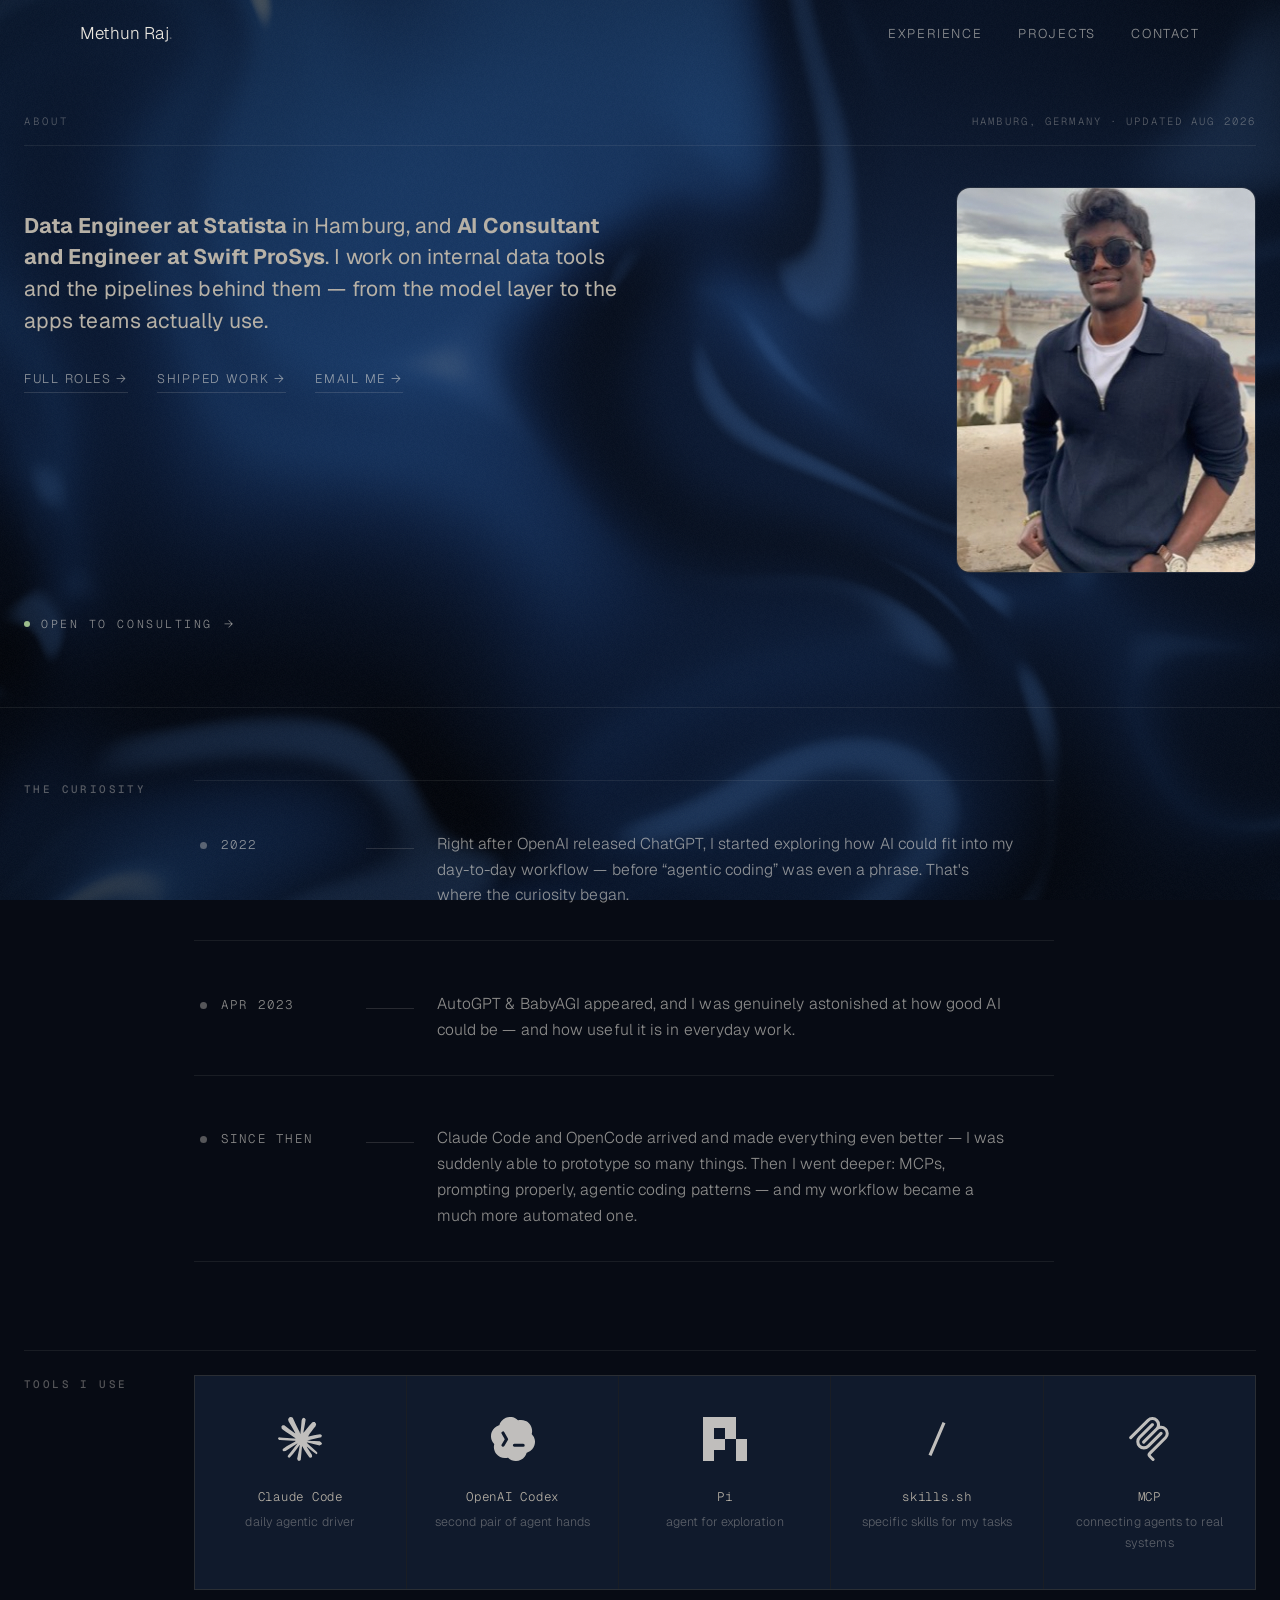
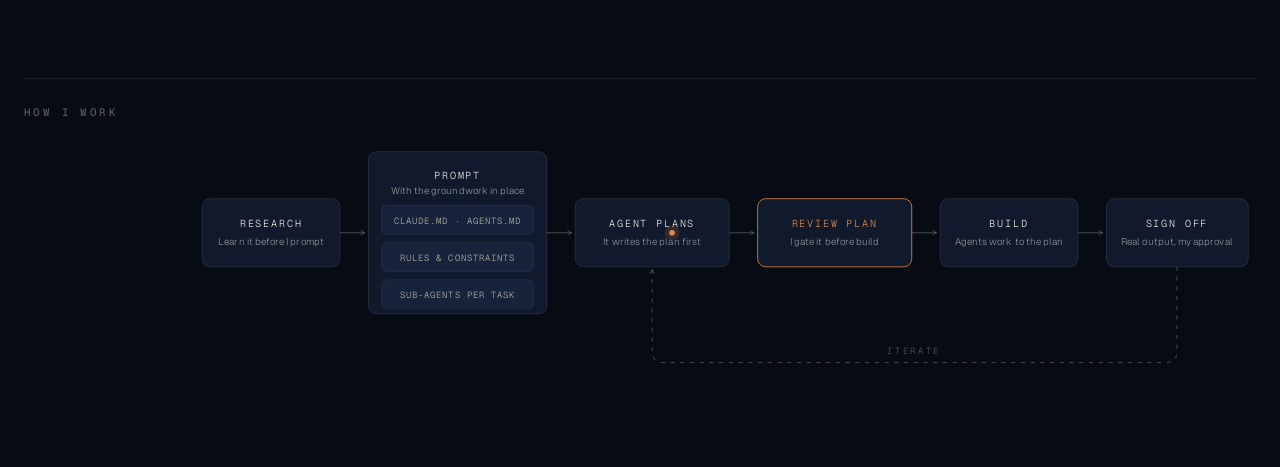
==== commit ee1bb7b1: "Refine floating nav and cache-bust CSS This commit keeps the site header visually transparent until " ====
--- a/about.html
+++ b/about.html
@@ -20,7 +20,7 @@
 <link rel="preconnect" href="https://fonts.googleapis.com">
 <link rel="preconnect" href="https://fonts.gstatic.com" crossorigin>
 <link href="https://fonts.googleapis.com/css2?family=Geist+Mono:wght@400;500&family=Geist:wght@300;400;500;600&display=swap" rel="stylesheet">
-<link rel="stylesheet" href="css/styles.css?v=6">
+<link rel="stylesheet" href="css/styles.css?v=7">
 </head>
 <body>
 
--- a/css/styles.css
+++ b/css/styles.css
@@ -152,14 +152,19 @@
   position: fixed;
   inset: 0 0 auto 0;
   z-index: 50;
-  /* a glass over the water, not a lid — the drift blurs through */
+  /* no bar — the links float straight on the water. Only once the page
+     scrolls does a glass blur fade in, so mid-page text never collides
+     with the links. */
+  background: transparent;
+  border-bottom: 1px solid transparent;
+  transition: border-color .4s var(--ease), background .4s var(--ease);
+}
+.site-head.scrolled {
+  border-bottom-color: var(--line-soft);
   background: color-mix(in srgb, var(--bg) 60%, transparent);
   backdrop-filter: blur(14px);
   -webkit-backdrop-filter: blur(14px);
-  border-bottom: 1px solid transparent;
-  transition: border-color .4s var(--ease);
-}
-.site-head.scrolled { border-bottom-color: var(--line-soft); }
+}
 
 .nav {
   height: var(--nav-h);
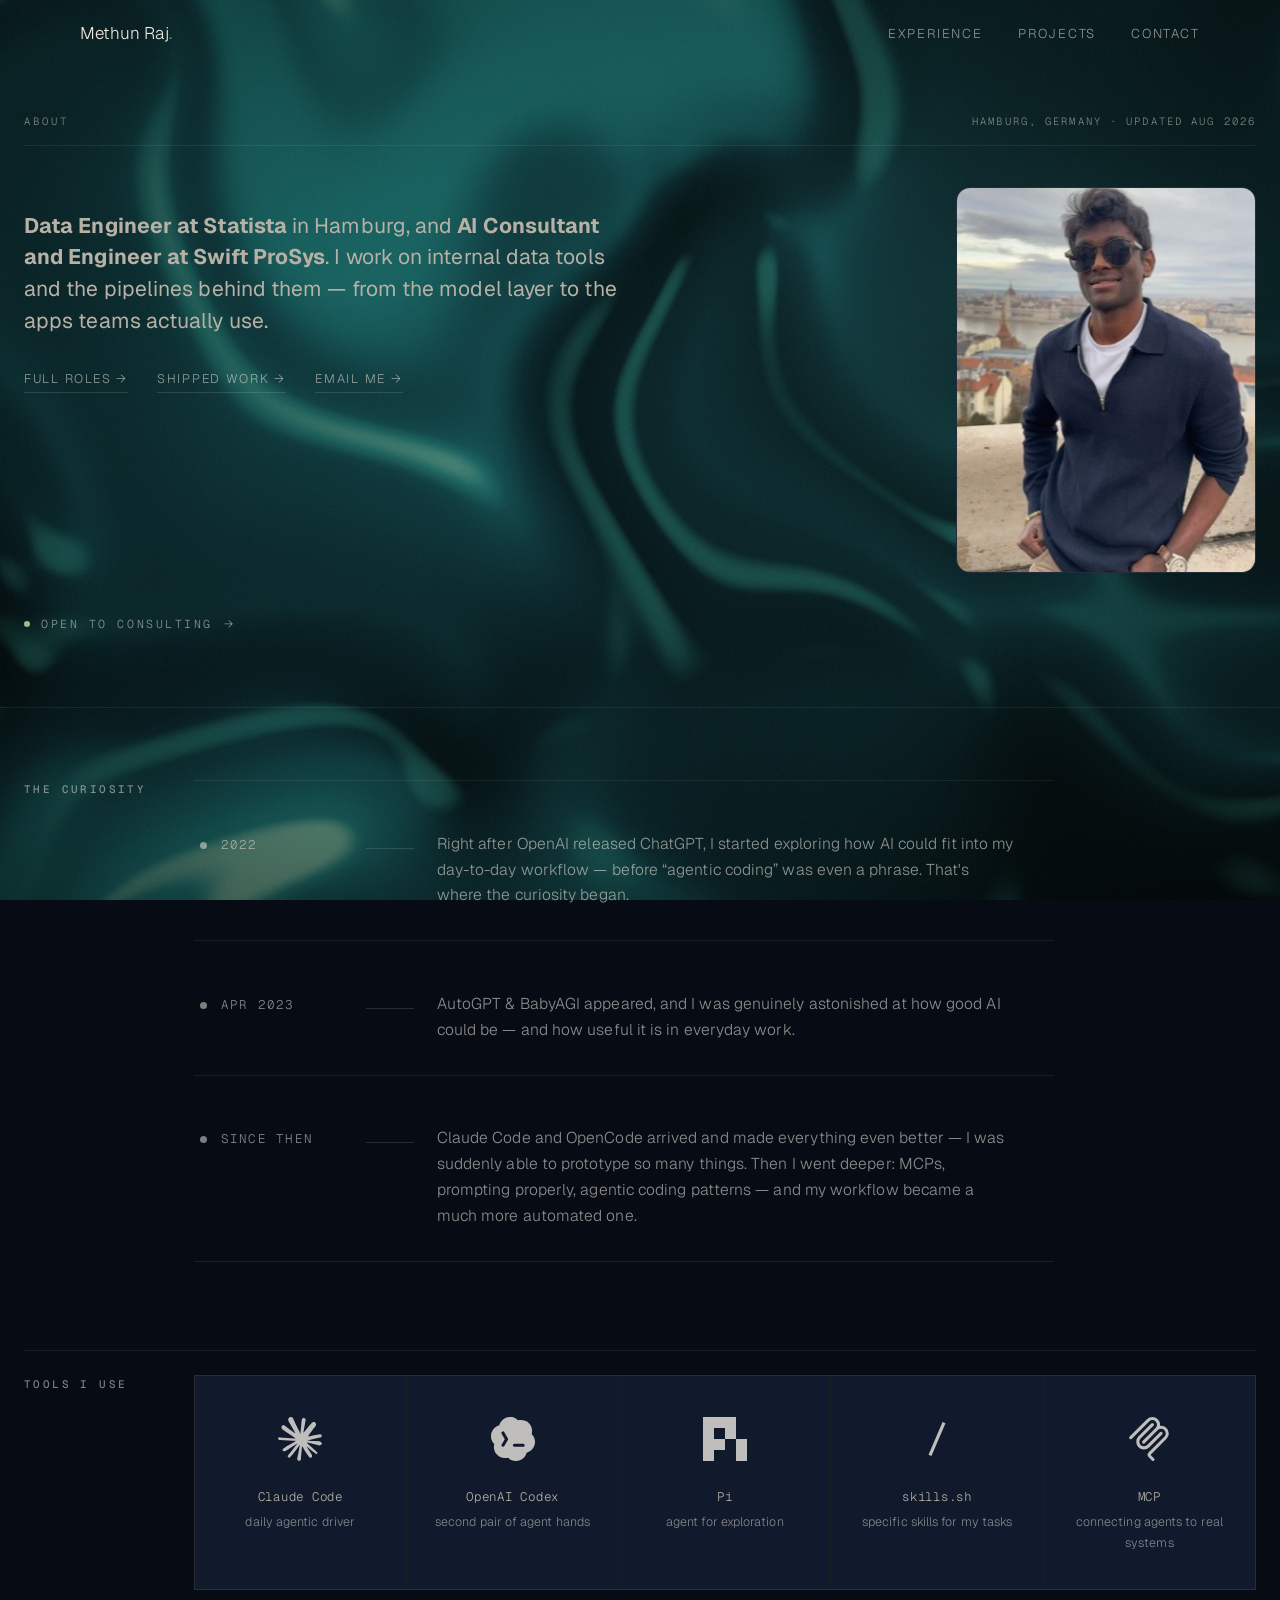
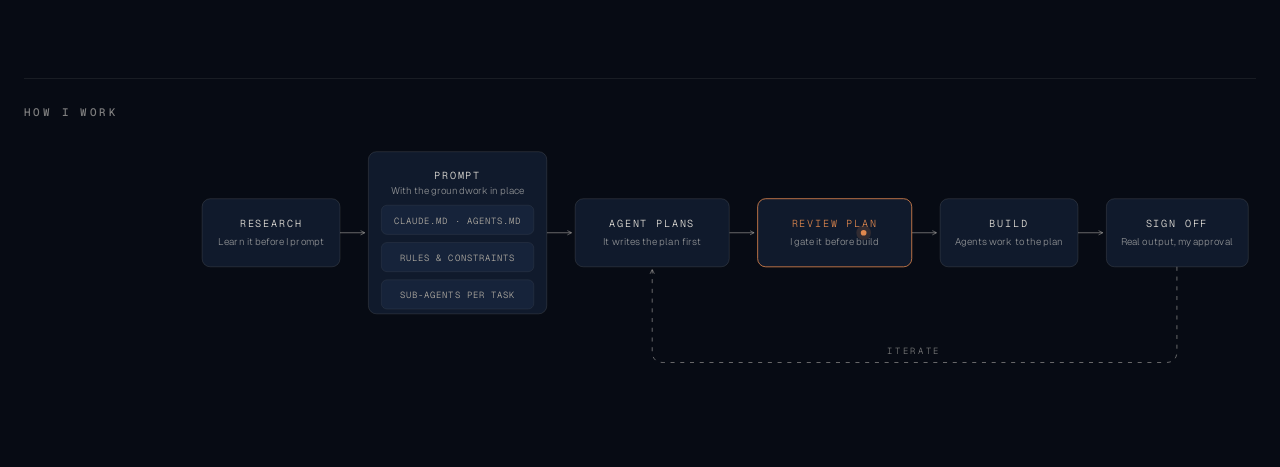
==== commit 2a802cfa: "Add theme color meta tag, update stylesheet version, and enhance accessibility" ====
--- a/about.html
+++ b/about.html
@@ -3,6 +3,7 @@
 <head>
 <meta charset="utf-8">
 <meta name="viewport" content="width=device-width, initial-scale=1">
+<meta name="theme-color" content="#070B14">
 <title>About — Methun Raj</title>
 <meta name="description" content="About Methun Raj — Data Engineer at Statista, AI Consultant and Engineer at Swift ProSys.">
 <link rel="icon" type="image/svg+xml" href="assets/favicon.svg">
@@ -20,9 +21,10 @@
 <link rel="preconnect" href="https://fonts.googleapis.com">
 <link rel="preconnect" href="https://fonts.gstatic.com" crossorigin>
 <link href="https://fonts.googleapis.com/css2?family=Geist+Mono:wght@400;500&family=Geist:wght@300;400;500;600&display=swap" rel="stylesheet">
-<link rel="stylesheet" href="css/styles.css?v=7">
+<link rel="stylesheet" href="css/styles.css?v=8">
 </head>
 <body>
+<a class="skip-link" href="#main">Skip to content</a>
 
 <header class="site-head" id="site-head">
   <nav class="nav container" aria-label="Primary">
@@ -36,7 +38,7 @@
   </nav>
 </header>
 
-<main>
+<main id="main">
   <section class="section">
     <div class="pd-wrap">
       <p class="pd-eyebrow reveal">
--- a/css/styles.css
+++ b/css/styles.css
@@ -1,6 +1,6 @@
 /* ------------------------------------------------------------------
-   Theme — deep-water blue under cream ink, Japanese-minimal restraint.
-   The neutrals sit in the same blue family as the Stillwater background
+   Theme — deep-water teal under cream ink, Japanese-minimal restraint.
+   The neutrals sit close to the Stillwater background's deep-teal family
    (js/water.js) so no surface ever reads as a black slab on the water.
 ------------------------------------------------------------------ */
 :root {
@@ -11,7 +11,7 @@
   --ink:       #ECE8E0;
   --ink-soft:  #B7B1A6;
   --ink-faint: rgba(236, 232, 224, .58);
-  --ink-ghost: rgba(236, 232, 224, .34);
+  --ink-ghost: rgba(236, 232, 224, .52);
   --line:      rgba(236, 232, 224, .14);
   --line-soft: rgba(236, 232, 224, .08);
   --accent:    #E0884E;
@@ -293,21 +293,42 @@
 }
 /* a tonal shift, not a lid — the water keeps moving underneath */
 .section-alt { background: color-mix(in srgb, var(--bg-alt) 55%, transparent); }
+.pd-links { margin-top: 1.7rem; }
 .live-link {
   display: inline-flex;
   align-items: center;
   gap: .55rem;
-  background: var(--ink);
-  color: var(--bg);
+  background: color-mix(in srgb, var(--bg) 46%, transparent);
+  color: var(--ink);
+  border: 1px solid var(--line);
   font-size: .76rem;
   font-weight: 500;
   letter-spacing: .16em;
   text-transform: uppercase;
-  padding: .85rem 1.5rem;
-  border-radius: 999px;
-  transition: background .35s var(--ease), transform .35s var(--ease);
-}
-.live-link:hover { background: var(--ink-soft); transform: translateY(-2px); }
+  padding: .72rem 1.15rem;
+  border-radius: 8px;
+  backdrop-filter: blur(12px) saturate(140%);
+  -webkit-backdrop-filter: blur(12px) saturate(140%);
+  box-shadow: inset 0 1px 0 rgba(236, 232, 224, .1);
+  transition:
+    background .3s var(--ease),
+    border-color .3s var(--ease),
+    transform .16s var(--ease);
+}
+@media (hover: hover) and (pointer: fine) {
+  .live-link:hover {
+    background: color-mix(in srgb, var(--panel) 58%, transparent);
+    border-color: rgba(236, 232, 224, .28);
+  }
+}
+.live-link:active { transform: scale(.97); }
+@media (prefers-reduced-transparency: reduce) {
+  .live-link {
+    background: var(--panel);
+    backdrop-filter: none;
+    -webkit-backdrop-filter: none;
+  }
+}
 .live-dot {
   width: 6px; height: 6px; border-radius: 50%;
   background: #9DBE8C;
@@ -423,7 +444,8 @@
   .f-loop { animation: none; }
   .flow-dot { display: none; }
   .flow .f-node, .flow .f-loop-wrap { opacity: 1; transform: none; transition: none; }
-  .live-link:hover { transform: none; }
+  .live-link:hover,
+  .live-link:active { transform: none; }
   .pd-nextrow { transition: none; }
   .pd-nextrow:hover { padding-inline: .4rem; }
   .pd-nextrow:hover .n-arrow { transform: none; }
@@ -1249,3 +1271,43 @@
   .m-live::before,
   .contact-status::before { animation: none; }
 }
+
+/* ---------------- review fixes ---------------- */
+/* dark UI chrome: native scrollbars and controls follow the theme */
+html { color-scheme: dark; }
+
+/* one visible focus ring for every interactive element */
+:focus-visible {
+  outline: 2px solid var(--accent);
+  outline-offset: 3px;
+}
+
+/* skip link — off-canvas until it receives keyboard focus */
+.skip-link {
+  position: fixed;
+  top: .9rem;
+  left: .9rem;
+  z-index: 100;
+  background: var(--panel);
+  border: 1px solid var(--line);
+  border-radius: 8px;
+  padding: .6rem .9rem;
+  font-size: .78rem;
+  letter-spacing: .14em;
+  text-transform: uppercase;
+  color: var(--ink);
+  transform: translateY(-280%);
+  transition: transform .3s var(--ease);
+}
+.skip-link:focus-visible { transform: none; }
+@media (prefers-reduced-motion: reduce) {
+  .skip-link { transition: none; }
+}
+
+.brand { transition: color .3s var(--ease); }
+.brand:hover { color: var(--ink-soft); }
+
+/* the drawer's scroll shouldn't chain into the page behind it */
+.xp-panel { overscroll-behavior: contain; }
+
+.edu-label { margin-top: 4.5rem; }
